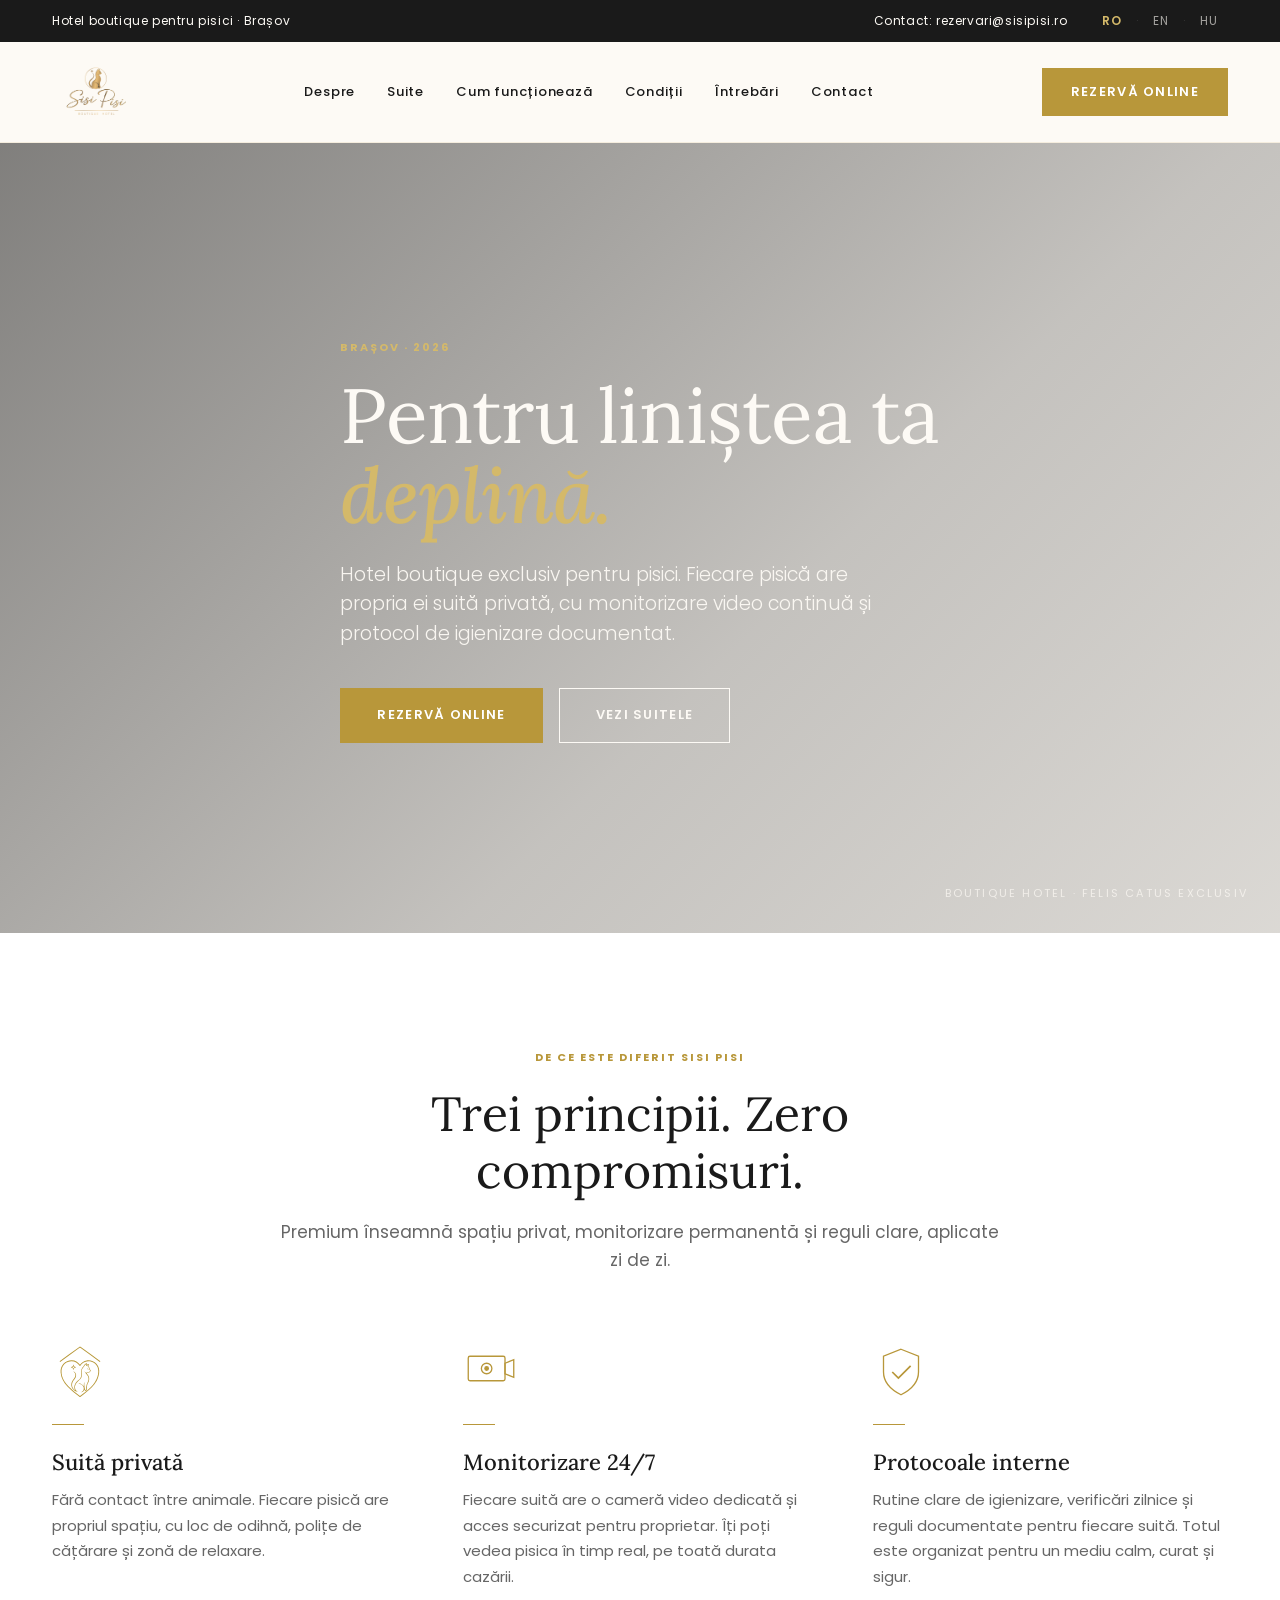
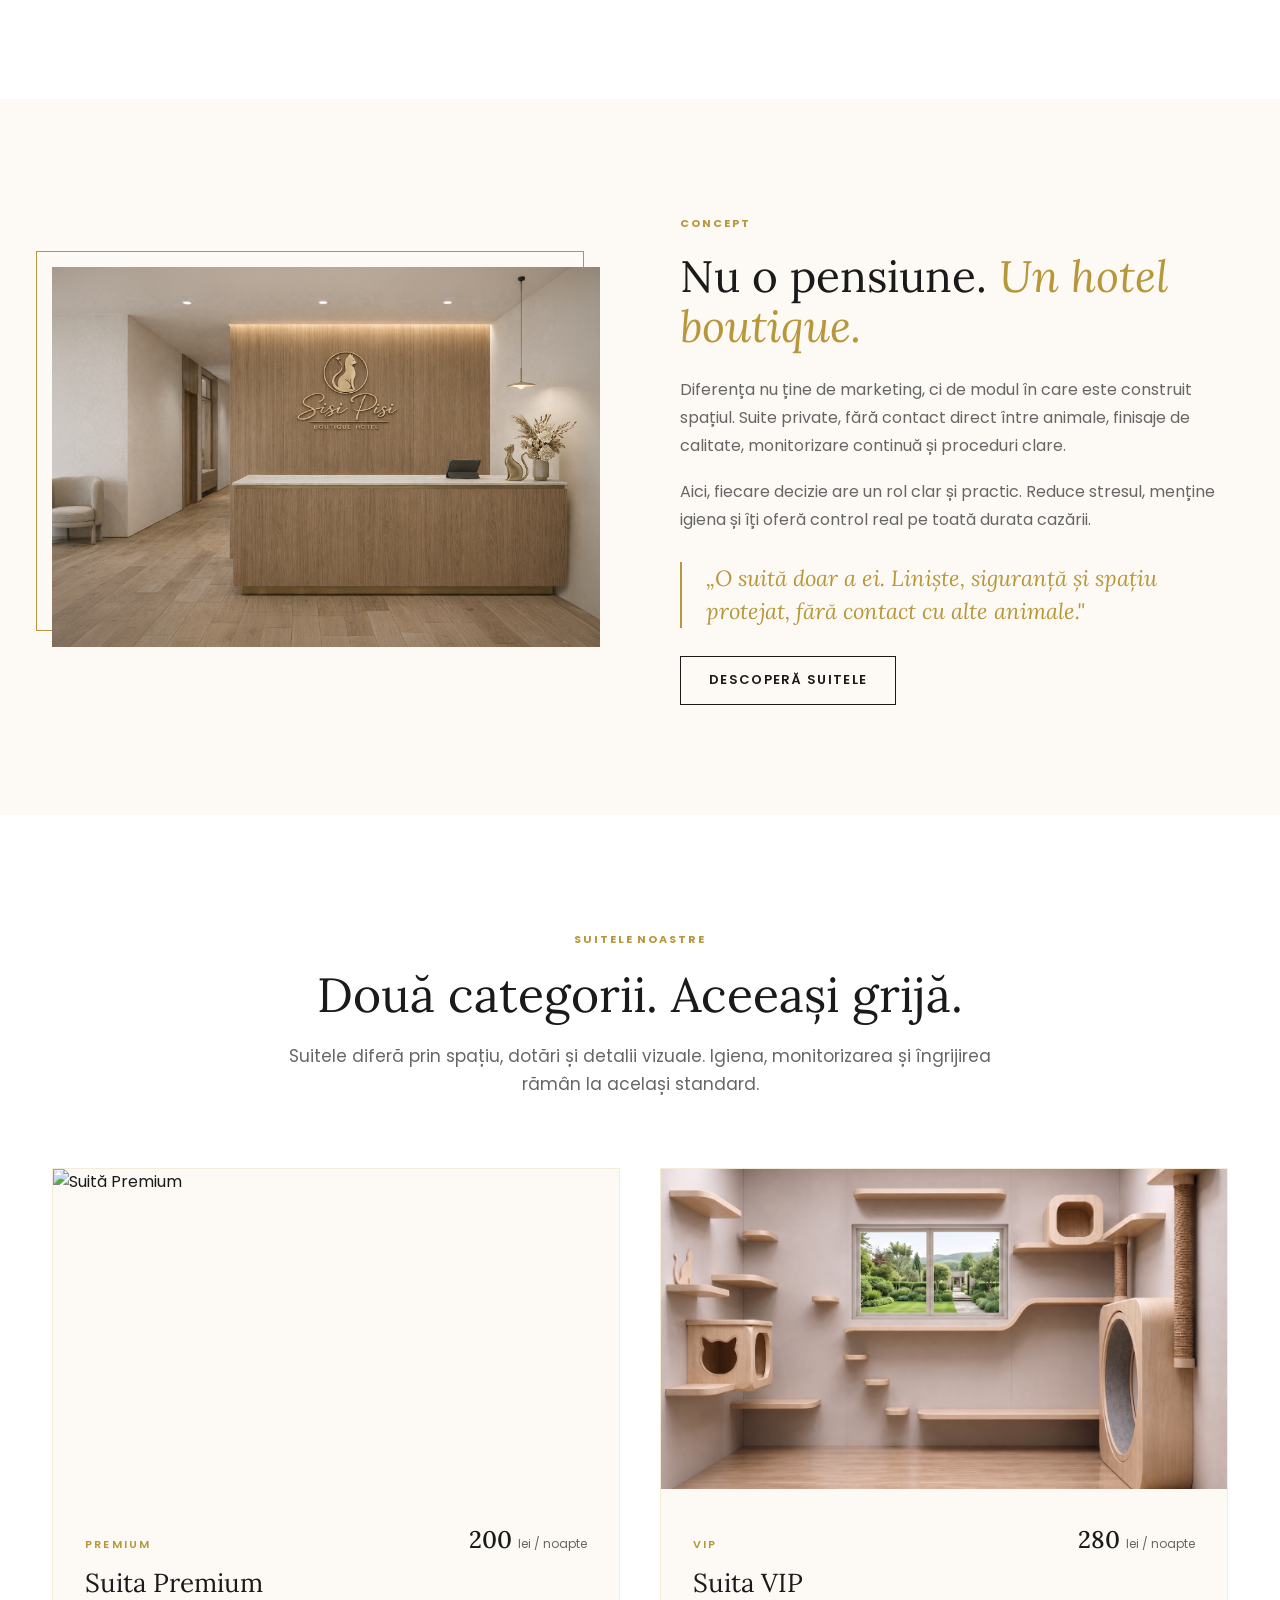
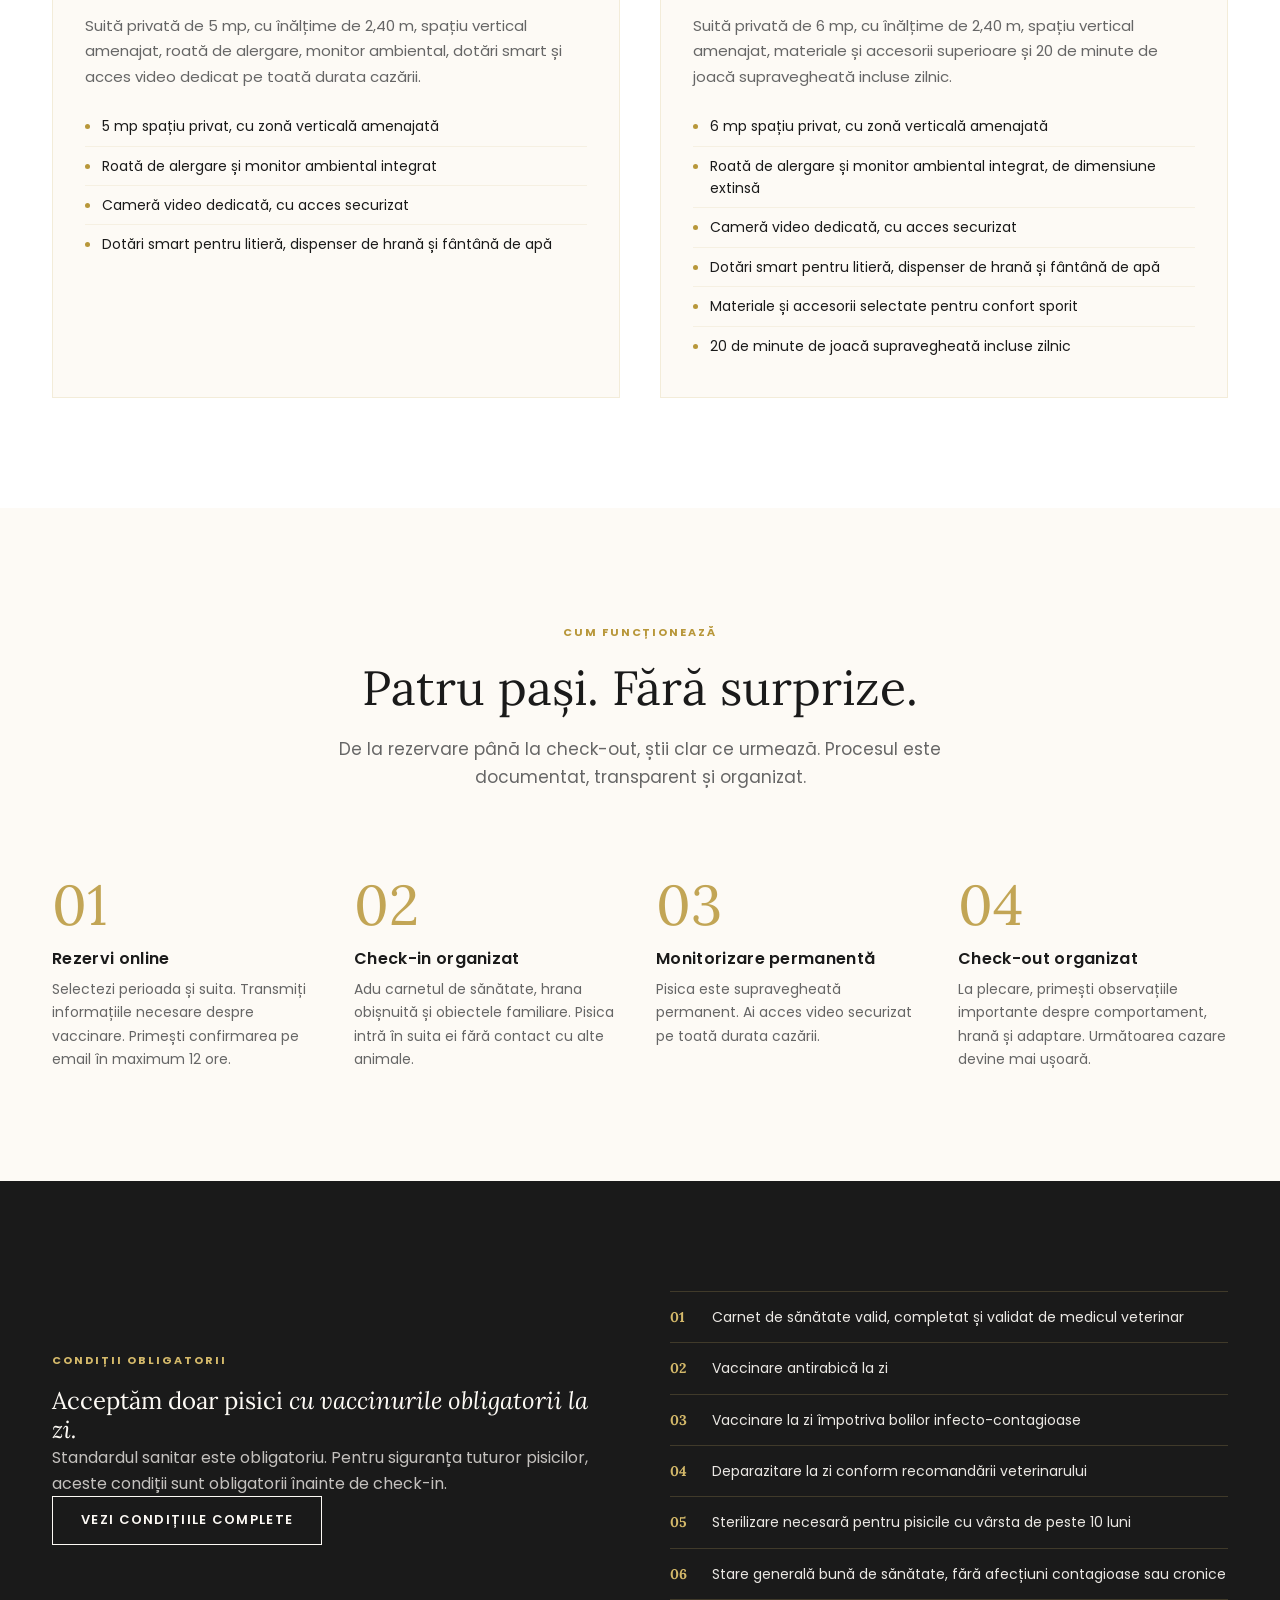
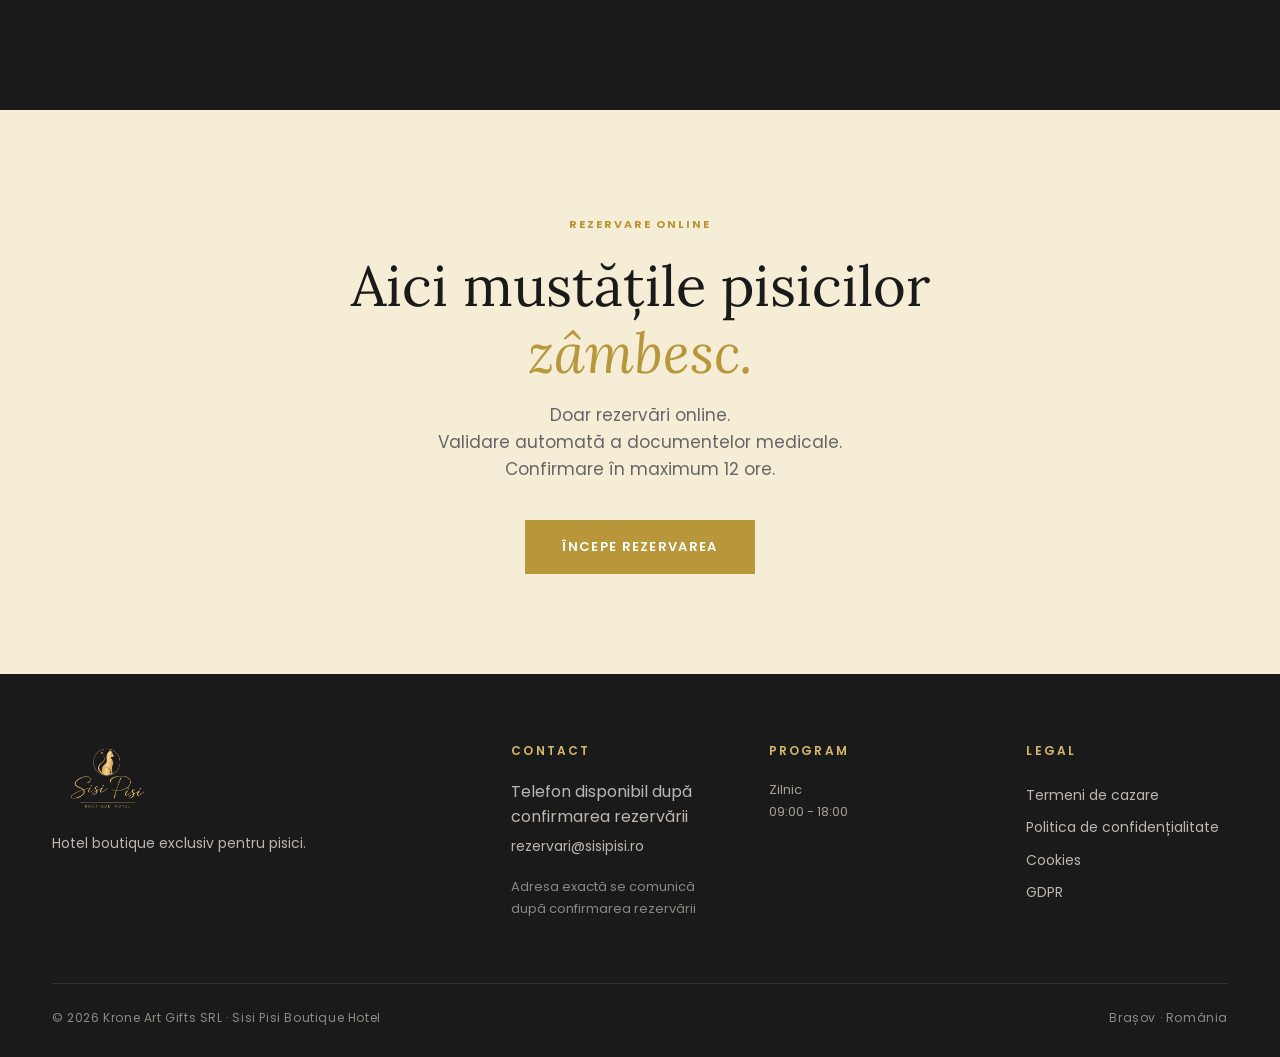
==== index.html @ 631bbe09 "Update 05.05.2026 08:25" ====
<!DOCTYPE html>
<html lang="ro">
<head>
<meta charset="UTF-8">
<meta name="viewport" content="width=device-width, initial-scale=1.0">
<title>Sisi Pisi Boutique Hotel · Brașov</title>
<meta name="description" content="Hotel boutique exclusiv pentru pisici în Brașov. Suite private Premium și VIP, dotări smart, acces video 24/24 și protocol de îngrijire documentat.">
<link rel="preconnect" href="https://fonts.googleapis.com">
<link rel="preconnect" href="https://fonts.gstatic.com" crossorigin>
<link href="https://fonts.googleapis.com/css2?family=Lora:ital,wght@0,400;0,500;0,600;1,400&family=Poppins:wght@300;400;500;600;700&display=swap" rel="stylesheet">
<link rel="stylesheet" href="assets/styles.css">
</head>
<body>

<div class="topbar">
  <div class="container">
    <div data-i18n="topbar.tagline">Hotel boutique pentru pisici · Brașov</div>
    <div class="topbar-right">
      <a href="mailto:rezervari@sisipisi.ro" data-i18n="topbar.phone">Contact: rezervari@sisipisi.ro</a>
      <div class="lang-switcher">
        <button data-lang="ro" class="active">RO</button>
        <span class="lang-divider">·</span>
        <button data-lang="en">EN</button>
        <span class="lang-divider">·</span>
        <button data-lang="hu">HU</button>
      </div>
    </div>
  </div>
</div>

<header class="site-header">
  <div class="container">
    <a href="index.html" class="logo"><img src="assets/images/Logo%20transparent.png" alt="Sisi Pisi" class="logo-desktop"><img src="assets/images/logo-rotund.svg" alt="Sisi Pisi" class="logo-mobile"></a>
    <nav class="primary">
      <a href="despre.html" data-i18n="nav.about">Despre</a>
      <a href="suite.html" data-i18n="nav.suites">Suite</a>
      <a href="cum-functioneaza.html" data-i18n="nav.how">Cum funcționează</a>
      <a href="conditii.html" data-i18n="nav.requirements">Condiții</a>
      <a href="faq.html" data-i18n="nav.faq">Întrebări</a>
      <a href="contact.html" data-i18n="nav.contact">Contact</a>
    </nav>
    <a href="rezervare.html" class="btn-primary" data-i18n="nav.book">Rezervă online</a>
    <button class="menu-toggle" aria-label="Menu" aria-expanded="false" type="button"><svg viewBox="0 0 24 24" fill="none" stroke="currentColor" stroke-width="1.5"><line x1="4" y1="7" x2="20" y2="7"/><line x1="4" y1="12" x2="20" y2="12"/><line x1="4" y1="17" x2="20" y2="17"/></svg></button>
  </div>
</header>

<section class="hero" style="background-image: url('assets/images/Intrare.png');">
  <div class="container">
    <div class="hero-content reveal">
      <div class="eyebrow eyebrow-light" data-i18n="hero.eyebrow">Brașov · 2026</div>
      <h1>
        <span data-i18n="hero.title.line1">Pentru liniștea ta</span><br>
        <em data-i18n="hero.title.line2">deplină.</em>
      </h1>
      <p class="lead" data-i18n="hero.lead">Hotel boutique exclusiv pentru pisici. Fiecare pisică are propria ei suită privată, cu monitorizare video continuă și protocol de igienizare documentat.</p>
      <div class="hero-actions">
        <a href="rezervare.html" class="btn-primary btn-large" data-i18n="hero.cta.book">Rezervă online</a>
        <a href="suite.html" class="btn-outline btn-large" data-i18n="hero.cta.tour">Vezi suitele</a>
      </div>
    </div>
  </div>
  <div class="hero-meta" data-i18n="hero.meta">Boutique Hotel · Felis catus exclusiv</div>
</section>

<section class="bg-white">
  <div class="container">
    <div class="section-head reveal">
      <div class="eyebrow" data-i18n="pillars.eyebrow">DE CE ESTE DIFERIT SISI PISI</div>
      <h2 data-i18n="pillars.title">Trei principii. Zero compromisuri.</h2>
      <p data-i18n="pillars.lead">Premium înseamnă spațiu privat, monitorizare permanentă și reguli clare, aplicate zi de zi.</p>
    </div>
    <div class="pillars-grid">
      <div class="pillar reveal">
        <div class="pillar-icon"><img src="assets/images/icon-suita.svg" alt="" width="56" height="56"></div>
        <div class="pillar-divider"></div>
        <h3 data-i18n="pillar.1.title">Suită privată</h3>
        <p data-i18n="pillar.1.text">Fără contact între animale. Fiecare pisică are propriul spațiu, cu loc de odihnă, polițe de cățărare și zonă de relaxare.</p>
      </div>
      <div class="pillar reveal">
        <div class="pillar-icon"><svg viewBox="0 0 64 64" fill="none" stroke="currentColor" stroke-width="1.5"><rect x="6" y="14" width="42" height="28" rx="2"/><circle cx="27" cy="28" r="6"/><circle cx="27" cy="28" r="2" fill="currentColor"/><path d="M48 22 L58 18 L58 38 L48 34 Z"/></svg></div>
        <div class="pillar-divider"></div>
        <h3 data-i18n="pillar.2.title">Monitorizare 24/7</h3>
        <p data-i18n="pillar.2.text">Fiecare suită are o cameră video dedicată și acces securizat pentru proprietar. Îți poți vedea pisica în timp real, pe toată durata cazării.</p>
      </div>
      <div class="pillar reveal">
        <div class="pillar-icon"><svg viewBox="0 0 64 64" fill="none" stroke="currentColor" stroke-width="1.5"><path d="M32 6 L52 14 L52 32 C52 44 44 52 32 58 C20 52 12 44 12 32 L12 14 Z"/><path d="M22 32 L29 39 L43 25" stroke-width="2"/></svg></div>
        <div class="pillar-divider"></div>
        <h3 data-i18n="pillar.3.title">Protocoale interne</h3>
        <p data-i18n="pillar.3.text">Rutine clare de igienizare, verificări zilnice și reguli documentate pentru fiecare suită. Totul este organizat pentru un mediu calm, curat și sigur.</p>
      </div>
    </div>
  </div>
</section>

<section class="bg-cream">
  <div class="container">
    <div class="split">
      <div class="split-image reveal"><img src="assets/images/Recep%C8%9Bie.png" alt="Recepție Sisi Pisi"></div>
      <div class="split-content reveal">
        <div class="eyebrow" data-i18n="position.eyebrow">CONCEPT</div>
        <h2><span data-i18n="position.title.1">Nu o pensiune.</span> <em data-i18n="position.title.2">Un hotel boutique.</em></h2>
        <p data-i18n="position.p1">Diferența nu ține de marketing, ci de modul în care este construit spațiul. Suite private, fără contact direct între animale, finisaje de calitate, monitorizare continuă și proceduri clare.</p>
        <p data-i18n="position.p2">Aici, fiecare decizie are un rol clar și practic. Reduce stresul, menține igiena și îți oferă control real pe toată durata cazării.</p>
        <div class="quote" data-i18n="position.quote">„O suită doar a ei. Liniște, siguranță și spațiu protejat, fără contact cu alte animale."</div>
        <a href="suite.html" class="btn-secondary" data-i18n="position.cta">Descoperă suitele</a>
      </div>
    </div>
  </div>
</section>

<section class="bg-white">
  <div class="container">
    <div class="section-head reveal">
      <div class="eyebrow" data-i18n="suites.eyebrow">SUITELE NOASTRE</div>
      <h2 data-i18n="suites.title">Două categorii. Aceeași grijă.</h2>
      <p data-i18n="suites.lead">Suitele diferă prin spațiu, dotări și detalii vizuale. Igiena, monitorizarea și îngrijirea rămân la același standard.</p>
    </div>
    <div class="suites-grid">
      <article class="suite-card reveal">
        <img src="assets/images/Premium.png" alt="Suită Premium">
        <div class="body">
          <div class="label-row">
            <span class="tier" data-i18n="suite.premium.tier">Premium</span>
            <span class="price">200 <small data-i18n="suite.priceUnit">lei / noapte</small></span>
          </div>
          <h3 data-i18n="suite.premium.title">Suita Premium</h3>
          <p data-i18n="suite.premium.desc">Suită privată de 5 mp, cu înălțime de 2,40 m, spațiu vertical amenajat, roată de alergare, monitor ambiental, dotări smart și acces video dedicat pe toată durata cazării.</p>
          <ul class="suite-features">
            <li data-i18n="suite.premium.f1">5 mp spațiu privat, cu zonă verticală amenajată</li>
            <li data-i18n="suite.premium.f2">Roată de alergare și monitor ambiental integrat</li>
            <li data-i18n="suite.premium.f3">Cameră video dedicată, cu acces securizat</li>
            <li data-i18n="suite.premium.f4">Dotări smart pentru litieră, dispenser de hrană și fântână de apă</li>
          </ul>
        </div>
      </article>
      <article class="suite-card reveal">
        <img src="assets/images/VIP.png" alt="Suită VIP">
        <div class="body">
          <div class="label-row">
            <span class="tier" data-i18n="suite.vip.tier">VIP</span>
            <span class="price">280 <small data-i18n="suite.priceUnit">lei / noapte</small></span>
          </div>
          <h3 data-i18n="suite.vip.title">Suita VIP</h3>
          <p data-i18n="suite.vip.desc">Suită privată de 6 mp, cu înălțime de 2,40 m, spațiu vertical amenajat, materiale și accesorii superioare și 20 de minute de joacă supravegheată incluse zilnic.</p>
          <ul class="suite-features">
            <li data-i18n="suite.vip.f1">6 mp spațiu privat, cu zonă verticală amenajată</li>
            <li data-i18n="suite.vip.f2">Roată de alergare și monitor ambiental integrat, de dimensiune extinsă</li>
            <li data-i18n="suite.vip.f3">Cameră video dedicată, cu acces securizat</li>
            <li data-i18n="suite.vip.f4">Dotări smart pentru litieră, dispenser de hrană și fântână de apă</li>
            <li data-i18n="suite.vip.f5">Materiale și accesorii selectate pentru confort sporit</li>
            <li data-i18n="suite.vip.f6">20 de minute de joacă supravegheată incluse zilnic</li>
          </ul>
        </div>
      </article>
    </div>
  </div>
</section>

<section class="bg-cream">
  <div class="container">
    <div class="section-head reveal">
      <div class="eyebrow" data-i18n="how.eyebrow">Cum funcționează</div>
      <h2 data-i18n="how.title">Patru pași. Fără surprize.</h2>
      <p data-i18n="how.lead">De la rezervare până la check-out, știi clar ce urmează. Procesul este documentat, transparent și organizat.</p>
    </div>
    <div class="steps">
      <div class="step reveal"><div class="num">01</div><h4 data-i18n="step.1.title">Rezervi online</h4><p data-i18n="step.1.text">Selectezi perioada și suita. Transmiți informațiile necesare despre vaccinare. Primești confirmarea pe email în maximum 12 ore.</p></div>
      <div class="step reveal"><div class="num">02</div><h4 data-i18n="step.2.title">Check-in organizat</h4><p data-i18n="step.2.text">Adu carnetul de sănătate, hrana obișnuită și obiectele familiare. Pisica intră în suita ei fără contact cu alte animale.</p></div>
      <div class="step reveal"><div class="num">03</div><h4 data-i18n="step.3.title">Monitorizare permanentă</h4><p data-i18n="step.3.text">Pisica este supravegheată permanent. Ai acces video securizat pe toată durata cazării.</p></div>
      <div class="step reveal"><div class="num">04</div><h4 data-i18n="step.4.title">Check-out organizat</h4><p data-i18n="step.4.text">La plecare, primești observațiile importante despre comportament, hrană și adaptare. Următoarea cazare devine mai ușoară.</p></div>
    </div>
  </div>
</section>

<section class="bg-charcoal">
  <div class="container">
    <div class="req-banner-grid">
      <div class="reveal">
        <div class="eyebrow eyebrow-light" data-i18n="req.eyebrow">Condiții obligatorii</div>
        <h2 style="color: var(--cream);"><span data-i18n="req.title.1">Acceptăm doar pisici</span> <em data-i18n="req.title.2">cu vaccinurile obligatorii la zi.</em></h2>
        <p style="color: rgba(253, 250, 245, 0.75);" data-i18n="req.p1">Standardul sanitar este obligatoriu. Pentru siguranța tuturor pisicilor, aceste condiții sunt obligatorii înainte de check-in.</p>
        <a href="conditii.html" class="btn-outline" data-i18n="req.cta">VEZI CONDIȚIILE COMPLETE</a>
      </div>
      <ul class="req-list reveal">
        <li><span class="check">01</span><span data-i18n="req.list.1">Carnet de sănătate valid, completat și validat de medicul veterinar</span></li>
        <li><span class="check">02</span><span data-i18n="req.list.2">Vaccinare antirabică la zi</span></li>
        <li><span class="check">03</span><span data-i18n="req.list.3">Vaccinare la zi împotriva bolilor infecto-contagioase</span></li>
        <li><span class="check">04</span><span data-i18n="req.list.4">Deparazitare la zi conform recomandării veterinarului</span></li>
        <li><span class="check">05</span><span data-i18n="req.list.5">Sterilizare necesară pentru pisicile cu vârsta de peste 10 luni</span></li>
        <li><span class="check">06</span><span data-i18n="req.list.6">Stare generală bună de sănătate, fără afecțiuni contagioase sau cronice</span></li>
      </ul>
    </div>
  </div>
</section>

<section class="bg-gold-pale cta-final">
  <div class="container reveal">
    <div class="eyebrow" data-i18n="cta.eyebrow">Rezervare online</div>
    <h2><span data-i18n="cta.title.1">Aici mustățile pisicilor</span><br> <em data-i18n="cta.title.2">zâmbesc.</em></h2>
    <p data-i18n="cta.lead">Doar rezervări online.<br>Validare automată a documentelor medicale.<br>Confirmare în maximum 12 ore.</p>
    <a href="rezervare.html" class="btn-primary btn-large" data-i18n="cta.button">Începe rezervarea</a>
  </div>
</section>

<footer class="site-footer">
  <div class="container">
    <div class="footer-grid">
      <div class="footer-brand">
        <img src="assets/images/Logo%20transparent.png" alt="Sisi Pisi" class="logo-desktop"><img src="assets/images/logo-rotund.svg" alt="Sisi Pisi" class="logo-mobile">
        <p data-i18n="footer.tagline">Hotel boutique exclusiv pentru pisici.</p>
      </div>
      <div>
        <h4 data-i18n="footer.contact">Contact</h4>
        <span data-i18n="footer.phone.pending">Telefon disponibil după confirmarea rezervării</span>
        <a href="mailto:rezervari@sisipisi.ro">rezervari@sisipisi.ro</a>
        <p style="margin-top:14px; font-size:13px; opacity:0.7;" data-i18n="footer.address">Adresa exactă se comunică după confirmarea rezervării</p>
      </div>
      <div>
        <h4 data-i18n="footer.hours">Program</h4>
        <p style="font-size:13px; opacity:0.85;" data-i18n="footer.hours.weekdays">Zilnic<br>09:00 - 18:00</p>
      </div>
      <div>
        <h4 data-i18n="footer.legal">Legal</h4>
        <a href="termeni-cazare.html" data-i18n="footer.terms">Termeni de cazare</a>
        <a href="confidentialitate.html" data-i18n="footer.privacy">Politica de confidențialitate</a>
        <a href="cookies.html" data-i18n="footer.cookies">Cookies</a>
        <a href="confidentialitate.html#gdpr" data-i18n="footer.gdpr">GDPR</a>
      </div>
    </div>
    <div class="footer-bottom">
      <div data-i18n="footer.copyright">© 2026 Krone Art Gifts SRL · Sisi Pisi Boutique Hotel</div>
      <div data-i18n="footer.location">Brașov · România</div>
    </div>
  </div>
</footer>

<script src="assets/i18n.js"></script>
<script src="assets/i18n_extra.js"></script>
<script src="assets/main.js"></script>
</body>
</html>
                                                                                                           
---- assets/styles.css ----
/* =========================================================
   SISI PISI BOUTIQUE HOTEL - DESIGN SYSTEM
   Brand: Krone Art Gifts SRL
   Conform Manual de Identitate de Brand v1.0
   ========================================================= */

:root {
  --gold: #B8973A;
  --gold-pale: #F5EDD6;
  --gold-medium: #D4B96A;
  --charcoal: #1A1A1A;
  --cream: #FDFAF5;
  --white: #FFFFFF;
  --gray: #666666;
  --sage: #8A9E8C;
  --error: #B5562B;
  --success: #6B8E5C;
}

*, *::before, *::after { box-sizing: border-box; margin: 0; padding: 0; }
html { scroll-behavior: smooth; }

body {
  font-family: 'Poppins', sans-serif;
  font-weight: 400;
  font-size: 16px;
  line-height: 1.6;
  color: var(--charcoal);
  background: var(--cream);
  -webkit-font-smoothing: antialiased;
}

img { max-width: 100%; display: block; }
a { color: inherit; text-decoration: none; }

h1, h2, h3, h4 { font-family: 'Lora', serif; font-weight: 400; line-height: 1.2; }

.container { max-width: 1240px; margin: 0 auto; padding: 0 32px; }
.container-narrow { max-width: 880px; margin: 0 auto; padding: 0 32px; }

/* ===== Typography utilities ===== */
.eyebrow {
  font-family: 'Poppins', sans-serif;
  font-weight: 700;
  font-size: 11px;
  letter-spacing: 0.18em;
  text-transform: uppercase;
  color: var(--gold);
  margin-bottom: 18px;
  display: inline-block;
}
.eyebrow-light { color: var(--gold-medium); }

.quote {
  font-family: 'Lora', serif;
  font-style: italic;
  font-size: 22px;
  color: var(--gold);
  border-left: 2px solid var(--gold);
  padding-left: 24px;
  margin: 28px 0;
  line-height: 1.5;
}

/* ===== Buttons ===== */
.btn-primary {
  display: inline-block;
  background: var(--gold);
  color: var(--white);
  padding: 13px 28px;
  font-family: 'Poppins';
  font-size: 13px;
  font-weight: 600;
  letter-spacing: 0.1em;
  text-transform: uppercase;
  text-decoration: none;
  border: 1px solid var(--gold);
  cursor: pointer;
  transition: all 0.25s;
  font-family: 'Poppins', sans-serif;
}
.btn-primary:hover { background: var(--charcoal); border-color: var(--charcoal); color: var(--white); }
.btn-primary:disabled { background: var(--gray); border-color: var(--gray); cursor: not-allowed; opacity: 0.6; }

.btn-secondary {
  display: inline-block;
  background: transparent;
  color: var(--charcoal);
  padding: 13px 28px;
  font-family: 'Poppins', sans-serif;
  font-size: 13px;
  font-weight: 600;
  letter-spacing: 0.1em;
  text-transform: uppercase;
  text-decoration: none;
  border: 1px solid var(--charcoal);
  cursor: pointer;
  transition: all 0.25s;
}
.btn-secondary:hover { background: var(--charcoal); color: var(--cream); }

.btn-outline {
  display: inline-block;
  background: transparent;
  color: var(--cream);
  padding: 13px 28px;
  font-family: 'Poppins', sans-serif;
  font-size: 13px;
  font-weight: 600;
  letter-spacing: 0.1em;
  text-transform: uppercase;
  text-decoration: none;
  border: 1px solid var(--cream);
  cursor: pointer;
  transition: all 0.25s;
}
.btn-outline:hover { background: var(--cream); color: var(--charcoal); }

.btn-large { padding: 16px 36px; }

/* ===== Top bar ===== */
.topbar {
  background: var(--charcoal);
  color: var(--cream);
  font-size: 12px;
  letter-spacing: 0.05em;
  padding: 8px 0;
}
.topbar .container {
  display: flex;
  justify-content: space-between;
  align-items: center;
  gap: 24px;
  flex-wrap: wrap;
}
.topbar a { color: var(--cream); text-decoration: none; }
.topbar a:hover { color: var(--gold-medium); }
.topbar-right { display: flex; gap: 24px; align-items: center; }

.lang-switcher { display: flex; gap: 4px; align-items: center; }
.lang-switcher button {
  background: none;
  border: none;
  cursor: pointer;
  padding: 4px 10px;
  color: var(--cream);
  font-family: 'Poppins', sans-serif;
  font-size: 12px;
  letter-spacing: 0.1em;
  opacity: 0.6;
  transition: opacity 0.2s;
}
.lang-switcher button:hover { opacity: 1; }
.lang-switcher button.active { opacity: 1; color: var(--gold-medium); font-weight: 600; }
.lang-divider { color: var(--gray); opacity: 0.4; }

/* ===== Header ===== */
.site-header {
  padding: 22px 0;
  position: sticky;
  top: 0;
  z-index: 100;
  border-bottom: 1px solid rgba(184, 151, 58, 0.12);
  backdrop-filter: blur(8px);
  background: rgba(253, 250, 245, 0.95);
}
.site-header .container {
  display: flex;
  align-items: center;
  justify-content: space-between;
  gap: 32px;
}
.site-header .logo img { height: 56px; width: auto; display: block; }
.site-header .logo img.logo-mobile { display: none; }

nav.primary { display: flex; gap: 32px; align-items: center; }
nav.primary a {
  font-family: 'Poppins', sans-serif;
  font-size: 13px;
  letter-spacing: 0.06em;
  color: var(--charcoal);
  text-decoration: none;
  font-weight: 500;
  position: relative;
  padding: 6px 0;
  transition: color 0.2s;
}
nav.primary a:hover { color: var(--gold); }
nav.primary a::after {
  content: '';
  position: absolute;
  bottom: 0;
  left: 0;
  width: 0;
  height: 1px;
  background: var(--gold);
  transition: width 0.3s;
}
nav.primary a:hover::after,
nav.primary a.active::after { width: 100%; }
nav.primary a.active { color: var(--gold); }

.menu-toggle { display: none; background: none; border: none; cursor: pointer; padding: 8px; }
.menu-toggle svg { width: 28px; height: 28px; }

/* ===== Hero ===== */
.hero {
  position: relative;
  min-height: 86vh;
  display: flex;
  align-items: center;
  background-size: cover;
  background-position: center;
  overflow: hidden;
}
.hero::before {
  content: '';
  position: absolute;
  inset: 0;
  background: linear-gradient(135deg, rgba(26,26,26,0.55) 0%, rgba(26,26,26,0.25) 60%, rgba(26,26,26,0.15) 100%);
}
.hero .container { position: relative; z-index: 2; padding-top: 80px; padding-bottom: 80px; }

.hero-content { max-width: 720px; color: var(--cream); }
.hero h1 {
  font-size: clamp(42px, 6vw, 78px);
  font-weight: 400;
  letter-spacing: -0.01em;
  margin-bottom: 24px;
  color: var(--cream);
  line-height: 1.05;
}
.hero h1 em { color: var(--gold-medium); font-style: italic; font-weight: 500; }
.hero .lead {
  font-size: 19px;
  font-weight: 300;
  margin-bottom: 40px;
  max-width: 560px;
  line-height: 1.55;
  opacity: 0.95;
}
.hero-actions { display: flex; gap: 16px; flex-wrap: wrap; }
.hero-meta {
  position: absolute;
  bottom: 30px;
  right: 32px;
  z-index: 2;
  font-family: 'Poppins', sans-serif;
  font-size: 11px;
  letter-spacing: 0.2em;
  color: var(--cream);
  text-transform: uppercase;
  opacity: 0.7;
}

/* Page hero (smaller, used on internal pages) */
.page-hero {
  position: relative;
  padding: 110px 0 90px;
  background: var(--cream);
  border-bottom: 1px solid rgba(184, 151, 58, 0.1);
}
.page-hero h1 {
  font-size: clamp(40px, 5vw, 64px);
  margin-bottom: 18px;
  color: var(--charcoal);
}
.page-hero h1 em { color: var(--gold); font-style: italic; }
.page-hero .lead {
  font-size: 18px;
  color: var(--gray);
  max-width: 640px;
  line-height: 1.65;
}
.page-hero.has-bg {
  background-size: cover;
  background-position: center;
  color: var(--cream);
  padding: 140px 0 110px;
}
.page-hero.has-bg::before {
  content: '';
  position: absolute;
  inset: 0;
  background: linear-gradient(135deg, rgba(26,26,26,0.7) 0%, rgba(26,26,26,0.4) 100%);
}
.page-hero.has-bg .container { position: relative; z-index: 2; }
.page-hero.has-bg h1 { color: var(--cream); }
.page-hero.has-bg h1 em { color: var(--gold-medium); }
.page-hero.has-bg .lead { color: rgba(253, 250, 245, 0.9); }

/* ===== Sections ===== */
section { padding: 110px 0; }
section.tight { padding: 70px 0; }

.section-head { max-width: 720px; margin: 0 auto 70px; text-align: center; }
.section-head.left { margin-left: 0; text-align: left; }
.section-head h2 {
  font-size: clamp(32px, 4vw, 48px);
  margin-bottom: 18px;
  color: var(--charcoal);
}
.section-head h2 em { color: var(--gold); font-style: italic; }
.section-head p { color: var(--gray); font-size: 17px; line-height: 1.65; }

/* ===== Backgrounds ===== */
.bg-white { background: var(--white); }
.bg-cream { background: var(--cream); }
.bg-charcoal { background: var(--charcoal); color: var(--cream); }
.bg-gold-pale { background: var(--gold-pale); }

/* ===== Pillars / cards ===== */
.pillars-grid { display: grid; grid-template-columns: repeat(6, 1fr); gap: 56px; }
.pillars-grid article,
.pillars-grid .pillar { grid-column: span 2; }
.pillars-grid article:nth-child(4) { grid-column: 2 / 4; }
.pillars-grid article:nth-child(5) { grid-column: 4 / 6; }
.pillar { text-align: left; }
.pillar-icon { width: 56px; height: 56px; margin-bottom: 24px; color: var(--gold); }
.pillar-icon svg { width: 100%; height: 100%; }
.pillar h3 { font-size: 22px; margin-bottom: 12px; color: var(--charcoal); font-weight: 500; }
.pillar p { color: var(--gray); font-size: 15px; line-height: 1.7; }
.pillar-divider { width: 32px; height: 1px; background: var(--gold); margin-bottom: 24px; }

/* ===== Split (image + text) ===== */
.split {
  display: grid;
  grid-template-columns: 1fr 1fr;
  gap: 80px;
  align-items: center;
}
.split.reverse { direction: rtl; }
.split.reverse > * { direction: ltr; }
.split-image { position: relative; }
.split-image img { width: 100%; height: auto; display: block; }
.split-image::after {
  content: '';
  position: absolute;
  top: -16px;
  left: -16px;
  right: 16px;
  bottom: 16px;
  border: 1px solid var(--gold);
  z-index: -1;
}
.split-content h2 {
  font-size: clamp(30px, 3.5vw, 44px);
  margin-bottom: 24px;
  line-height: 1.15;
}
.split-content h2 em { color: var(--gold); font-style: italic; }
.split-content p {
  color: var(--gray);
  margin-bottom: 18px;
  font-size: 16px;
  line-height: 1.75;
}

/* ===== Suite cards ===== */
.suites-grid {
  display: grid;
  grid-template-columns: 1fr 1fr;
  gap: 40px;
  margin-top: 30px;
}
.suite-card {
  background: var(--cream);
  overflow: hidden;
  border: 1px solid rgba(184, 151, 58, 0.15);
  transition: transform 0.4s, box-shadow 0.4s;
  position: relative;
}
.suite-card:hover {
  transform: translateY(-4px);
  box-shadow: 0 30px 60px -20px rgba(26,26,26,0.18);
}
.suite-card img { width: 100%; height: 320px; object-fit: cover; display: block; }
.suite-card .body { padding: 32px; }
.suite-card .label-row {
  display: flex;
  justify-content: space-between;
  align-items: baseline;
  margin-bottom: 8px;
}
.suite-card .tier {
  font-family: 'Poppins', sans-serif;
  font-size: 11px;
  letter-spacing: 0.2em;
  color: var(--gold);
  text-transform: uppercase;
  font-weight: 600;
}
.suite-card .price {
  font-family: 'Lora';
  font-size: 24px;
  color: var(--charcoal);
  font-weight: 500;
}
.suite-card .price small {
  font-family: 'Poppins', sans-serif;
  font-size: 12px;
  color: var(--gray);
  font-weight: 400;
}
.suite-card h3 { font-size: 26px; margin-bottom: 14px; }
.suite-card p { color: var(--gray); font-size: 15px; margin-bottom: 18px; line-height: 1.7; }
.suite-features { list-style: none; }
.suite-features li {
  font-size: 14px;
  color: var(--charcoal);
  padding: 8px 0;
  border-bottom: 1px solid rgba(184, 151, 58, 0.1);
  display: flex;
  gap: 12px;
}
.suite-features li:last-child { border-bottom: none; }
.suite-features li::before {
  content: '';
  width: 5px;
  height: 5px;
  background: var(--gold);
  border-radius: 50%;
  margin-top: 9px;
  flex-shrink: 0;
}

/* ===== Steps ===== */
.steps { display: grid; grid-template-columns: repeat(4, 1fr); gap: 32px; }
.step { text-align: left; position: relative; padding-top: 16px; }
.step .num {
  font-family: 'Lora';
  font-size: 56px;
  color: var(--gold);
  font-weight: 400;
  line-height: 1;
  opacity: 0.85;
  margin-bottom: 16px;
}
.step h4 {
  font-family: 'Poppins', sans-serif;
  font-size: 16px;
  font-weight: 600;
  margin-bottom: 10px;
  color: var(--charcoal);
  letter-spacing: 0.02em;
}
.step p { color: var(--gray); font-size: 14px; line-height: 1.65; }

/* ===== Requirements list ===== */
.req-banner-grid { display: grid; grid-template-columns: 1fr 1fr; gap: 60px; align-items: center; }
.req-banner h2 { font-size: clamp(30px, 3.5vw, 42px); color: var(--cream); margin-bottom: 18px; line-height: 1.2; }
.req-banner h2 em { color: var(--gold-medium); font-style: italic; }
.req-banner p { color: rgba(253, 250, 245, 0.75); font-size: 15px; line-height: 1.75; margin-bottom: 22px; }

.req-list { list-style: none; }
.req-list li {
  padding: 14px 0;
  border-top: 1px solid rgba(212, 185, 106, 0.2);
  font-size: 14px;
  display: grid;
  grid-template-columns: 28px 1fr;
  gap: 14px;
  align-items: start;
  color: rgba(253, 250, 245, 0.92);
}
.req-list li:last-child { border-bottom: 1px solid rgba(212, 185, 106, 0.2); }
.req-list .check { color: var(--gold-medium); font-weight: 700; font-size: 14px; font-family: 'Lora'; }

.req-list.on-light li { color: var(--charcoal); border-top-color: rgba(184, 151, 58, 0.2); }
.req-list.on-light li:last-child { border-bottom-color: rgba(184, 151, 58, 0.2); }
.req-list.on-light .check { color: var(--gold); }

/* ===== CTA Final ===== */
.cta-final { text-align: center; padding: 100px 0; }
.cta-final h2 {
  font-size: clamp(34px, 4.5vw, 56px);
  margin-bottom: 16px;
  color: var(--charcoal);
}
.cta-final h2 em { color: var(--gold); font-style: italic; }
.cta-final p {
  color: var(--gray);
  font-size: 17px;
  margin-bottom: 36px;
  max-width: 540px;
  margin-left: auto;
  margin-right: auto;
}

/* ===== Footer ===== */
.site-footer {
  background: var(--charcoal);
  color: rgba(253, 250, 245, 0.7);
  padding: 70px 0 30px;
}
.footer-grid {
  display: grid;
  grid-template-columns: 2fr 1fr 1fr 1fr;
  gap: 56px;
  margin-bottom: 50px;
}
.footer-grid h4 {
  font-family: 'Poppins', sans-serif;
  font-size: 12px;
  font-weight: 600;
  letter-spacing: 0.18em;
  text-transform: uppercase;
  color: var(--gold-medium);
  margin-bottom: 20px;
}
.footer-grid a {
  color: rgba(253, 250, 245, 0.7);
  text-decoration: none;
  display: block;
  padding: 5px 0;
  font-size: 14px;
  transition: color 0.2s;
}
.footer-grid a:hover { color: var(--gold-medium); }
.footer-grid p { font-size: 14px; line-height: 1.7; margin-bottom: 12px; }
.footer-brand img { height: 70px; margin-bottom: 18px; filter: brightness(1.1); }
.footer-brand img.logo-mobile { display: none; }
.footer-bottom {
  border-top: 1px solid rgba(212, 185, 106, 0.15);
  padding-top: 24px;
  display: flex;
  justify-content: space-between;
  flex-wrap: wrap;
  gap: 16px;
  font-size: 12px;
  color: rgba(253, 250, 245, 0.5);
  letter-spacing: 0.05em;
}

/* ===== Forms (booking wizard) ===== */
.wizard {
  max-width: 880px;
  margin: 0 auto;
  background: var(--white);
  border: 1px solid rgba(184, 151, 58, 0.15);
  padding: 52px;
}

.wizard-progress {
  display: grid;
  grid-template-columns: repeat(6, 1fr);
  gap: 4px;
  margin-bottom: 50px;
  position: relative;
}
.wizard-progress .step-dot {
  display: flex;
  flex-direction: column;
  align-items: center;
  text-align: center;
  position: relative;
}
.wizard-progress .dot {
  width: 32px;
  height: 32px;
  border-radius: 50%;
  background: var(--cream);
  border: 1px solid rgba(184, 151, 58, 0.3);
  display: flex;
  align-items: center;
  justify-content: center;
  font-family: 'Lora';
  font-size: 14px;
  color: var(--gray);
  transition: all 0.3s;
  z-index: 2;
  position: relative;
}
.wizard-progress .step-dot .label {
  font-size: 10px;
  letter-spacing: 0.1em;
  text-transform: uppercase;
  color: var(--gray);
  margin-top: 8px;
  font-weight: 500;
}
.wizard-progress .step-dot.active .dot {
  background: var(--gold);
  border-color: var(--gold);
  color: var(--white);
}
.wizard-progress .step-dot.active .label { color: var(--gold); font-weight: 600; }
.wizard-progress .step-dot.complete .dot {
  background: var(--charcoal);
  border-color: var(--charcoal);
  color: var(--cream);
}
.wizard-progress .step-dot.complete .label { color: var(--charcoal); }
.wizard-progress::before {
  content: '';
  position: absolute;
  top: 16px;
  left: 8%;
  right: 8%;
  height: 1px;
  background: rgba(184, 151, 58, 0.2);
  z-index: 1;
}

.wizard-step { display: none; }
.wizard-step.active { display: block; }
.wizard-step h2 {
  font-size: clamp(26px, 3vw, 36px);
  margin-bottom: 12px;
}
.wizard-step .step-intro { color: var(--gray); margin-bottom: 32px; font-size: 15px; }

.form-grid { display: grid; grid-template-columns: 1fr 1fr; gap: 20px; }
.form-grid.full { grid-template-columns: 1fr; }

.form-field { margin-bottom: 22px; }
.form-field label {
  display: block;
  font-family: 'Poppins', sans-serif;
  font-size: 12px;
  letter-spacing: 0.08em;
  text-transform: uppercase;
  font-weight: 600;
  color: var(--charcoal);
  margin-bottom: 8px;
}
.form-field label .required { color: var(--error); }
.form-field input,
.form-field select,
.form-field textarea {
  width: 100%;
  padding: 12px 14px;
  font-family: 'Poppins', sans-serif;
  font-size: 14px;
  background: var(--cream);
  border: 1px solid rgba(184, 151, 58, 0.25);
  color: var(--charcoal);
  transition: border-color 0.2s, background 0.2s;
}
.form-field input:focus,
.form-field select:focus,
.form-field textarea:focus {
  outline: none;
  border-color: var(--gold);
  background: var(--white);
}
.form-field input.error,
.form-field select.error,
.form-field textarea.error { border-color: var(--error); }
.form-field .error-msg { color: var(--error); font-size: 12px; margin-top: 6px; display: none; }
.form-field .error-msg.show { display: block; }
.form-field .help { color: var(--gray); font-size: 12px; margin-top: 6px; }

.checkbox-row {
  display: flex;
  gap: 12px;
  align-items: flex-start;
  padding: 14px 0;
  border-bottom: 1px solid rgba(184, 151, 58, 0.1);
}
.checkbox-row:last-child { border-bottom: none; }
.checkbox-row input[type="checkbox"] {
  width: 18px;
  height: 18px;
  margin-top: 3px;
  flex-shrink: 0;
  accent-color: var(--gold);
  cursor: pointer;
}
.checkbox-row label {
  font-family: 'Poppins', sans-serif;
  font-size: 14px;
  cursor: pointer;
  flex: 1;
  letter-spacing: 0;
  text-transform: none;
  font-weight: 400;
  color: var(--charcoal);
  line-height: 1.5;
}

.suite-option {
  border: 1px solid rgba(184, 151, 58, 0.25);
  padding: 24px;
  cursor: pointer;
  transition: all 0.2s;
  margin-bottom: 14px;
  display: grid;
  grid-template-columns: 24px 1fr auto;
  gap: 20px;
  align-items: center;
}
.suite-option:hover { border-color: var(--gold); }
.suite-option input[type="radio"] {
  width: 20px;
  height: 20px;
  accent-color: var(--gold);
  cursor: pointer;
}
.suite-option.selected { border-color: var(--gold); background: var(--gold-pale); }
.suite-option .suite-name {
  font-family: 'Lora';
  font-size: 18px;
  margin-bottom: 4px;
  color: var(--charcoal);
}
.suite-option .suite-meta { font-size: 13px; color: var(--gray); }
.suite-option .suite-price {
  font-family: 'Lora';
  font-size: 22px;
  color: var(--gold);
  font-weight: 500;
  text-align: right;
}
.suite-option .suite-price small { font-family: 'Poppins', sans-serif; font-size: 11px; color: var(--gray); display: block; }

.alert {
  padding: 16px 20px;
  border-left: 3px solid var(--gold);
  background: var(--gold-pale);
  color: var(--charcoal);
  margin-bottom: 24px;
  font-size: 14px;
  line-height: 1.6;
}
.alert.error { border-color: var(--error); background: rgba(181, 86, 43, 0.08); }
.alert.success { border-color: var(--success); background: rgba(107, 142, 92, 0.1); }
.alert strong { font-weight: 600; }

.summary-block {
  background: var(--cream);
  padding: 24px;
  border-left: 3px solid var(--gold);
  margin-bottom: 24px;
}
.summary-block h4 {
  font-family: 'Poppins', sans-serif;
  font-size: 11px;
  letter-spacing: 0.18em;
  text-transform: uppercase;
  color: var(--gold);
  margin-bottom: 14px;
}
.summary-block dl { display: grid; grid-template-columns: 1fr 1fr; gap: 12px 24px; }
.summary-block dt { font-size: 13px; color: var(--gray); }
.summary-block dd { font-size: 14px; color: var(--charcoal); font-weight: 500; }

.summary-total {
  display: flex;
  justify-content: space-between;
  align-items: baseline;
  padding-top: 18px;
  border-top: 1px solid rgba(184, 151, 58, 0.2);
  margin-top: 14px;
}
.summary-total .label {
  font-size: 12px;
  letter-spacing: 0.18em;
  text-transform: uppercase;
  color: var(--gold);
  font-weight: 600;
}
.summary-total .value { font-family: 'Lora'; font-size: 32px; color: var(--charcoal); }

.wizard-actions {
  display: flex;
  justify-content: space-between;
  margin-top: 40px;
  gap: 16px;
}
.wizard-actions .btn-secondary { min-width: 130px; }
.wizard-actions .btn-primary { min-width: 180px; }
.wizard-actions.right { justify-content: flex-end; }

/* ===== FAQ ===== */
.faq-list { max-width: 880px; margin: 0 auto; }
.faq-item {
  border-top: 1px solid rgba(184, 151, 58, 0.15);
  padding: 24px 0;
}
.faq-item:last-child { border-bottom: 1px solid rgba(184, 151, 58, 0.15); }
.faq-question {
  display: flex;
  justify-content: space-between;
  align-items: center;
  cursor: pointer;
  font-family: 'Lora', serif;
  font-size: 19px;
  color: var(--charcoal);
  gap: 20px;
}
.faq-question .toggle {
  width: 28px;
  height: 28px;
  border: 1px solid var(--gold);
  border-radius: 50%;
  display: flex;
  align-items: center;
  justify-content: center;
  flex-shrink: 0;
  transition: all 0.3s;
  color: var(--gold);
  font-size: 16px;
}
.faq-item.open .faq-question .toggle {
  background: var(--gold);
  color: var(--white);
  transform: rotate(45deg);
}
.faq-answer {
  max-height: 0;
  overflow: hidden;
  transition: max-height 0.4s, padding 0.4s;
}
.faq-item.open .faq-answer {
  max-height: 500px;
  padding-top: 18px;
}
.faq-answer p { color: var(--gray); font-size: 15px; line-height: 1.75; }

/* ===== Contact ===== */
.contact-grid { display: grid; grid-template-columns: 1fr 1fr; gap: 64px; }
.contact-card {
  background: var(--white);
  padding: 32px;
  border: 1px solid rgba(184, 151, 58, 0.15);
  margin-bottom: 24px;
}
.contact-card h3 {
  font-family: 'Poppins', sans-serif;
  font-size: 11px;
  letter-spacing: 0.18em;
  text-transform: uppercase;
  color: var(--gold);
  margin-bottom: 14px;
  font-weight: 600;
}
.contact-card p { font-size: 15px; line-height: 1.7; color: var(--charcoal); }
.contact-card a { color: var(--charcoal); text-decoration: none; }
.contact-card a:hover { color: var(--gold); }

.map-placeholder {
  background: var(--cream);
  border: 1px solid rgba(184, 151, 58, 0.15);
  height: 400px;
  display: flex;
  align-items: center;
  justify-content: center;
  color: var(--gray);
  font-size: 14px;
  letter-spacing: 0.05em;
  text-transform: uppercase;
}

/* ===== Reveal animation ===== */
.reveal {
  opacity: 0;
  transform: translateY(20px);
  transition: opacity 0.8s, transform 0.8s;
}
.reveal.visible { opacity: 1; transform: translateY(0); }

/* ===== Responsive ===== */
@media (max-width: 900px) {
  nav.primary {
    display: none;
    position: absolute;
    top: 100%;
    left: 0;
    right: 0;
    background: var(--cream);
    flex-direction: column;
    padding: 20px 32px;
    border-bottom: 1px solid rgba(184, 151, 58, 0.15);
    align-items: flex-start;
  }
  nav.primary.open { display: flex; }
  .menu-toggle { display: block; }

  .pillars-grid,
  .suites-grid,
  .steps,
  .split,
  .req-banner-grid,
  .footer-grid,
  .contact-grid,
  .form-grid { grid-template-columns: 1fr; gap: 40px; }
  .pillars-grid article,
  .pillars-grid .pillar,
  .pillars-grid article:nth-child(4),
  .pillars-grid article:nth-child(5) { grid-column: 1 / -1; }
  .footer-grid { gap: 36px; }
  section { padding: 70px 0; }
  .hero { min-height: 75vh; }
  .container,
  .container-narrow { padding: 0 22px; }
  .topbar .container { font-size: 11px; }
  .wizard { padding: 28px; }
  .wizard-progress .step-dot .label { display: none; }
  .summary-block dl { grid-template-columns: 1fr; gap: 8px; }
}

@media (max-width: 560px) {
  .hero .lead { font-size: 16px; }
  .suite-card img { height: 240px; }
  .wizard-actions { flex-direction: column-reverse; }
  .wizard-actions .btn-primary,
  .wizard-actions .btn-secondary { width: 100%; }
  .footer-brand { text-align: center; }
  .footer-brand img.logo-desktop { height: 126px; display: block; margin: 0 auto 18px; }
  .site-header .container { gap: 0; position: relative; }
  .site-header .logo img.logo-desktop { display: none; }
  .site-header .logo img.logo-mobile { display: block; height: 44px; width: auto; }
  .site-header .btn-primary {
    position: absolute;
    left: 50%;
    transform: translateX(-50%);
    padding: 8px 14px;
    font-size: 10px;
    letter-spacing: 0.08em;
    white-space: nowrap;
  }
}


/* ===== v1.4 audit corrections ===== */
.form-divider { margin: 28px 0 18px; border-top: 1px solid rgba(184, 151, 58, 0.18); }
.form-divider span { display: inline-block; transform: translateY(-50%); background: var(--white); padding-right: 14px; font-size: 11px; letter-spacing: 0.18em; text-transform: uppercase; color: var(--gold); font-weight: 600; }
.option-grid { display: grid; grid-template-columns: 1fr 1fr; gap: 14px; }
.option-card { display: grid; grid-template-columns: 22px 1fr auto; gap: 12px; align-items: start; padding: 16px; border: 1px solid rgba(184, 151, 58, 0.22); background: var(--cream); cursor: pointer; }
.option-card:hover { border-color: var(--gold); background: var(--gold-pale); }
.option-card input { margin-top: 3px; accent-color: var(--gold); }
.option-card span { font-size: 14px; line-height: 1.5; }
.option-card strong { font-family: 'Lora', serif; color: var(--gold); white-space: nowrap; font-size: 16px; }
a:focus-visible, button:focus-visible, input:focus-visible, select:focus-visible, textarea:focus-visible { outline: 2px solid var(--gold); outline-offset: 3px; }
@media (max-width: 700px) { .option-grid { grid-template-columns: 1fr; } .option-card { grid-template-columns: 22px 1fr; } .option-card strong { grid-column: 2; } }
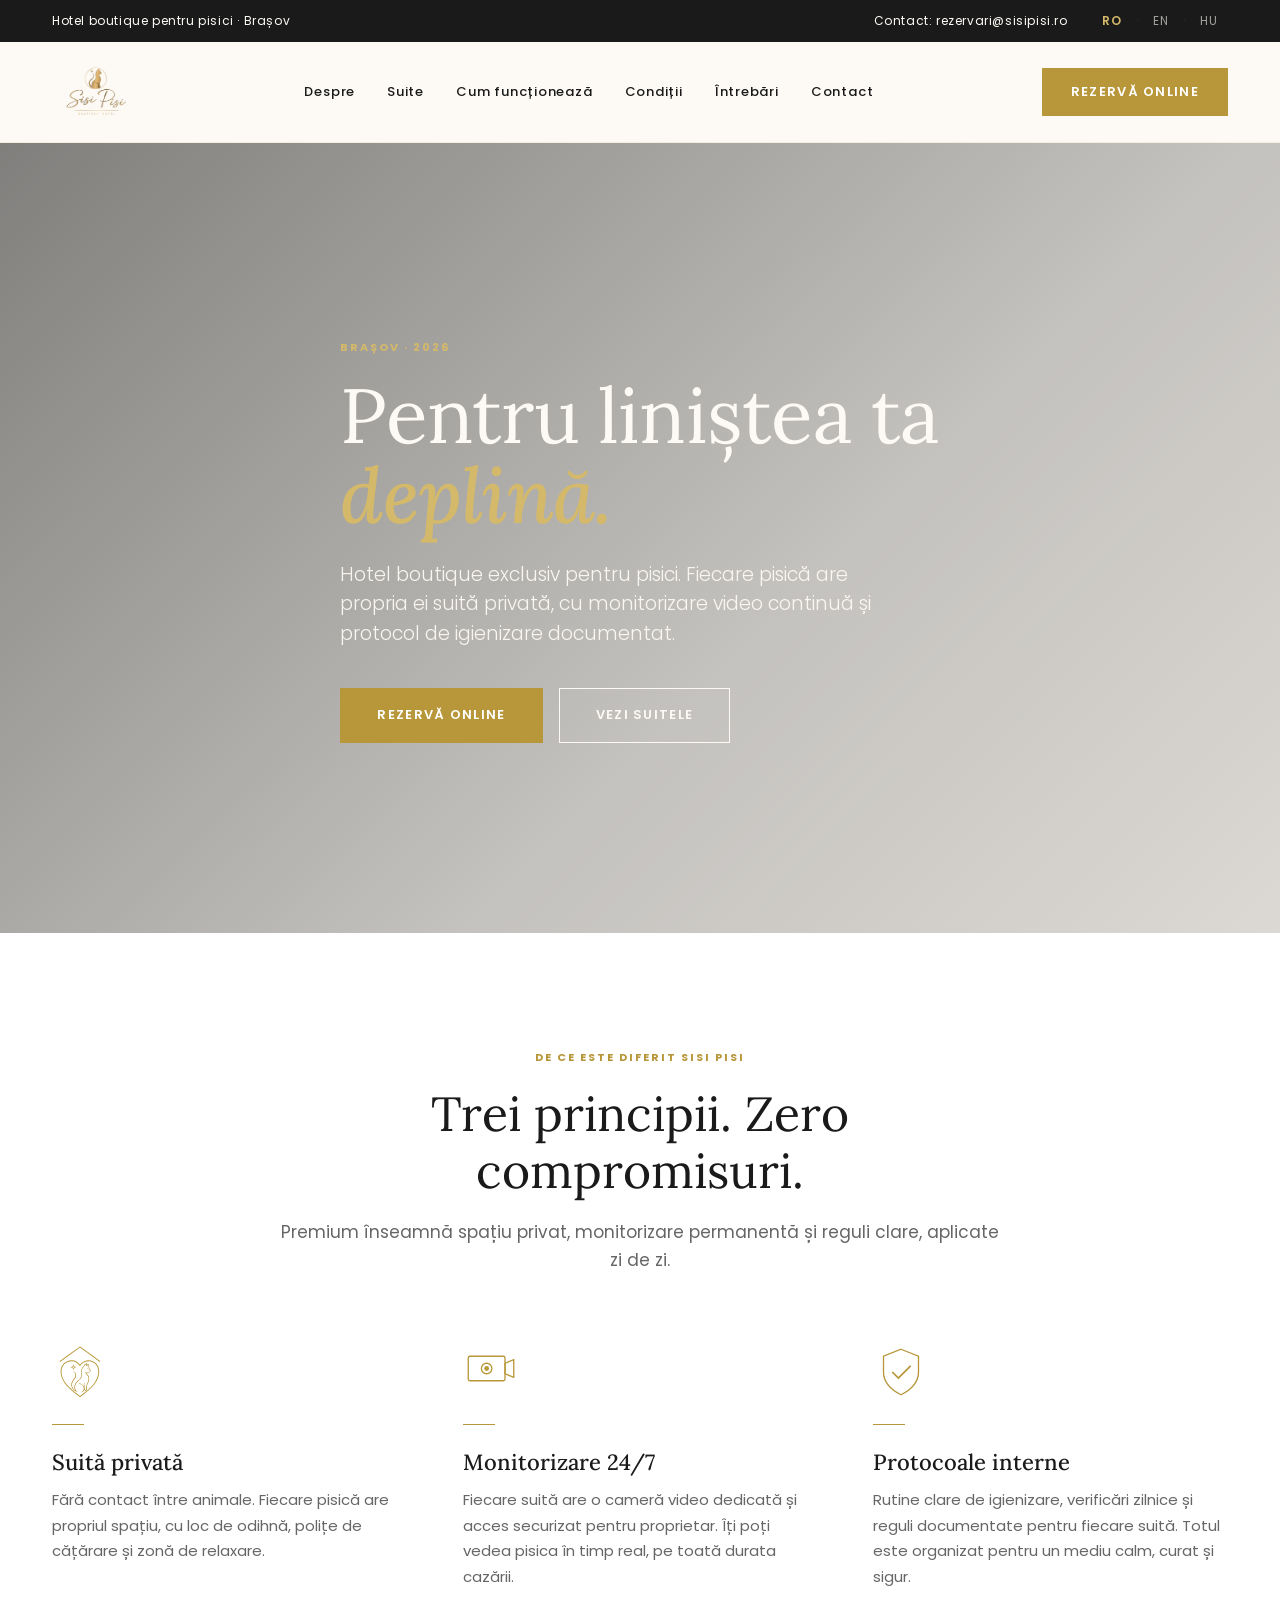
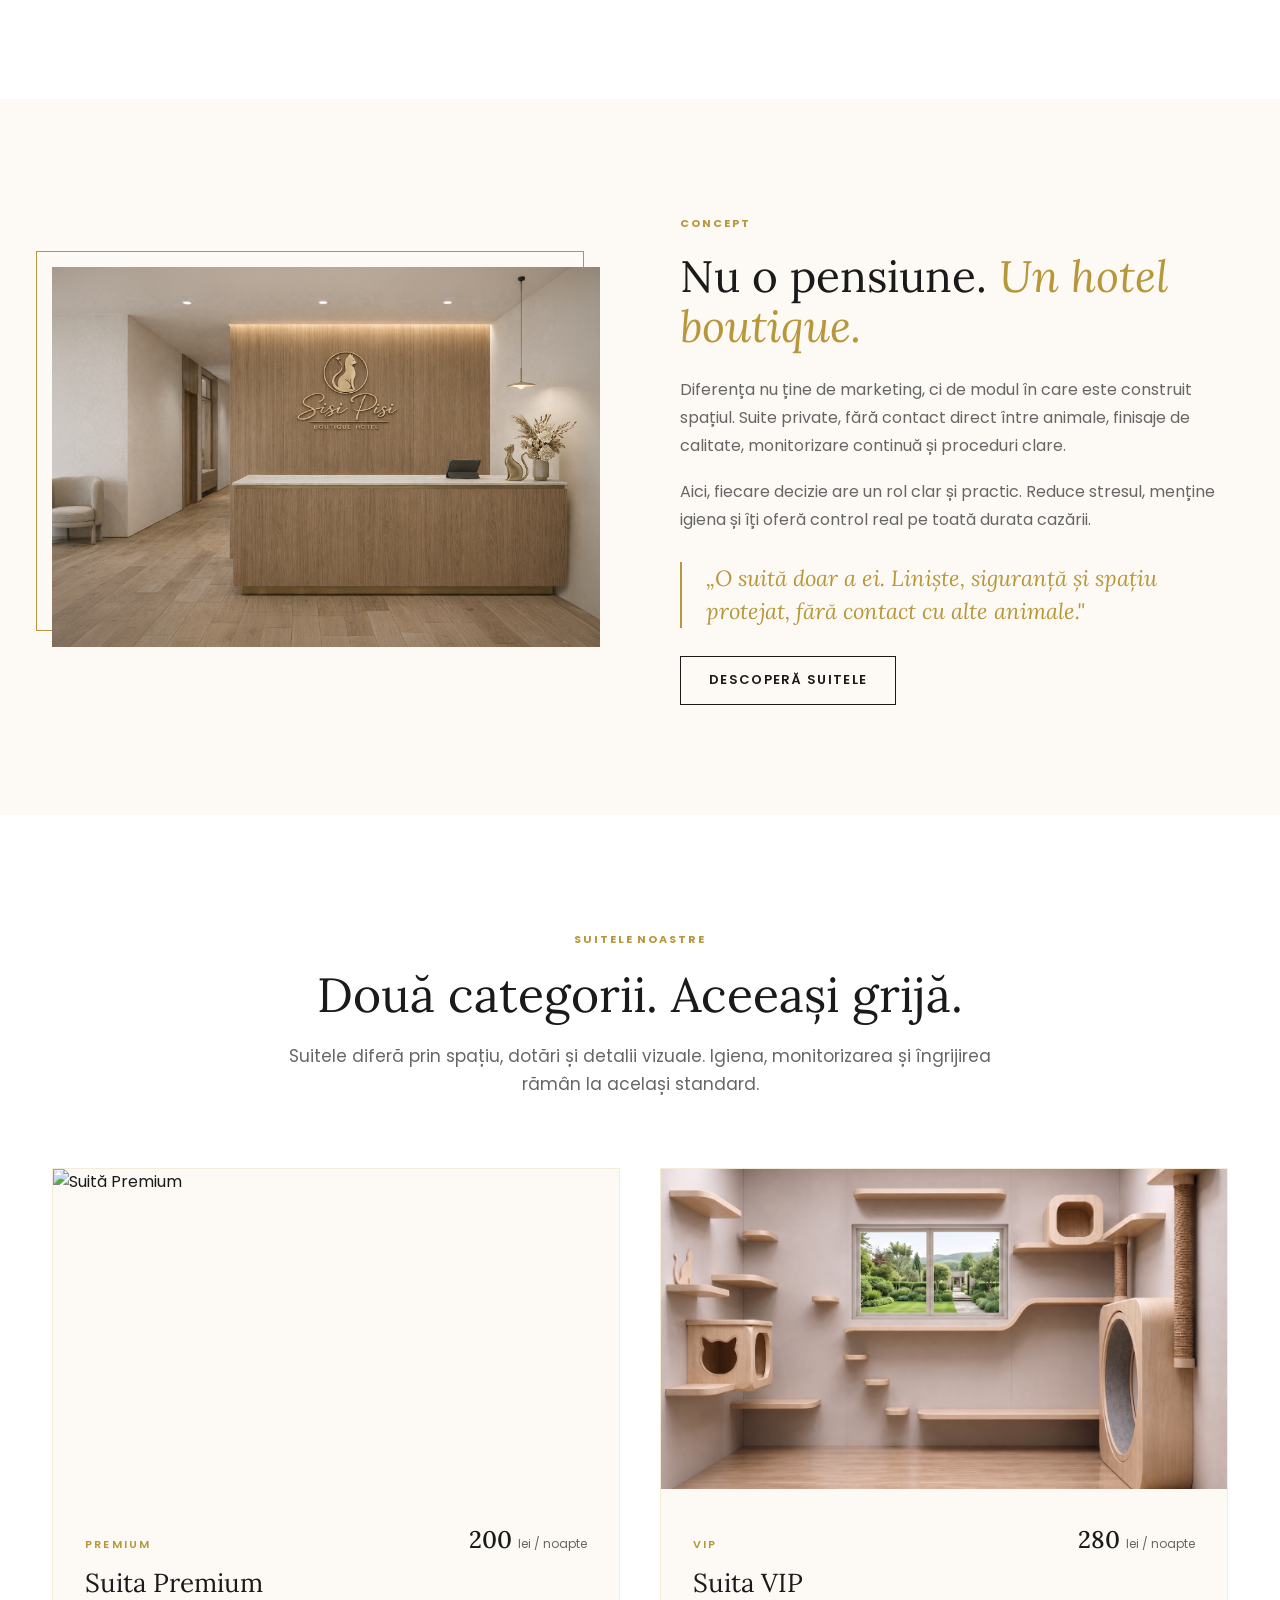
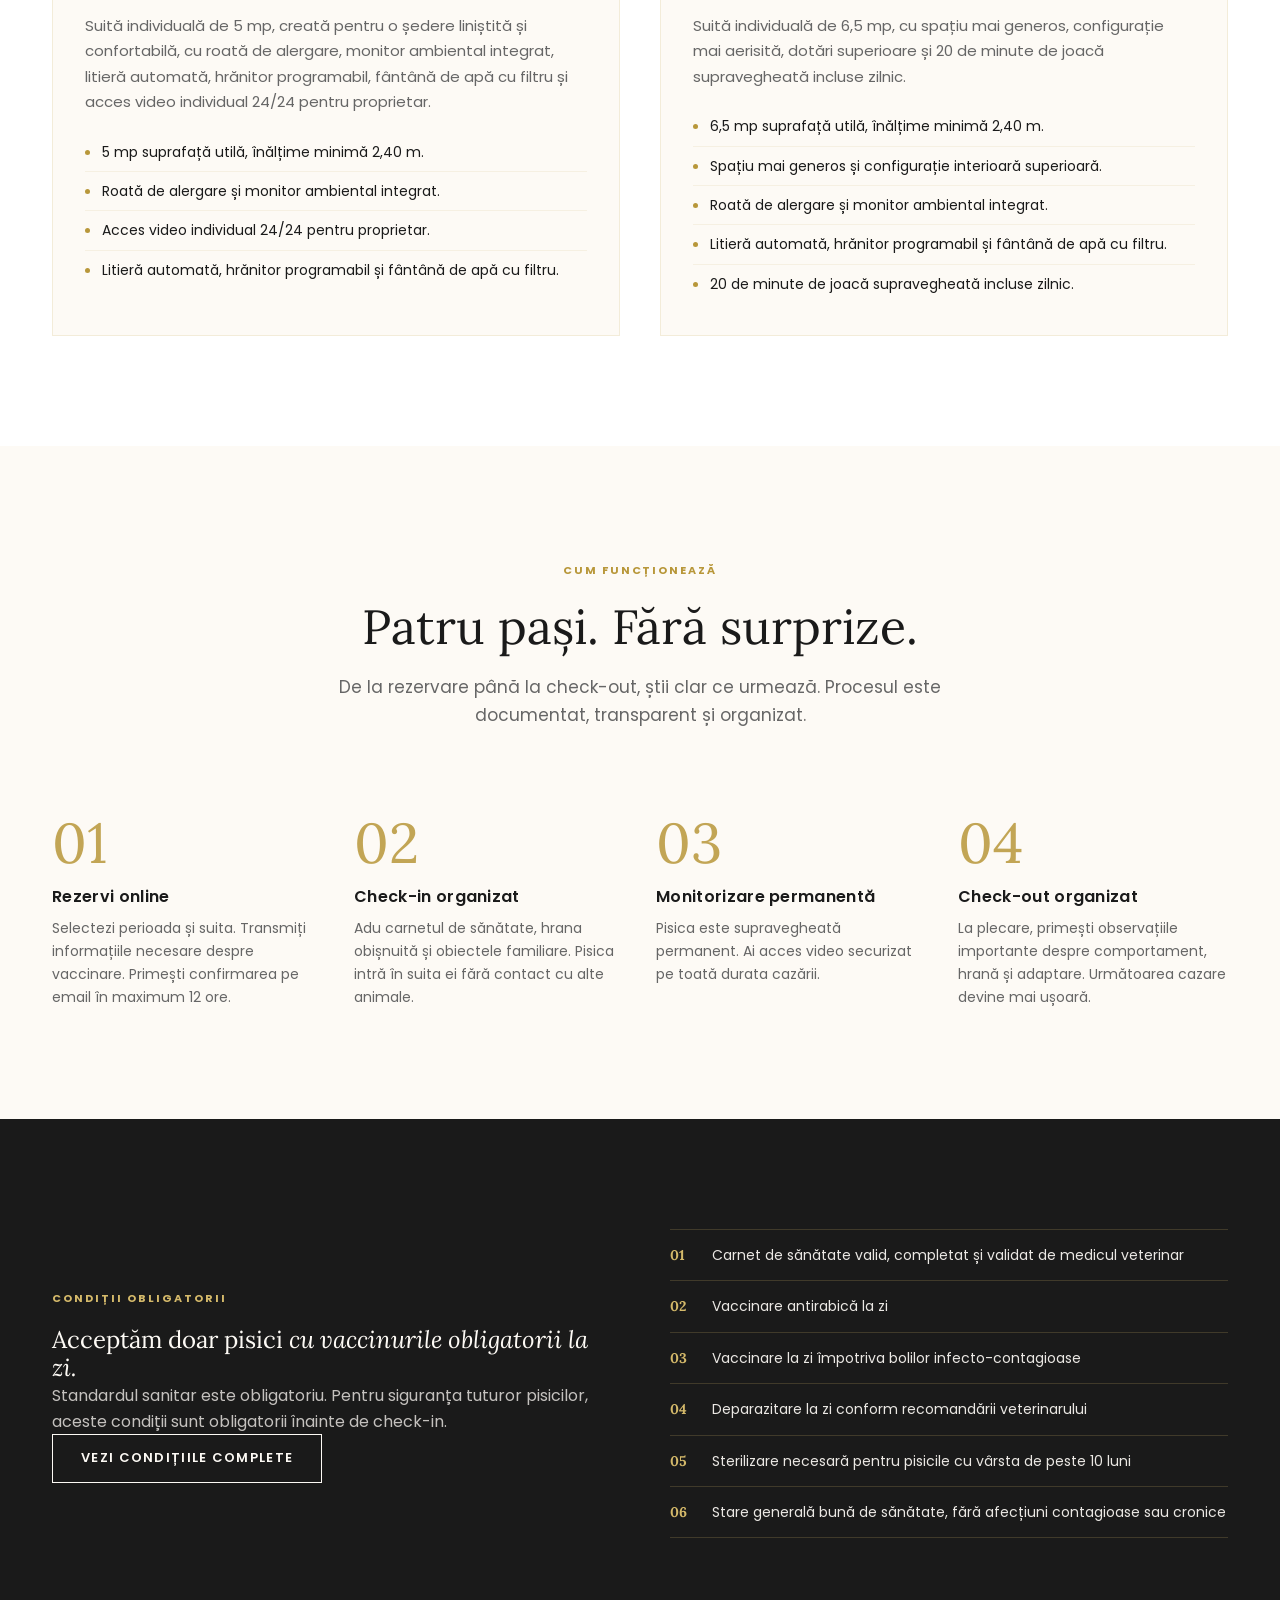
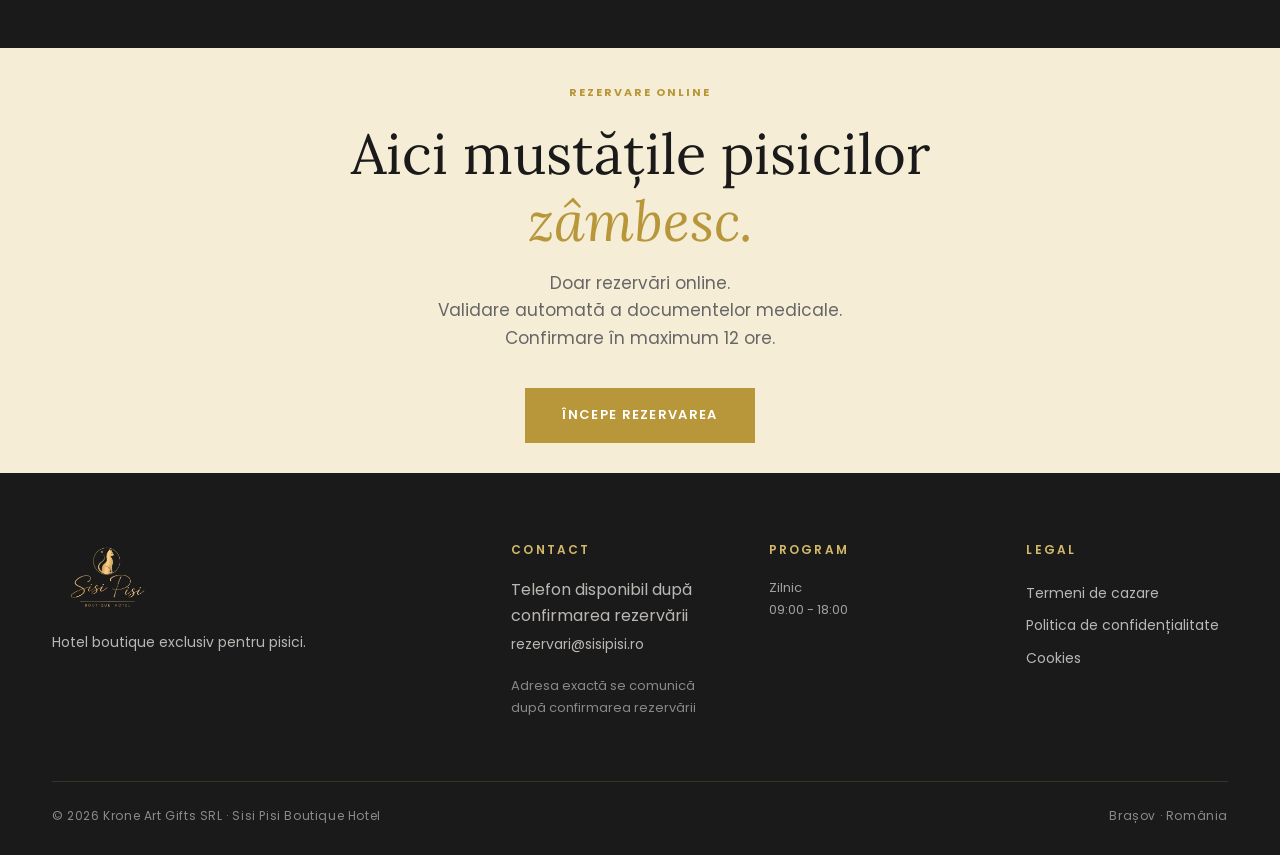
==== commit 1f5e281c: "Update 05.05.2026 18:03" ====
--- a/index.html
+++ b/index.html
@@ -59,7 +59,6 @@
       </div>
     </div>
   </div>
-  <div class="hero-meta" data-i18n="hero.meta">Boutique Hotel · Felis catus exclusiv</div>
 </section>
 
 <section class="bg-white">
@@ -124,12 +123,12 @@
             <span class="price">200 <small data-i18n="suite.priceUnit">lei / noapte</small></span>
           </div>
           <h3 data-i18n="suite.premium.title">Suita Premium</h3>
-          <p data-i18n="suite.premium.desc">Suită privată de 5 mp, cu înălțime de 2,40 m, spațiu vertical amenajat, roată de alergare, monitor ambiental, dotări smart și acces video dedicat pe toată durata cazării.</p>
+          <p data-i18n="suite.premium.desc">Suită individuală de 5 mp, creată pentru o ședere liniștită și confortabilă, cu roată de alergare, monitor ambiental integrat, litieră automată, hrănitor programabil, fântână de apă cu filtru și acces video individual 24/24 pentru proprietar.</p>
           <ul class="suite-features">
-            <li data-i18n="suite.premium.f1">5 mp spațiu privat, cu zonă verticală amenajată</li>
-            <li data-i18n="suite.premium.f2">Roată de alergare și monitor ambiental integrat</li>
-            <li data-i18n="suite.premium.f3">Cameră video dedicată, cu acces securizat</li>
-            <li data-i18n="suite.premium.f4">Dotări smart pentru litieră, dispenser de hrană și fântână de apă</li>
+            <li data-i18n="suite.premium.f1">5 mp suprafață utilă, înălțime minimă 2,40 m.</li>
+            <li data-i18n="suite.premium.f2">Roată de alergare și monitor ambiental integrat.</li>
+            <li data-i18n="suite.premium.f3">Acces video individual 24/24 pentru proprietar.</li>
+            <li data-i18n="suite.premium.f4">Litieră automată, hrănitor programabil și fântână de apă cu filtru.</li>
           </ul>
         </div>
       </article>
@@ -141,14 +140,14 @@
             <span class="price">280 <small data-i18n="suite.priceUnit">lei / noapte</small></span>
           </div>
           <h3 data-i18n="suite.vip.title">Suita VIP</h3>
-          <p data-i18n="suite.vip.desc">Suită privată de 6 mp, cu înălțime de 2,40 m, spațiu vertical amenajat, materiale și accesorii superioare și 20 de minute de joacă supravegheată incluse zilnic.</p>
+          <p data-i18n="suite.vip.desc">Suită individuală de 6,5 mp, cu spațiu mai generos, configurație mai aerisită, dotări superioare și 20 de minute de joacă supravegheată incluse zilnic.</p>
           <ul class="suite-features">
-            <li data-i18n="suite.vip.f1">6 mp spațiu privat, cu zonă verticală amenajată</li>
-            <li data-i18n="suite.vip.f2">Roată de alergare și monitor ambiental integrat, de dimensiune extinsă</li>
-            <li data-i18n="suite.vip.f3">Cameră video dedicată, cu acces securizat</li>
-            <li data-i18n="suite.vip.f4">Dotări smart pentru litieră, dispenser de hrană și fântână de apă</li>
-            <li data-i18n="suite.vip.f5">Materiale și accesorii selectate pentru confort sporit</li>
-            <li data-i18n="suite.vip.f6">20 de minute de joacă supravegheată incluse zilnic</li>
+            <li data-i18n="suite.vip.f1">6,5 mp suprafață utilă, înălțime minimă 2,40 m.</li>
+            <li data-i18n="suite.vip.f2">Spațiu mai generos și configurație interioară superioară.</li>
+            <li data-i18n="suite.vip.f3">Roată de alergare și monitor ambiental integrat.</li>
+            <li data-i18n="suite.vip.f4">Litieră automată, hrănitor programabil și fântână de apă cu filtru.</li>
+            <li data-i18n="suite.vip.f5">20 de minute de joacă supravegheată incluse zilnic.</li>
+          </ul>
           </ul>
         </div>
       </article>
@@ -224,7 +223,6 @@
         <a href="termeni-cazare.html" data-i18n="footer.terms">Termeni de cazare</a>
         <a href="confidentialitate.html" data-i18n="footer.privacy">Politica de confidențialitate</a>
         <a href="cookies.html" data-i18n="footer.cookies">Cookies</a>
-        <a href="confidentialitate.html#gdpr" data-i18n="footer.gdpr">GDPR</a>
       </div>
     </div>
     <div class="footer-bottom">
--- a/assets/styles.css
+++ b/assets/styles.css
@@ -471,7 +471,7 @@
 .req-list.on-light .check { color: var(--gold); }
 
 /* ===== CTA Final ===== */
-.cta-final { text-align: center; padding: 100px 0; }
+.cta-final { text-align: center; padding: 30px 0; }
 .cta-final h2 {
   font-size: clamp(34px, 4.5vw, 56px);
   margin-bottom: 16px;
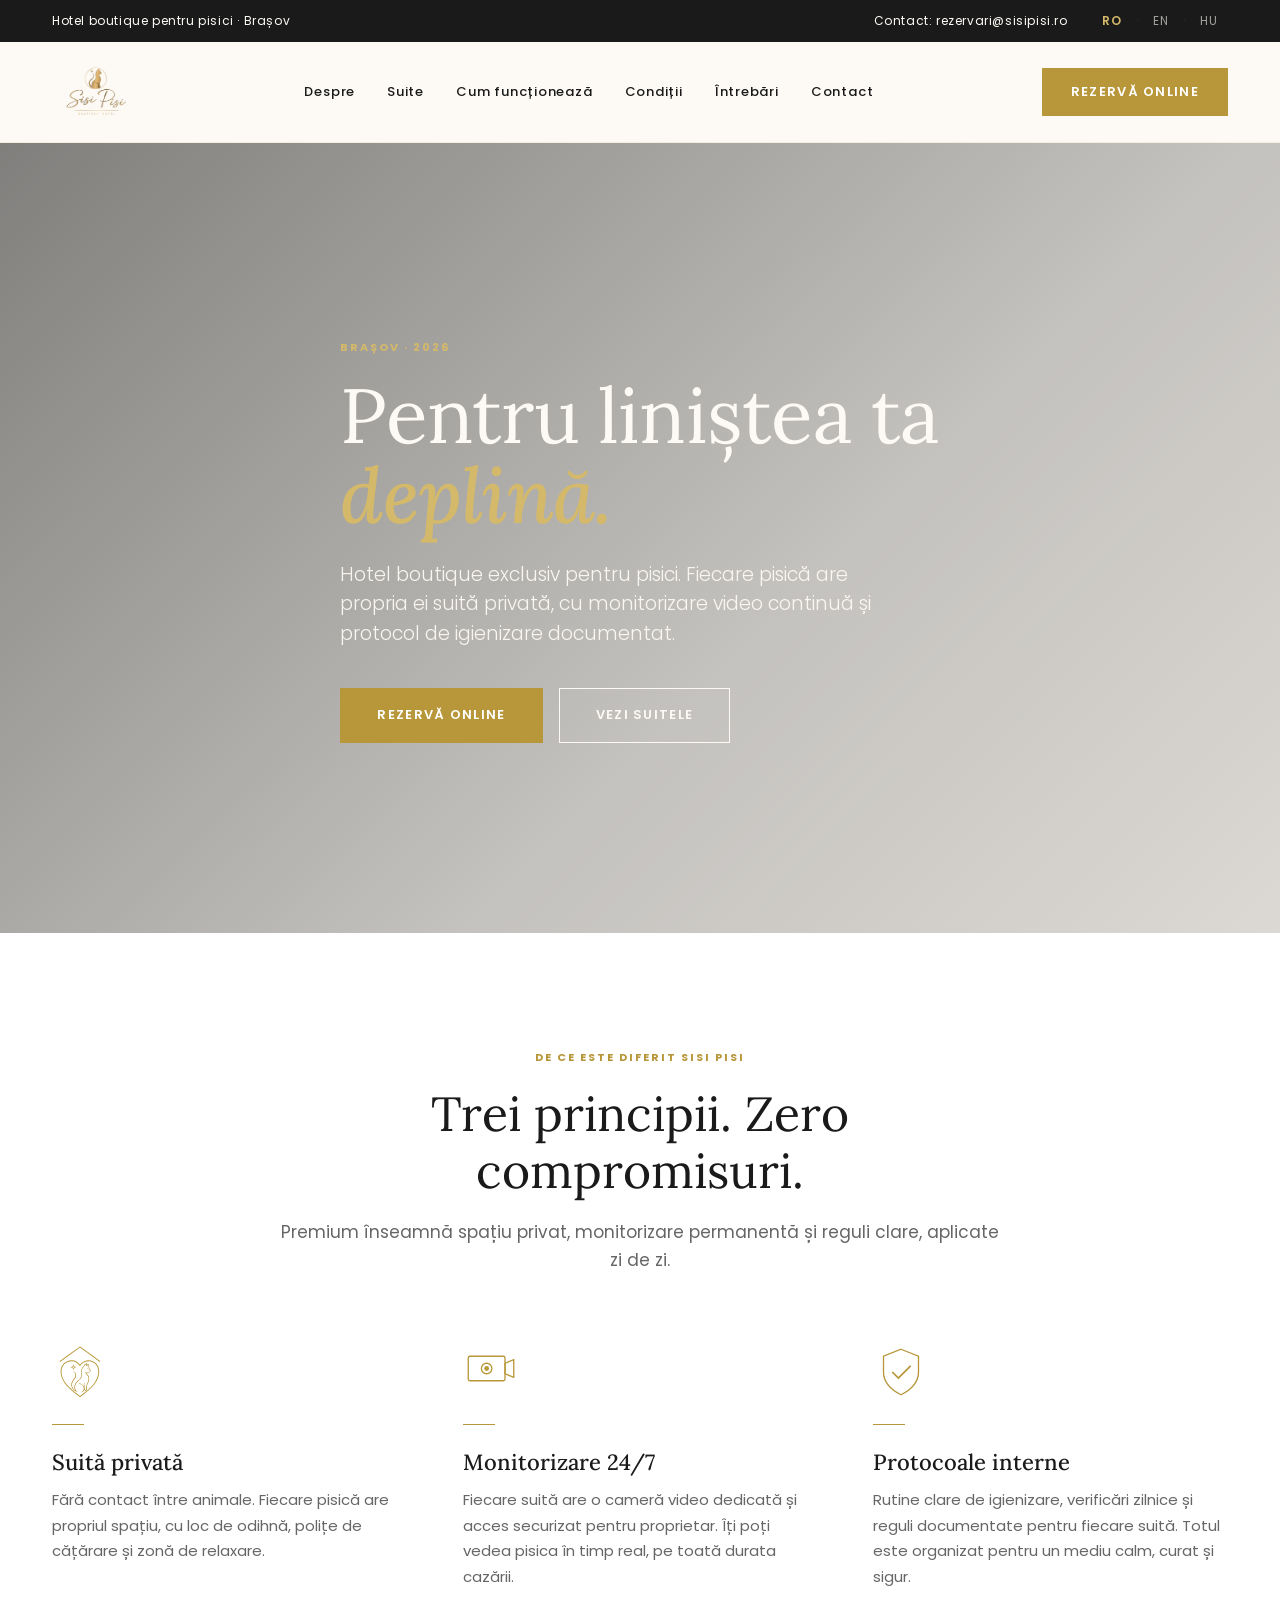
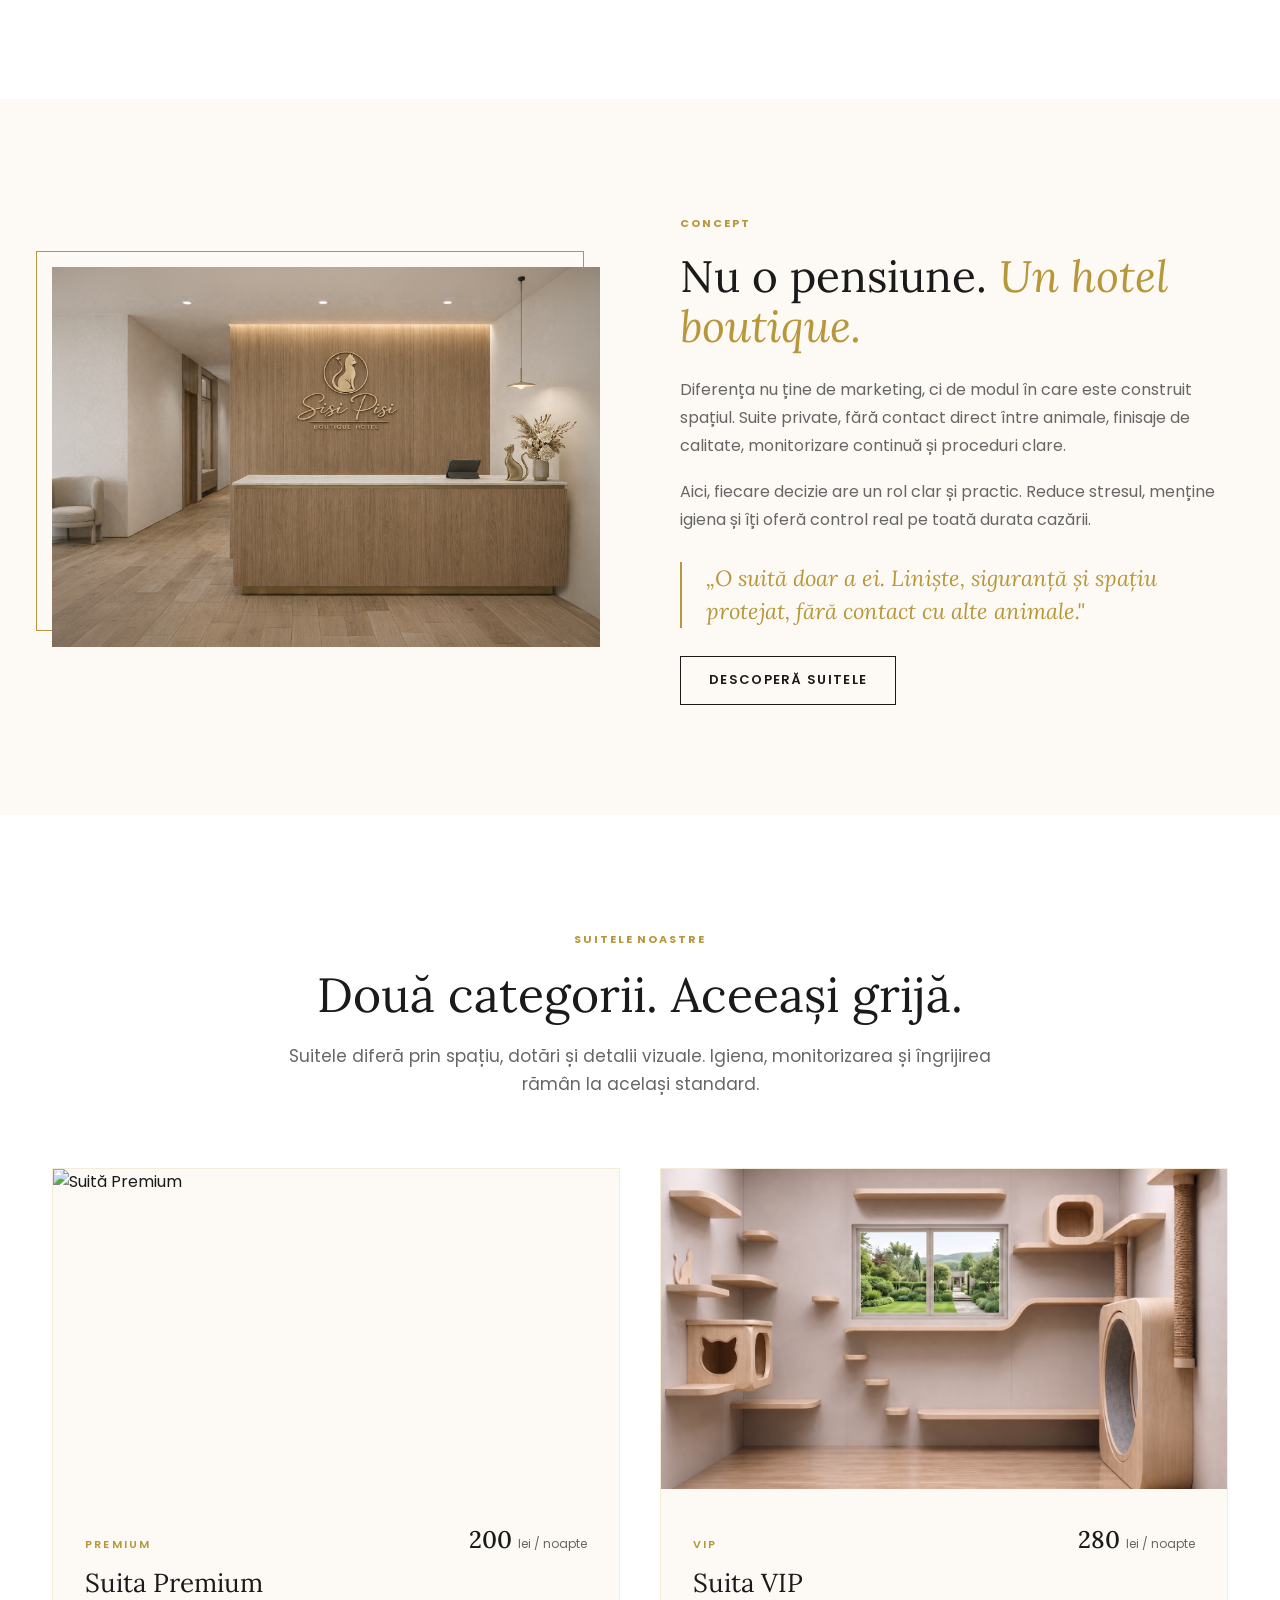
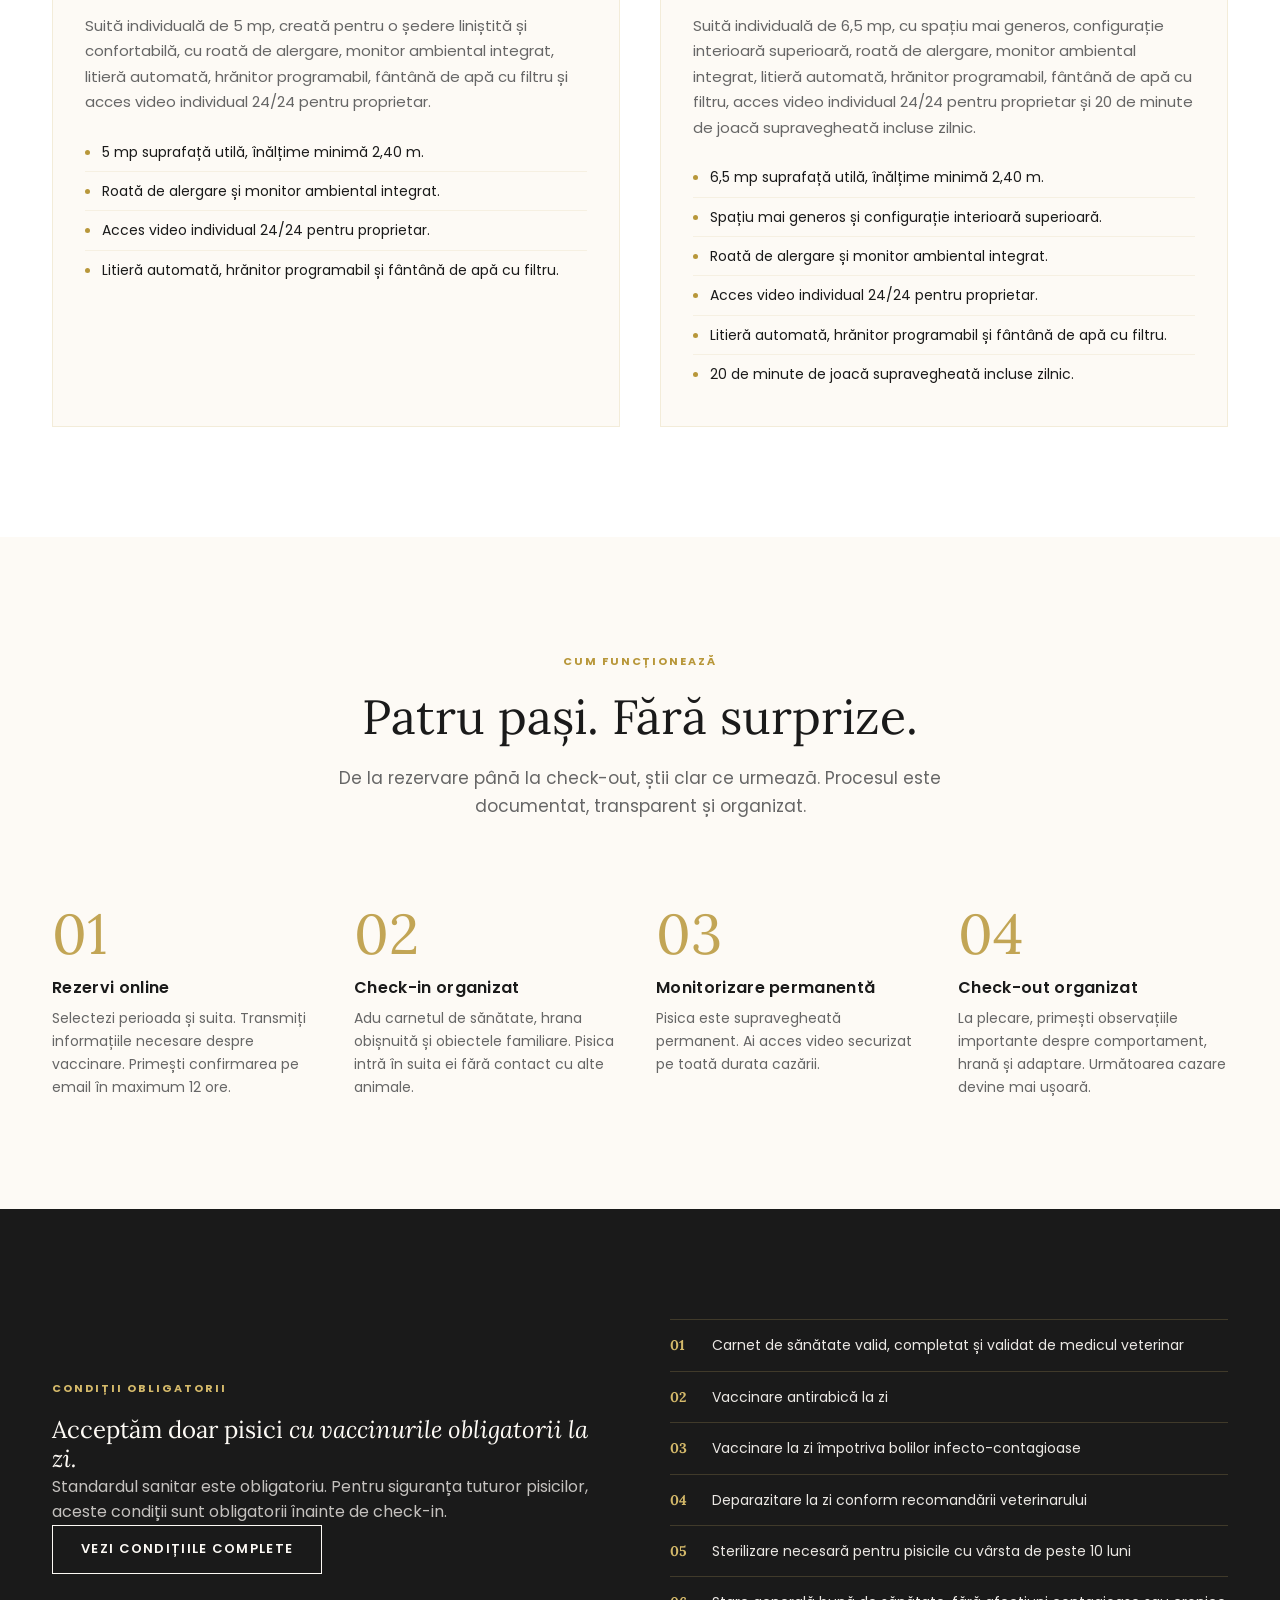
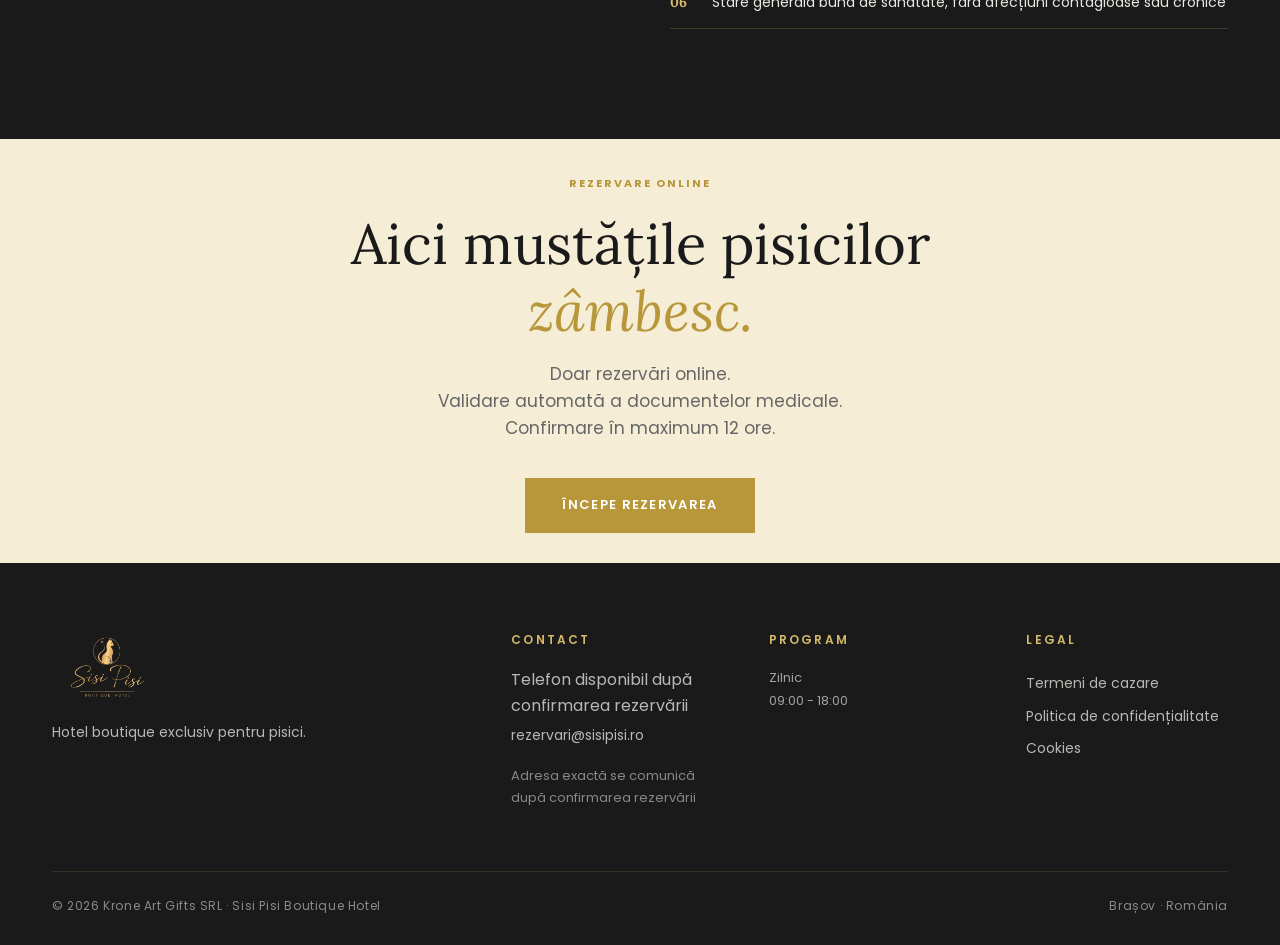
==== commit 811d8851: "Update 05.05.2026 18:16" ====
--- a/index.html
+++ b/index.html
@@ -140,13 +140,14 @@
             <span class="price">280 <small data-i18n="suite.priceUnit">lei / noapte</small></span>
           </div>
           <h3 data-i18n="suite.vip.title">Suita VIP</h3>
-          <p data-i18n="suite.vip.desc">Suită individuală de 6,5 mp, cu spațiu mai generos, configurație mai aerisită, dotări superioare și 20 de minute de joacă supravegheată incluse zilnic.</p>
+          <p data-i18n="suite.vip.desc">Suită individuală de 6,5 mp, cu spațiu mai generos, configurație interioară superioară, roată de alergare, monitor ambiental integrat, litieră automată, hrănitor programabil, fântână de apă cu filtru, acces video individual 24/24 pentru proprietar și 20 de minute de joacă supravegheată incluse zilnic.</p>
           <ul class="suite-features">
             <li data-i18n="suite.vip.f1">6,5 mp suprafață utilă, înălțime minimă 2,40 m.</li>
             <li data-i18n="suite.vip.f2">Spațiu mai generos și configurație interioară superioară.</li>
             <li data-i18n="suite.vip.f3">Roată de alergare și monitor ambiental integrat.</li>
-            <li data-i18n="suite.vip.f4">Litieră automată, hrănitor programabil și fântână de apă cu filtru.</li>
-            <li data-i18n="suite.vip.f5">20 de minute de joacă supravegheată incluse zilnic.</li>
+            <li data-i18n="suite.vip.f4">Acces video individual 24/24 pentru proprietar.</li>
+            <li data-i18n="suite.vip.f5">Litieră automată, hrănitor programabil și fântână de apă cu filtru.</li>
+            <li data-i18n="suite.vip.f6">20 de minute de joacă supravegheată incluse zilnic.</li>
           </ul>
           </ul>
         </div>
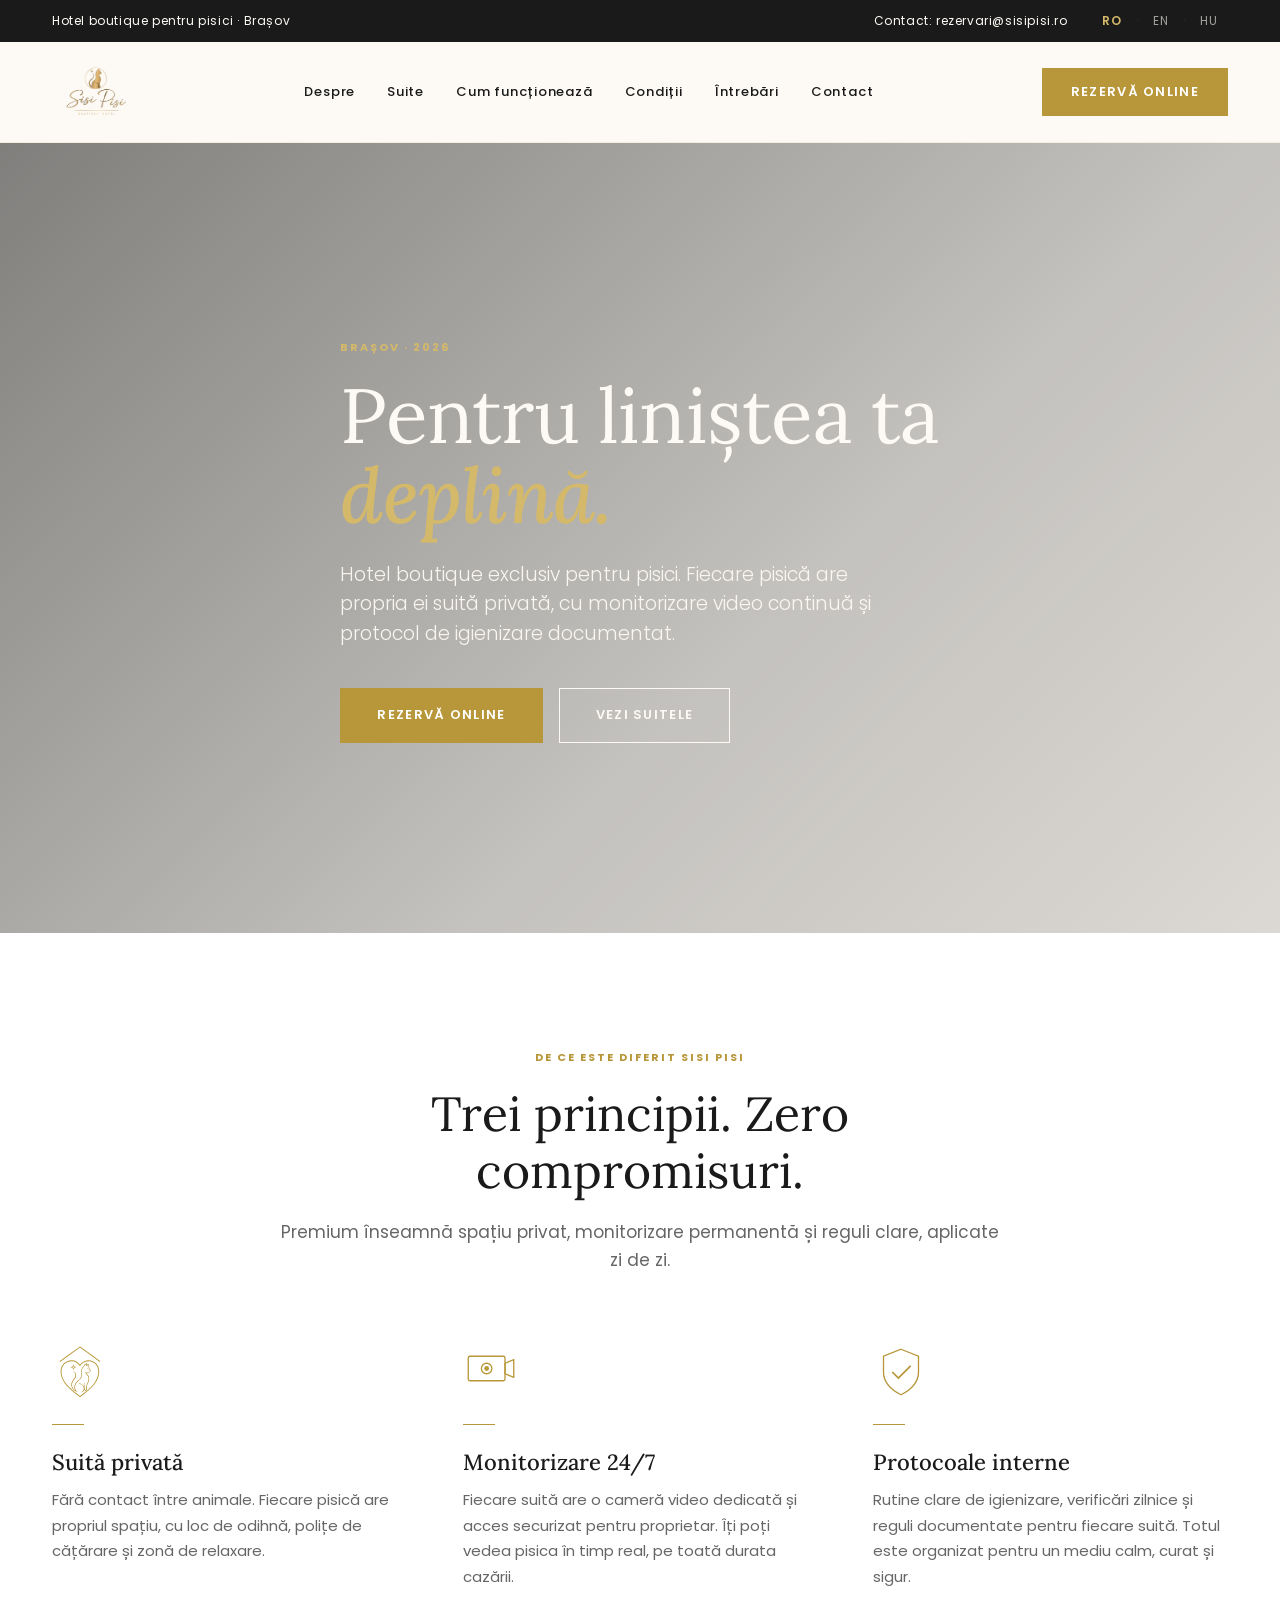
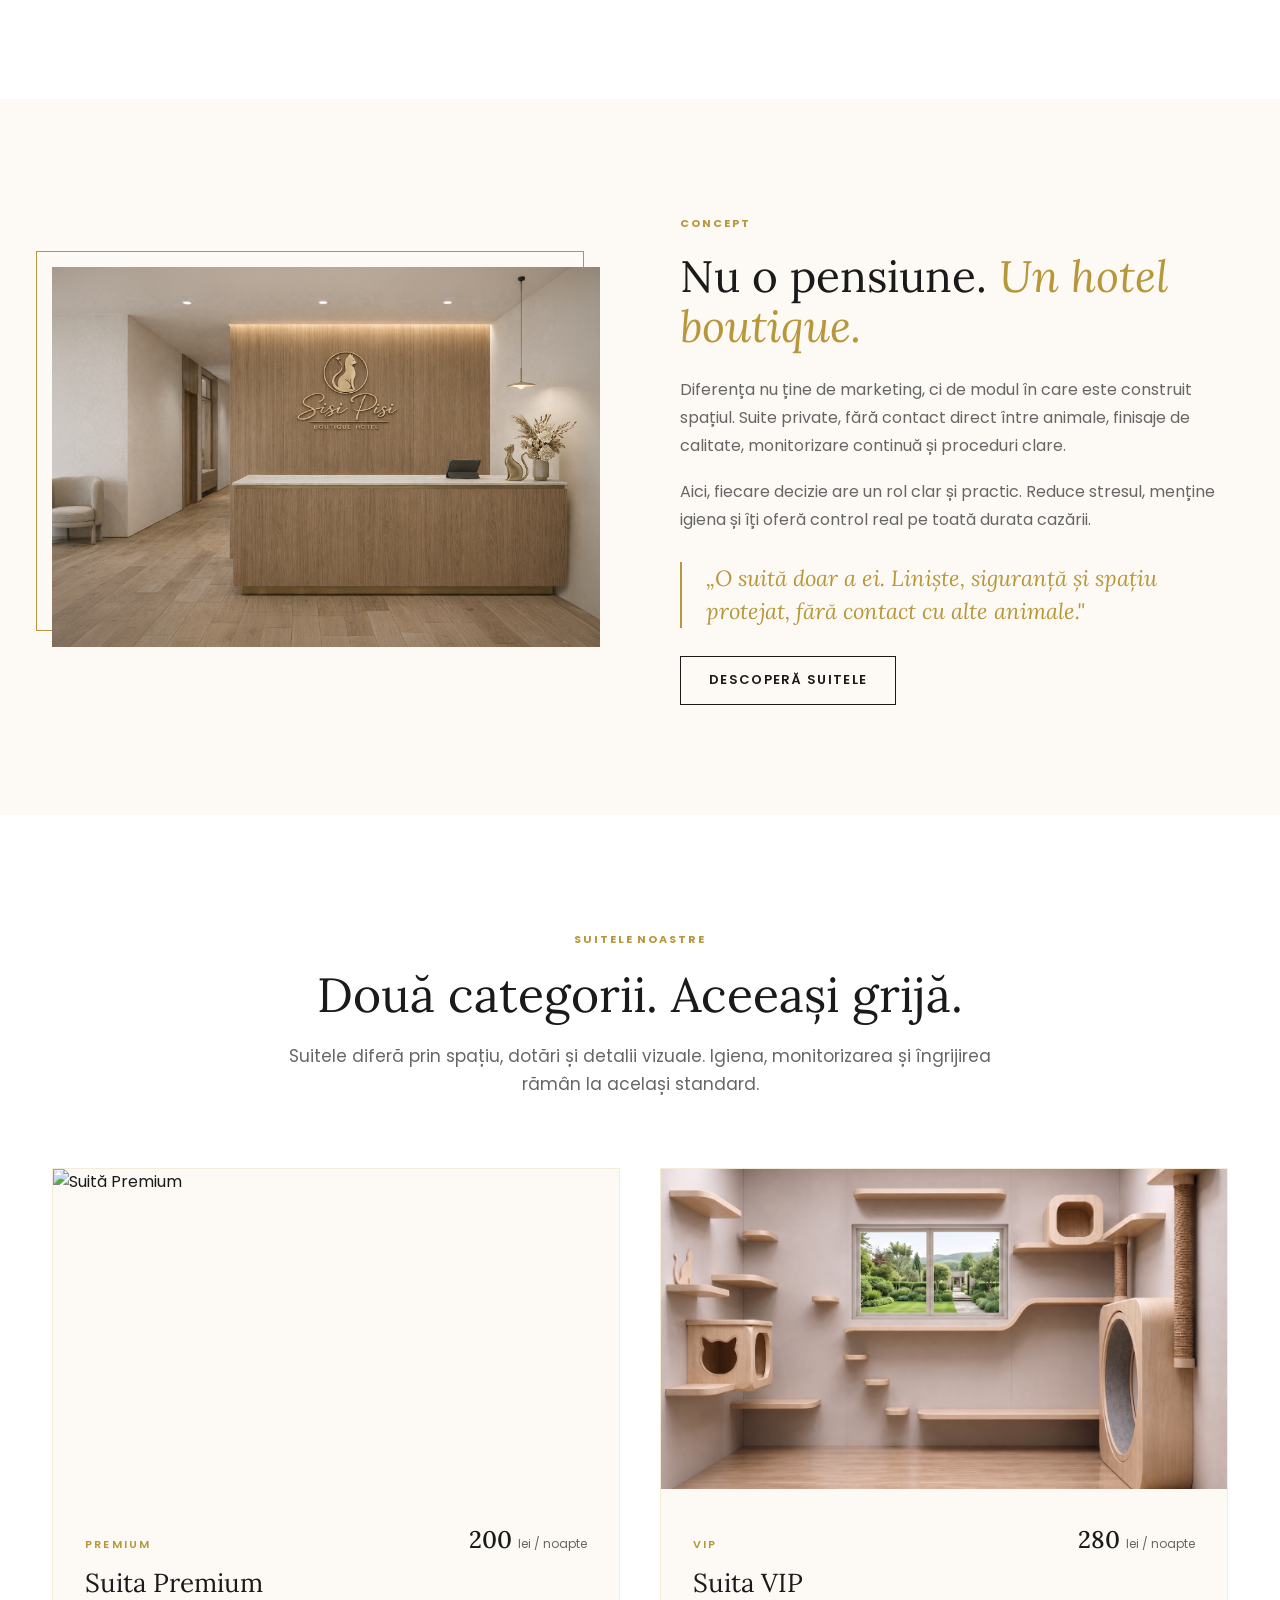
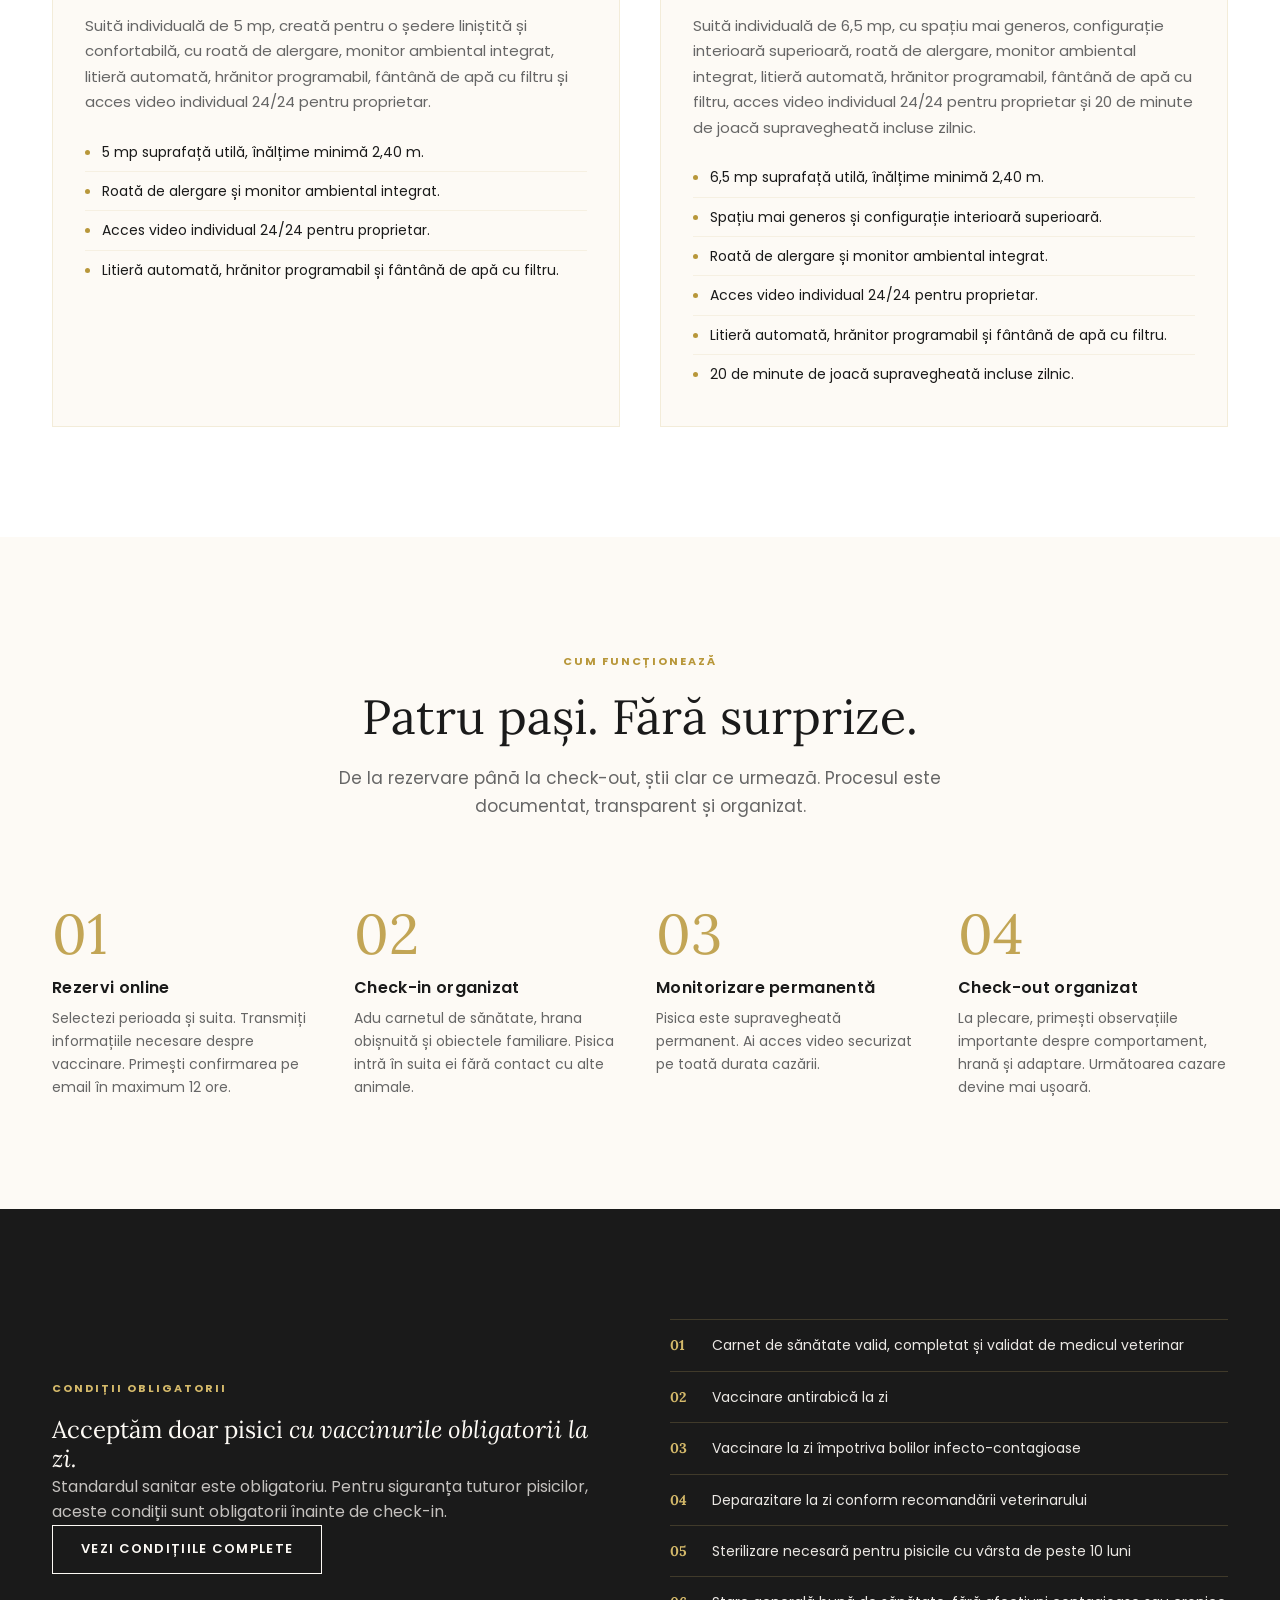
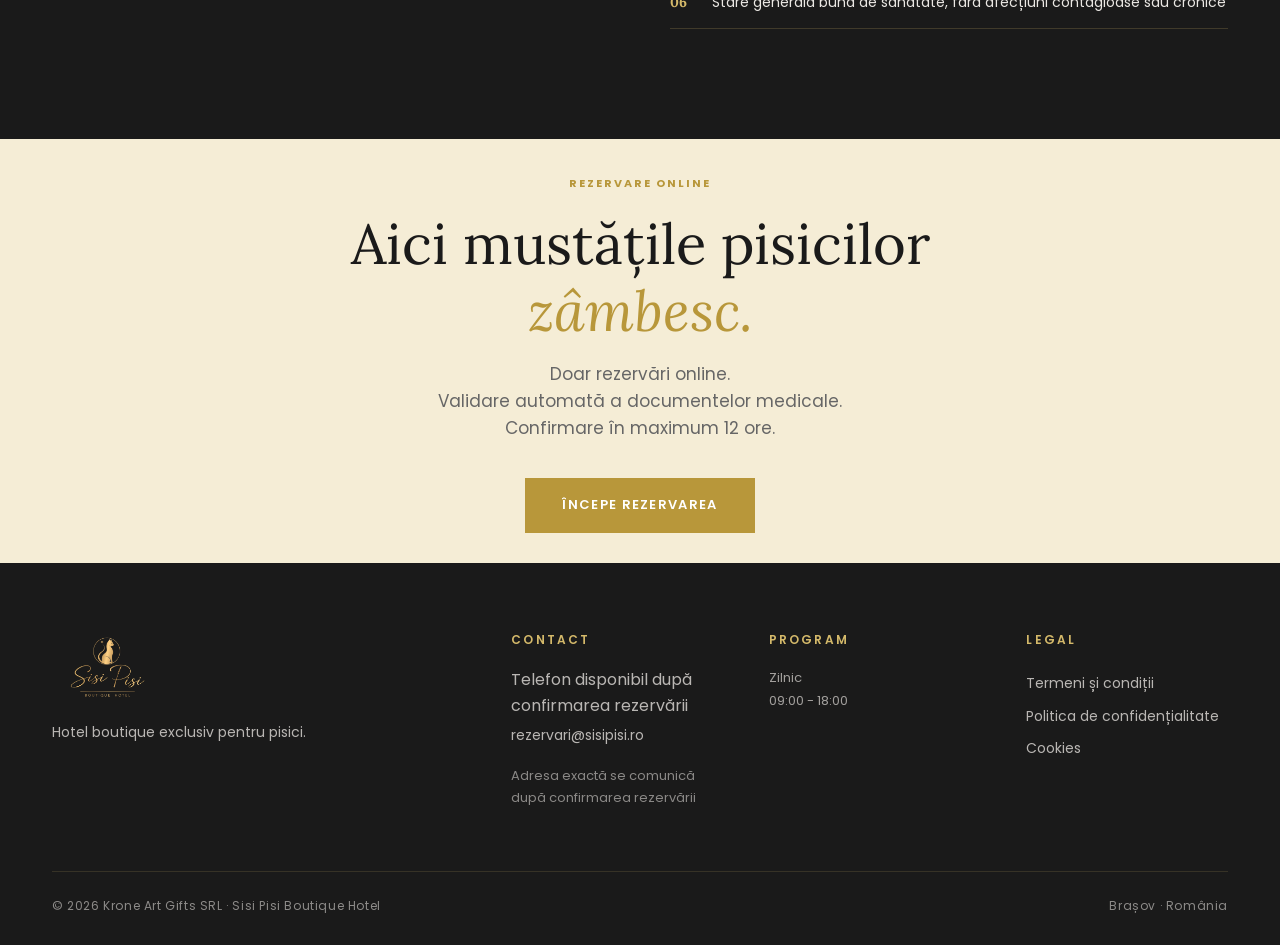
==== commit 2a66e3de: "fix: cache-bust i18n.js v1.5 in toate paginile HTML" ====
--- a/index.html
+++ b/index.html
@@ -221,7 +221,7 @@
       </div>
       <div>
         <h4 data-i18n="footer.legal">Legal</h4>
-        <a href="termeni-cazare.html" data-i18n="footer.terms">Termeni de cazare</a>
+        <a href="termeni-cazare.html" data-i18n="footer.terms">Termeni și condiții</a>
         <a href="confidentialitate.html" data-i18n="footer.privacy">Politica de confidențialitate</a>
         <a href="cookies.html" data-i18n="footer.cookies">Cookies</a>
       </div>
@@ -233,7 +233,7 @@
   </div>
 </footer>
 
-<script src="assets/i18n.js"></script>
+<script src="assets/i18n.js?v=1.5"></script>
 <script src="assets/i18n_extra.js"></script>
 <script src="assets/main.js"></script>
 </body>
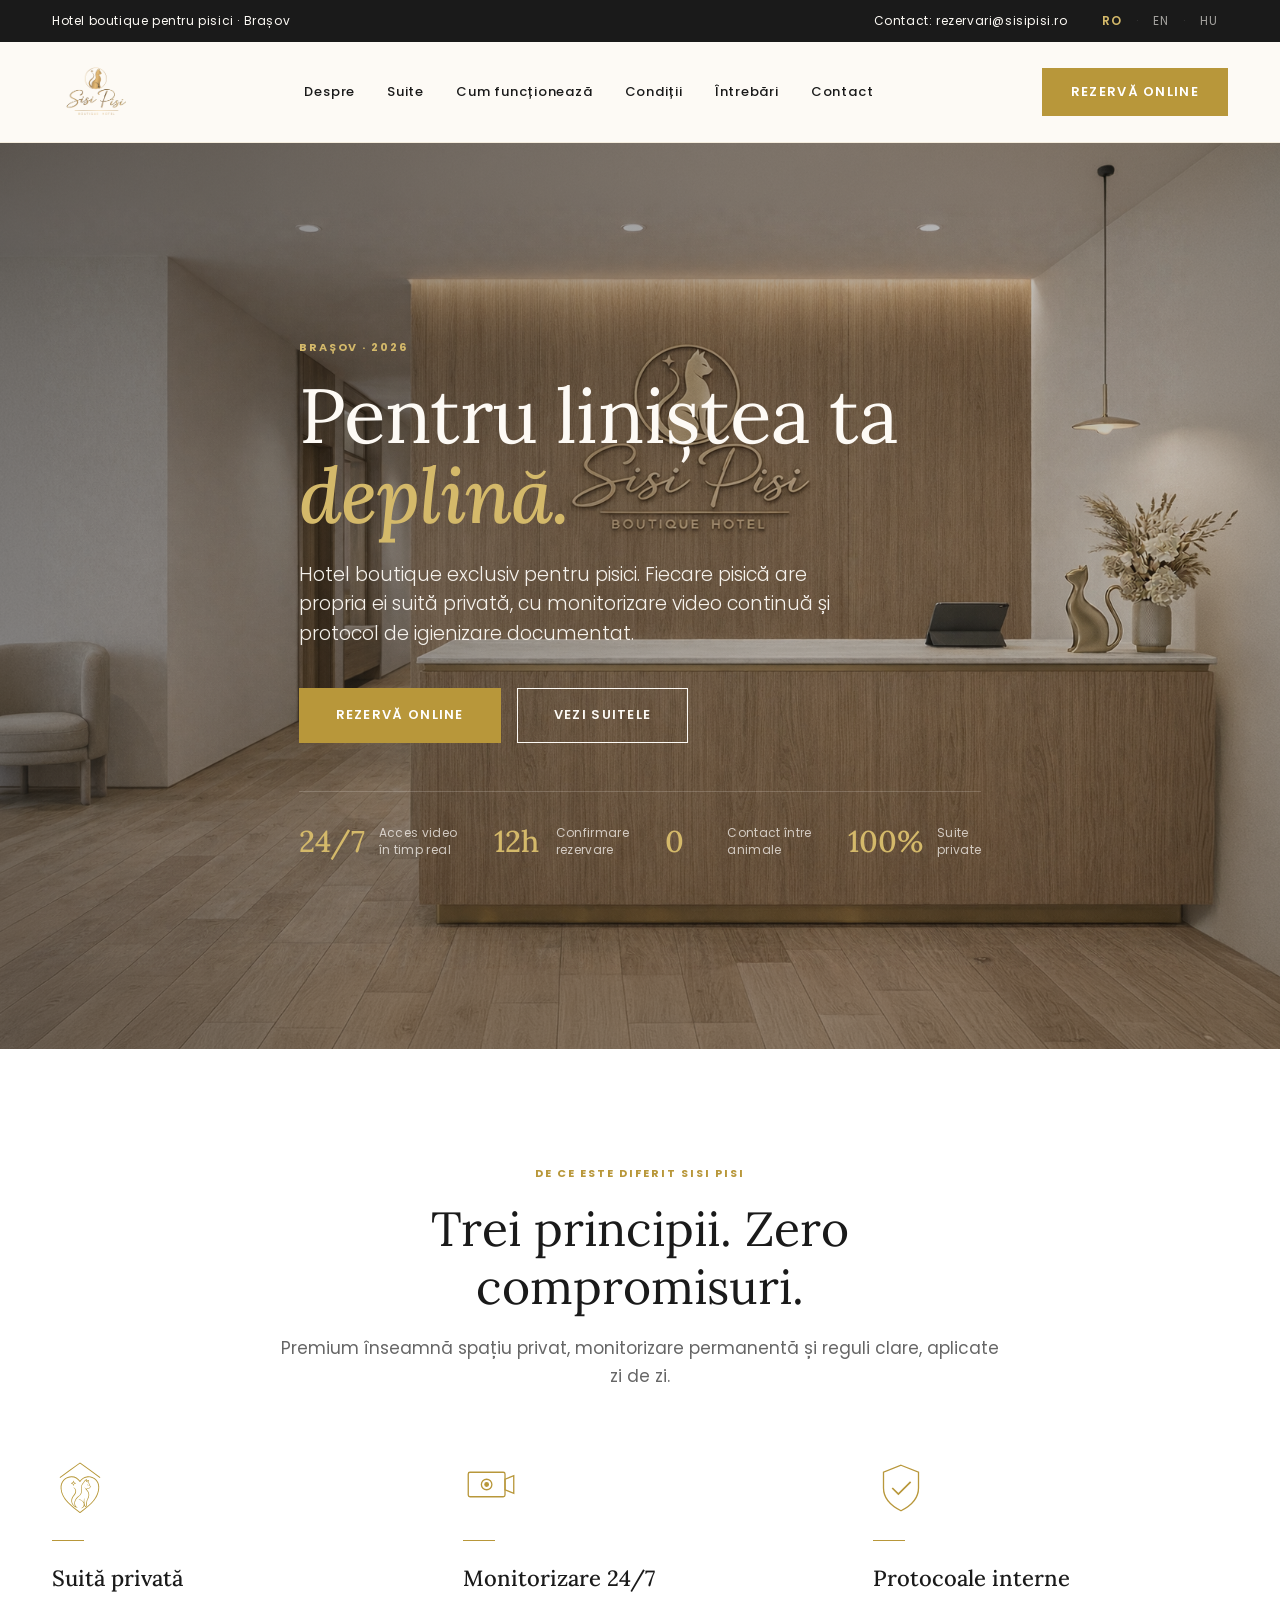
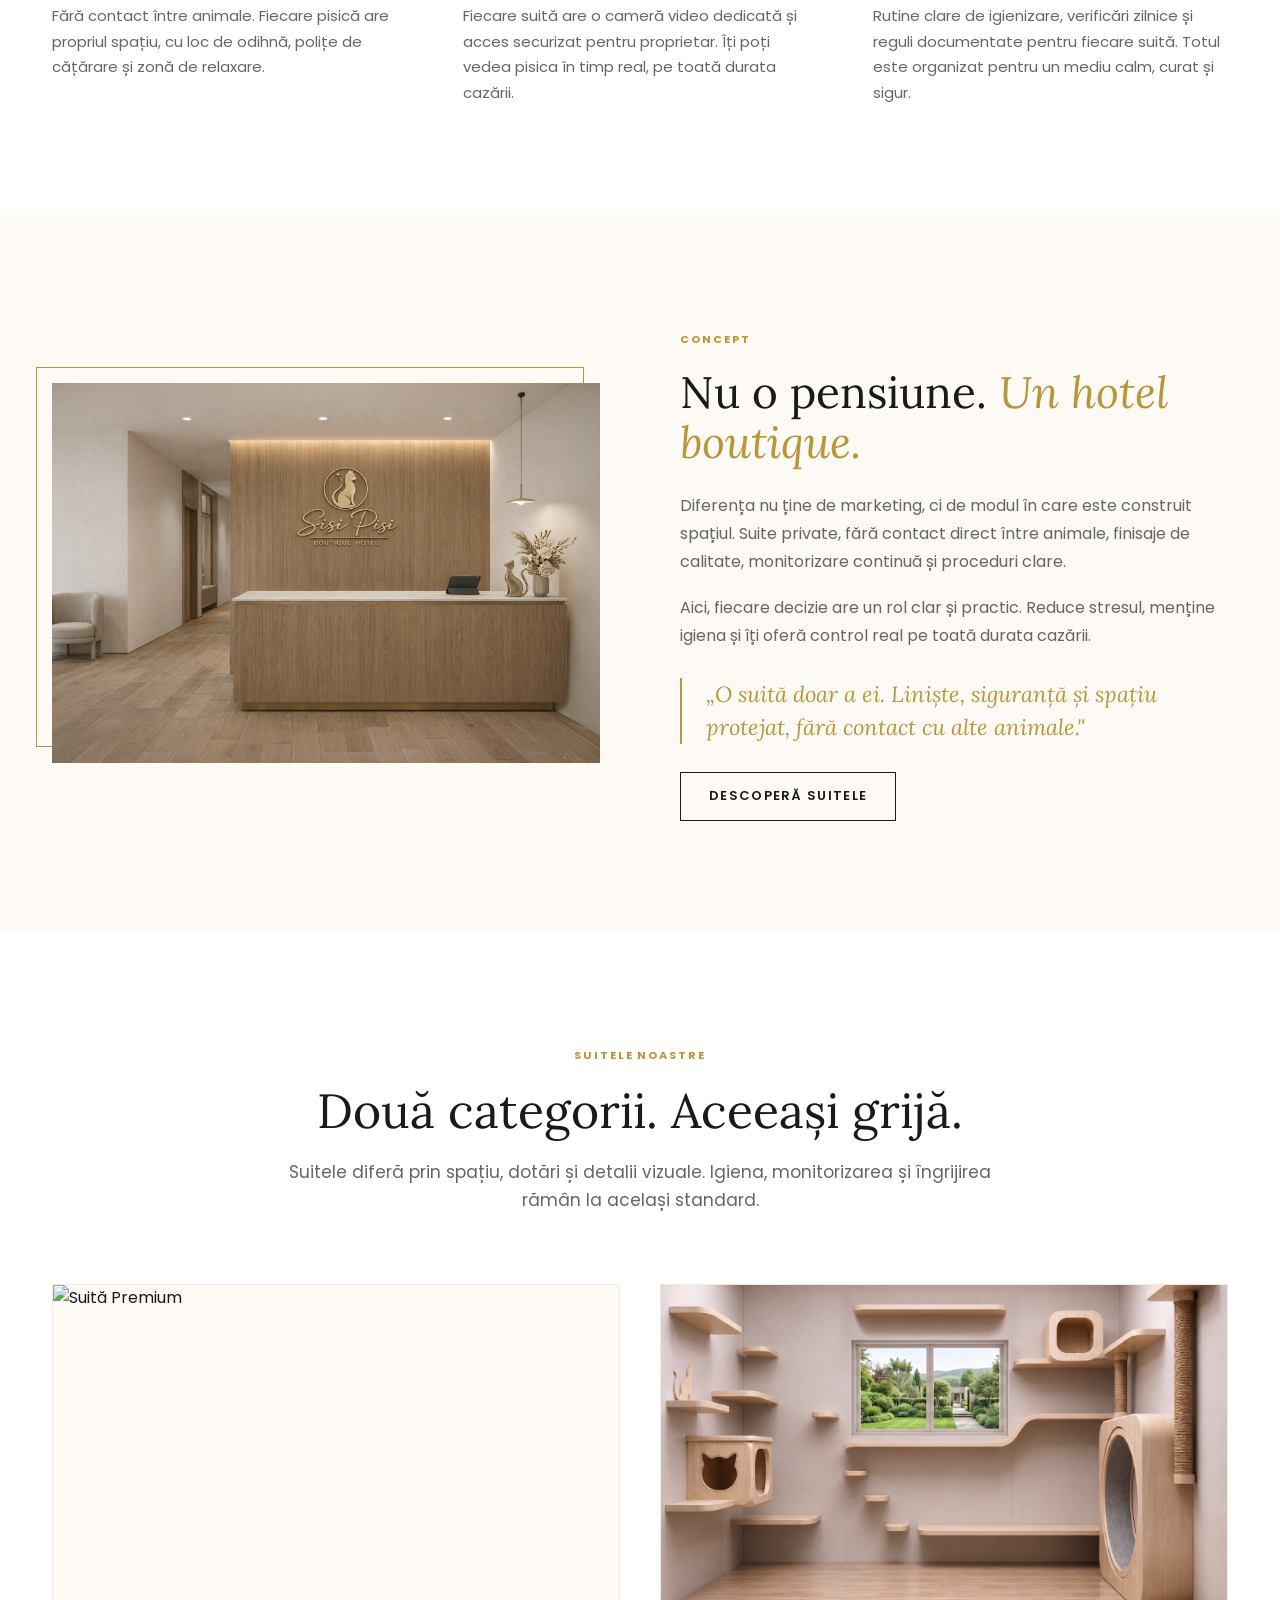
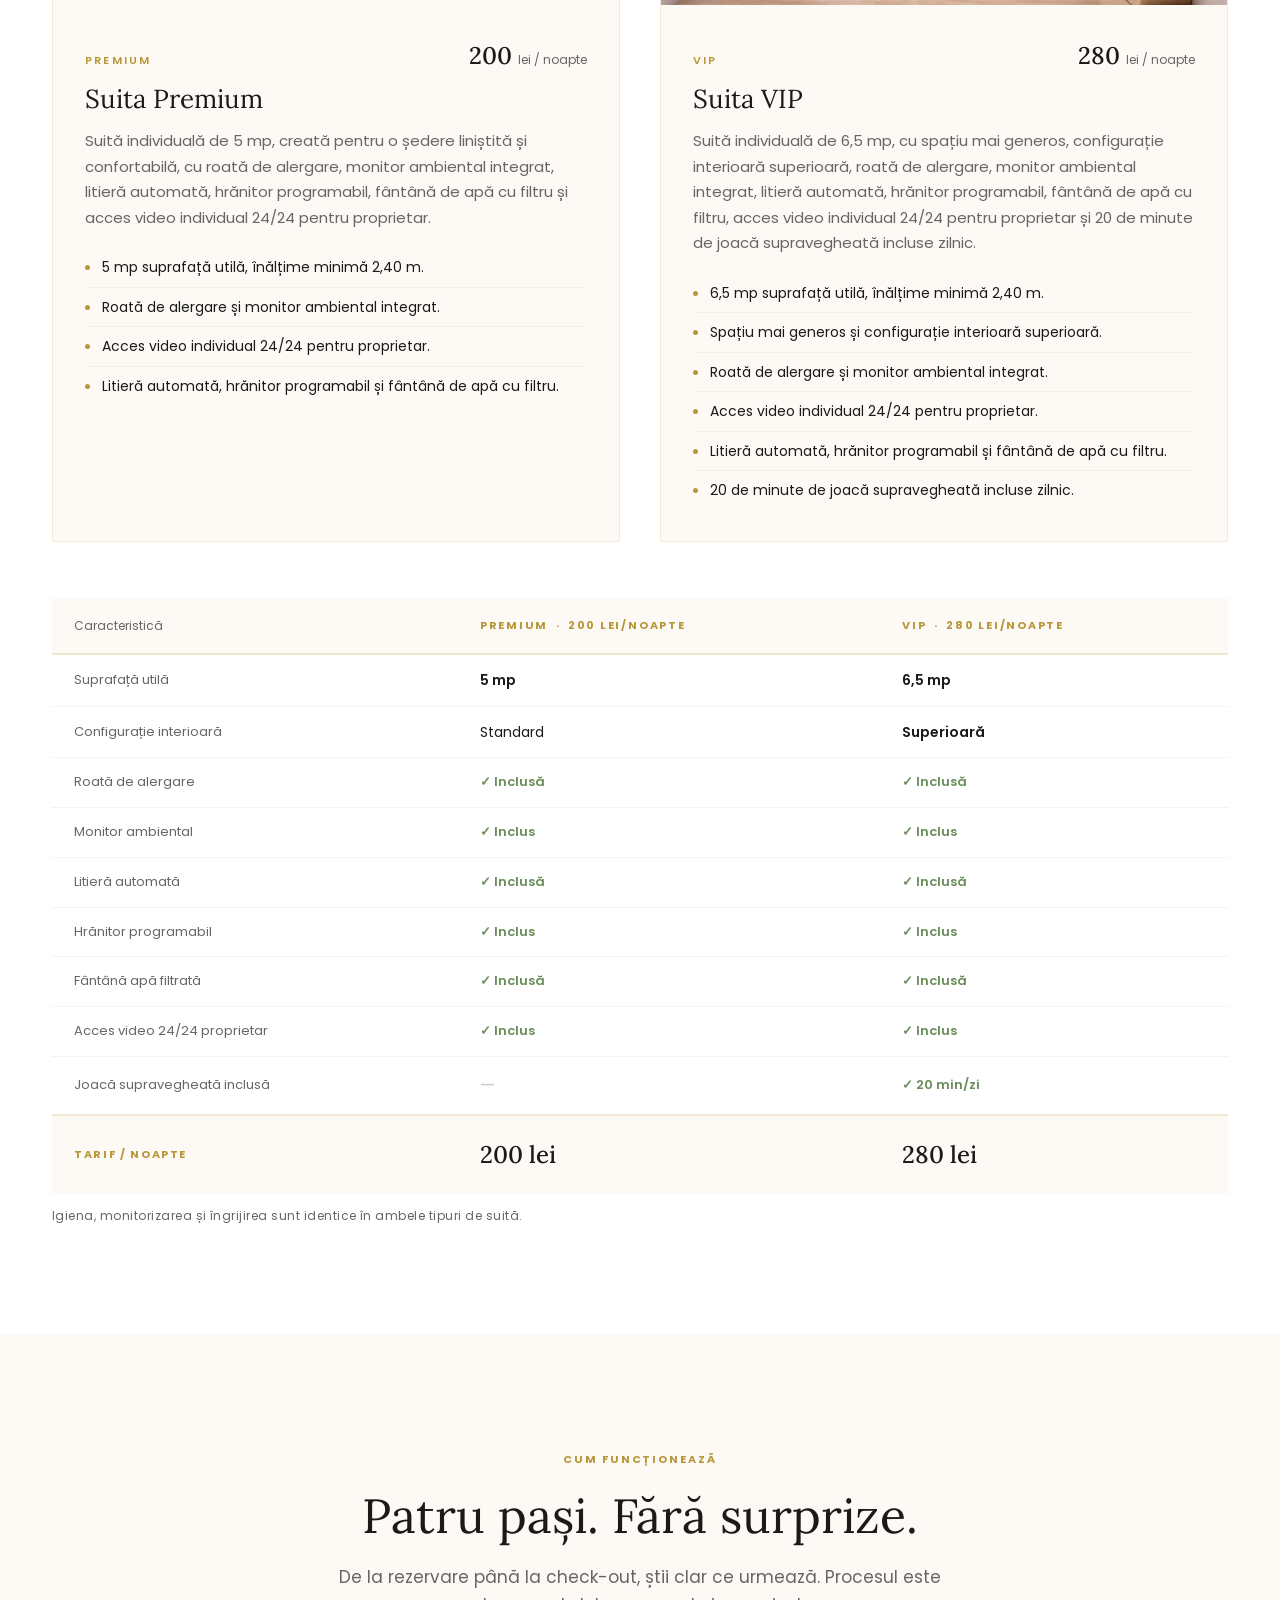
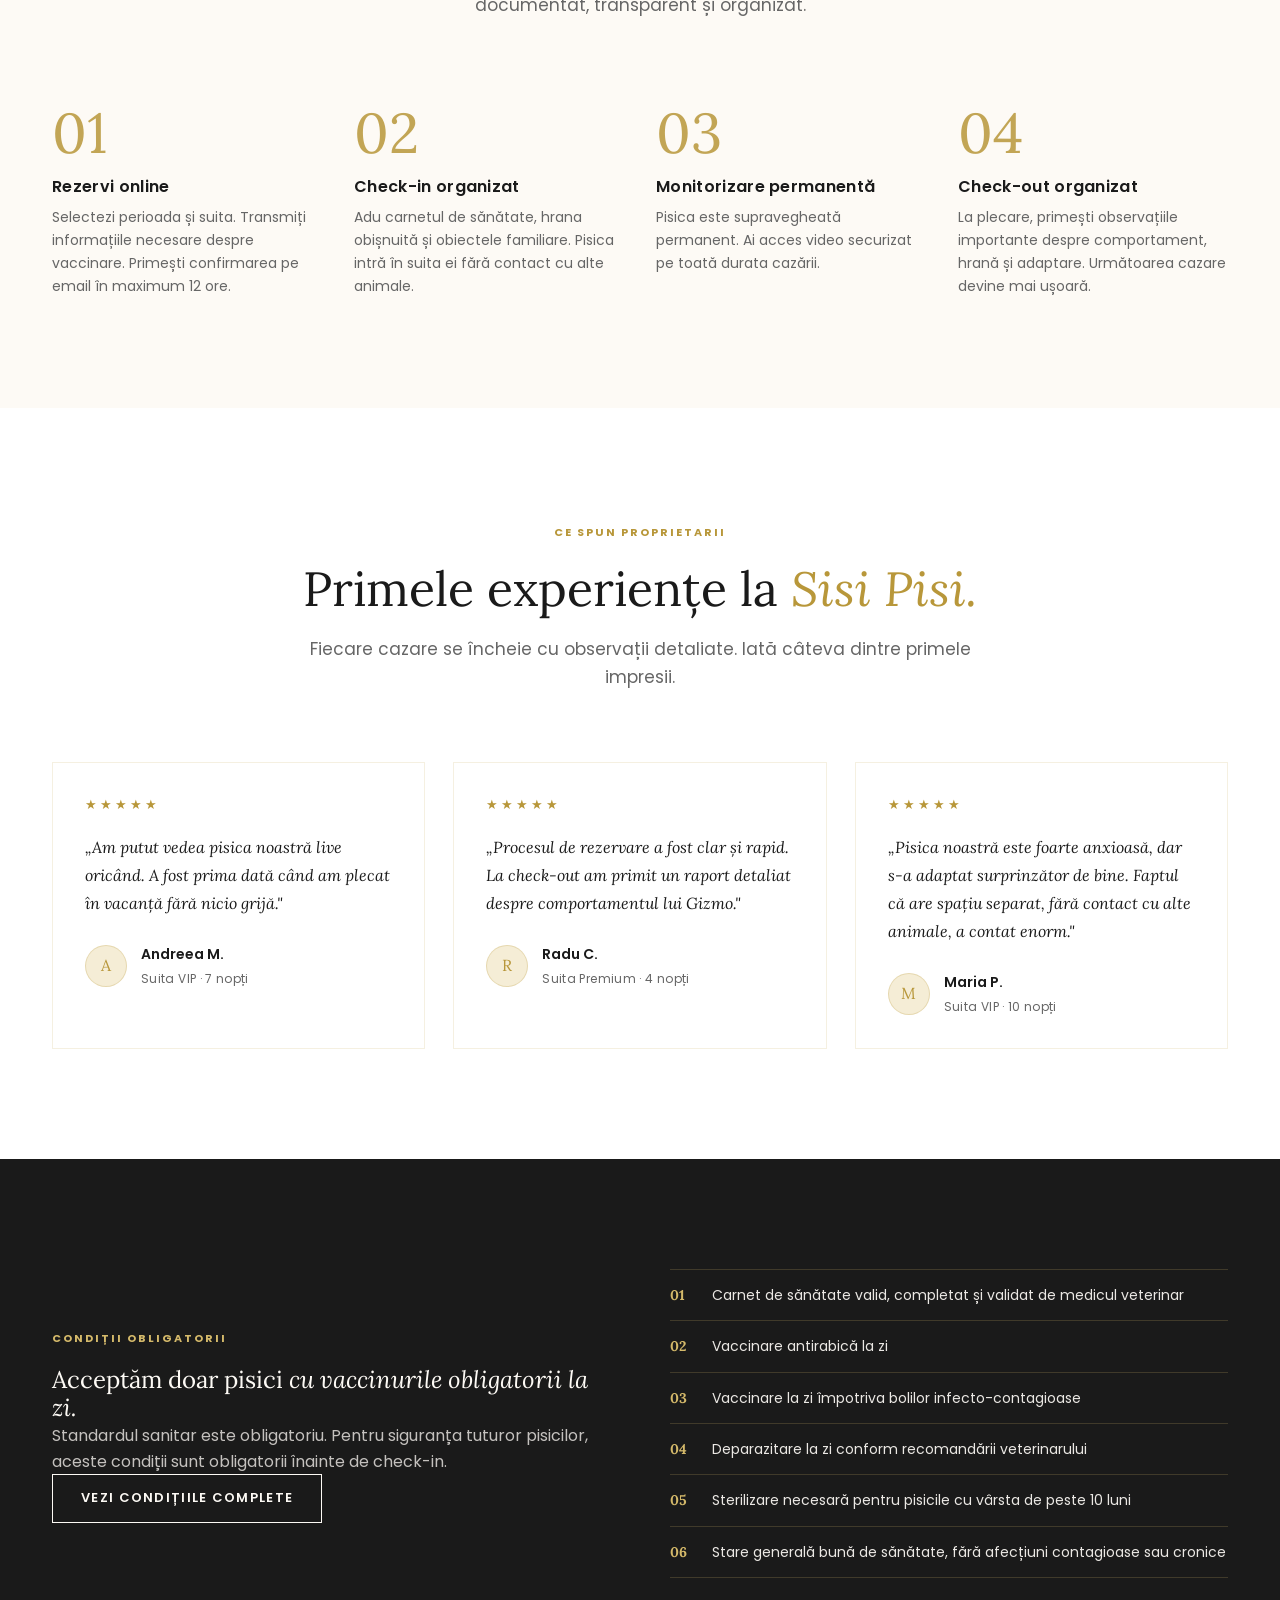
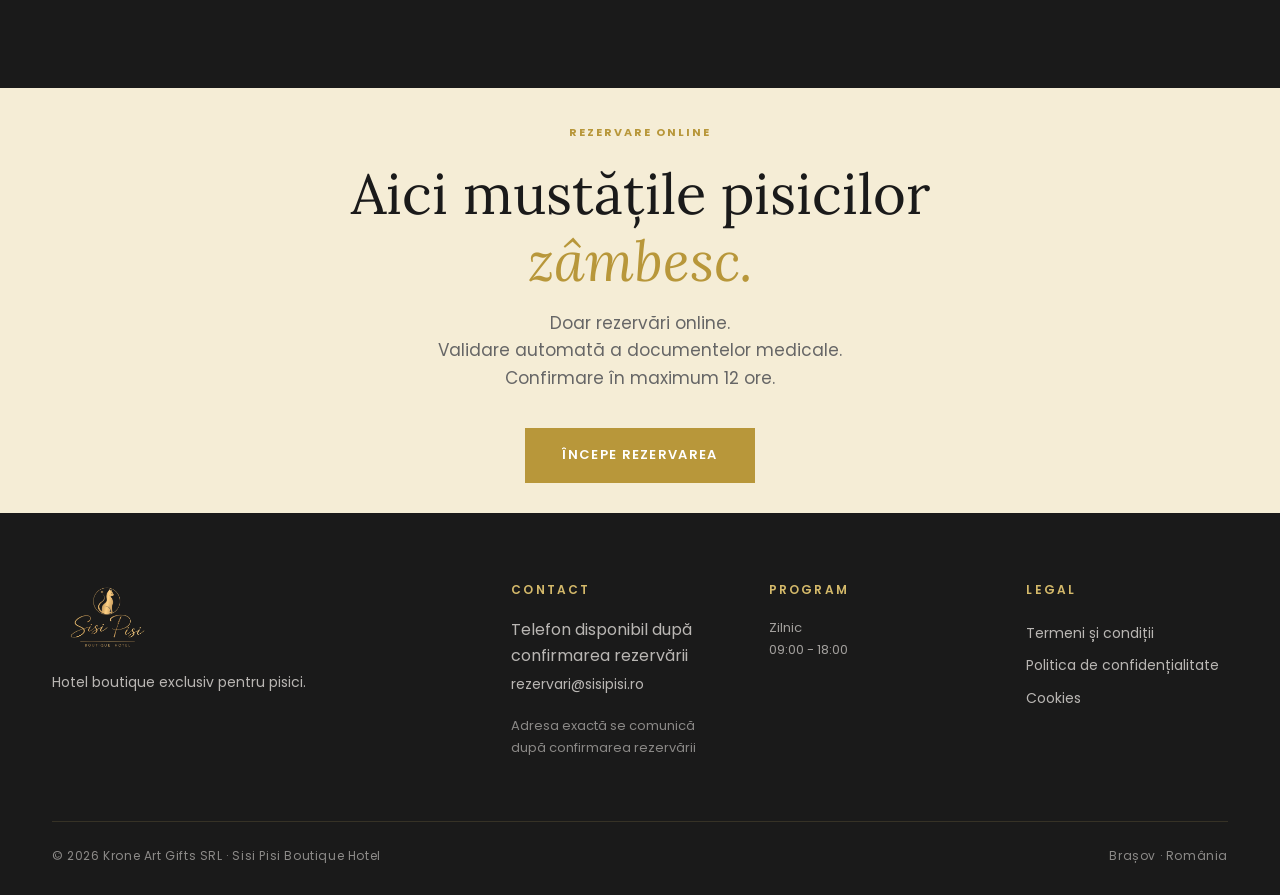
==== commit 693ae31c: "visual: hero receptie full-bleed, trust signals, testimoniale, tabel comparativ, autocomplete formul" ====
--- a/index.html
+++ b/index.html
@@ -44,7 +44,7 @@
   </div>
 </header>
 
-<section class="hero" style="background-image: url('assets/images/Intrare.png');">
+<section class="hero" style="background-image: url('assets/images/Recep%C8%9Bie.png');">
   <div class="container">
     <div class="hero-content reveal">
       <div class="eyebrow eyebrow-light" data-i18n="hero.eyebrow">Brașov · 2026</div>
@@ -57,6 +57,24 @@
         <a href="rezervare.html" class="btn-primary btn-large" data-i18n="hero.cta.book">Rezervă online</a>
         <a href="suite.html" class="btn-outline btn-large" data-i18n="hero.cta.tour">Vezi suitele</a>
       </div>
+      <div class="trust-bar">
+        <div class="trust-item">
+          <div class="trust-num">24/7</div>
+          <div class="trust-label">Acces video<br>în timp real</div>
+        </div>
+        <div class="trust-item">
+          <div class="trust-num">12h</div>
+          <div class="trust-label">Confirmare<br>rezervare</div>
+        </div>
+        <div class="trust-item">
+          <div class="trust-num">0</div>
+          <div class="trust-label">Contact între<br>animale</div>
+        </div>
+        <div class="trust-item">
+          <div class="trust-num">100%</div>
+          <div class="trust-label">Suite<br>private</div>
+        </div>
+      </div>
     </div>
   </div>
 </section>
@@ -149,9 +167,34 @@
             <li data-i18n="suite.vip.f5">Litieră automată, hrănitor programabil și fântână de apă cu filtru.</li>
             <li data-i18n="suite.vip.f6">20 de minute de joacă supravegheată incluse zilnic.</li>
           </ul>
-          </ul>
         </div>
       </article>
+    </div>
+
+    <!-- Tabel comparativ Premium vs VIP -->
+    <div class="suite-comparison-wrap reveal" style="margin-top: 56px;">
+      <table class="suite-comparison">
+        <thead>
+          <tr>
+            <th>Caracteristică</th>
+            <th>Premium &nbsp;·&nbsp; 200 lei/noapte</th>
+            <th>VIP &nbsp;·&nbsp; 280 lei/noapte</th>
+          </tr>
+        </thead>
+        <tbody>
+          <tr><td>Suprafață utilă</td><td class="cmp-val">5 mp</td><td class="cmp-val">6,5 mp</td></tr>
+          <tr><td>Configurație interioară</td><td>Standard</td><td class="cmp-val">Superioară</td></tr>
+          <tr><td>Roată de alergare</td><td class="cmp-yes">✓ Inclusă</td><td class="cmp-yes">✓ Inclusă</td></tr>
+          <tr><td>Monitor ambiental</td><td class="cmp-yes">✓ Inclus</td><td class="cmp-yes">✓ Inclus</td></tr>
+          <tr><td>Litieră automată</td><td class="cmp-yes">✓ Inclusă</td><td class="cmp-yes">✓ Inclusă</td></tr>
+          <tr><td>Hrănitor programabil</td><td class="cmp-yes">✓ Inclus</td><td class="cmp-yes">✓ Inclus</td></tr>
+          <tr><td>Fântână apă filtrată</td><td class="cmp-yes">✓ Inclusă</td><td class="cmp-yes">✓ Inclusă</td></tr>
+          <tr><td>Acces video 24/24 proprietar</td><td class="cmp-yes">✓ Inclus</td><td class="cmp-yes">✓ Inclus</td></tr>
+          <tr><td>Joacă supravegheată inclusă</td><td class="cmp-no">—</td><td class="cmp-yes">✓ 20 min/zi</td></tr>
+          <tr class="cmp-price"><td>Tarif / noapte</td><td>200 lei</td><td>280 lei</td></tr>
+        </tbody>
+      </table>
+      <p class="suite-comparison-note">Igiena, monitorizarea și îngrijirea sunt identice în ambele tipuri de suită.</p>
     </div>
   </div>
 </section>
@@ -168,6 +211,51 @@
       <div class="step reveal"><div class="num">02</div><h4 data-i18n="step.2.title">Check-in organizat</h4><p data-i18n="step.2.text">Adu carnetul de sănătate, hrana obișnuită și obiectele familiare. Pisica intră în suita ei fără contact cu alte animale.</p></div>
       <div class="step reveal"><div class="num">03</div><h4 data-i18n="step.3.title">Monitorizare permanentă</h4><p data-i18n="step.3.text">Pisica este supravegheată permanent. Ai acces video securizat pe toată durata cazării.</p></div>
       <div class="step reveal"><div class="num">04</div><h4 data-i18n="step.4.title">Check-out organizat</h4><p data-i18n="step.4.text">La plecare, primești observațiile importante despre comportament, hrană și adaptare. Următoarea cazare devine mai ușoară.</p></div>
+    </div>
+  </div>
+</section>
+
+<section class="bg-white">
+  <div class="container">
+    <div class="section-head reveal">
+      <div class="eyebrow">CE SPUN PROPRIETARII</div>
+      <h2>Primele experiențe la <em>Sisi Pisi.</em></h2>
+      <p>Fiecare cazare se încheie cu observații detaliate. Iată câteva dintre primele impresii.</p>
+    </div>
+    <div class="testimonials-grid">
+      <div class="testimonial-card reveal">
+        <div class="testimonial-stars">★★★★★</div>
+        <p class="testimonial-text">„Am putut vedea pisica noastră live oricând. A fost prima dată când am plecat în vacanță fără nicio grijă."</p>
+        <div class="testimonial-author">
+          <div class="testimonial-avatar">A</div>
+          <div>
+            <div class="testimonial-name">Andreea M.</div>
+            <div class="testimonial-detail">Suita VIP · 7 nopți</div>
+          </div>
+        </div>
+      </div>
+      <div class="testimonial-card reveal">
+        <div class="testimonial-stars">★★★★★</div>
+        <p class="testimonial-text">„Procesul de rezervare a fost clar și rapid. La check-out am primit un raport detaliat despre comportamentul lui Gizmo."</p>
+        <div class="testimonial-author">
+          <div class="testimonial-avatar">R</div>
+          <div>
+            <div class="testimonial-name">Radu C.</div>
+            <div class="testimonial-detail">Suita Premium · 4 nopți</div>
+          </div>
+        </div>
+      </div>
+      <div class="testimonial-card reveal">
+        <div class="testimonial-stars">★★★★★</div>
+        <p class="testimonial-text">„Pisica noastră este foarte anxioasă, dar s-a adaptat surprinzător de bine. Faptul că are spațiu separat, fără contact cu alte animale, a contat enorm."</p>
+        <div class="testimonial-author">
+          <div class="testimonial-avatar">M</div>
+          <div>
+            <div class="testimonial-name">Maria P.</div>
+            <div class="testimonial-detail">Suita VIP · 10 nopți</div>
+          </div>
+        </div>
+      </div>
     </div>
   </div>
 </section>
@@ -233,7 +321,7 @@
   </div>
 </footer>
 
-<script src="assets/i18n.js?v=1.5"></script>
+<script src="assets/i18n.js?v=1.6"></script>
 <script src="assets/i18n_extra.js"></script>
 <script src="assets/main.js"></script>
 </body>
--- a/assets/styles.css
+++ b/assets/styles.css
@@ -898,6 +898,9 @@
   .wizard { padding: 28px; }
   .wizard-progress .step-dot .label { display: none; }
   .summary-block dl { grid-template-columns: 1fr; gap: 8px; }
+  .testimonials-grid { grid-template-columns: 1fr; gap: 20px; }
+  .trust-bar { gap: 20px; margin-top: 32px; padding-top: 24px; }
+  .trust-num { font-size: 24px; }
 }
 
 @media (max-width: 560px) {
@@ -923,6 +926,180 @@
 }
 
 
+/* ===== Trust bar (hero) ===== */
+.trust-bar {
+  display: flex;
+  gap: 36px;
+  flex-wrap: wrap;
+  margin-top: 48px;
+  padding-top: 32px;
+  border-top: 1px solid rgba(253, 250, 245, 0.18);
+}
+.trust-item {
+  display: flex;
+  align-items: center;
+  gap: 14px;
+}
+.trust-num {
+  font-family: 'Lora', serif;
+  font-size: 30px;
+  color: var(--gold-medium);
+  font-weight: 500;
+  line-height: 1;
+  min-width: 48px;
+}
+.trust-label {
+  font-size: 12px;
+  color: rgba(253, 250, 245, 0.72);
+  line-height: 1.45;
+  letter-spacing: 0.03em;
+}
+
+/* ===== Testimoniale ===== */
+.testimonials-grid {
+  display: grid;
+  grid-template-columns: repeat(3, 1fr);
+  gap: 28px;
+}
+.testimonial-card {
+  background: var(--white);
+  padding: 32px;
+  border: 1px solid rgba(184, 151, 58, 0.15);
+  transition: transform 0.35s, box-shadow 0.35s;
+}
+.testimonial-card:hover {
+  transform: translateY(-3px);
+  box-shadow: 0 20px 50px -18px rgba(26,26,26,0.14);
+}
+.testimonial-stars {
+  color: var(--gold);
+  font-size: 13px;
+  letter-spacing: 3px;
+  margin-bottom: 18px;
+}
+.testimonial-text {
+  font-family: 'Lora', serif;
+  font-size: 16px;
+  font-style: italic;
+  color: var(--charcoal);
+  line-height: 1.75;
+  margin-bottom: 26px;
+}
+.testimonial-author {
+  display: flex;
+  align-items: center;
+  gap: 14px;
+}
+.testimonial-avatar {
+  width: 42px;
+  height: 42px;
+  border-radius: 50%;
+  background: var(--gold-pale);
+  border: 1px solid rgba(184, 151, 58, 0.25);
+  display: flex;
+  align-items: center;
+  justify-content: center;
+  font-family: 'Lora', serif;
+  font-size: 16px;
+  color: var(--gold);
+  flex-shrink: 0;
+}
+.testimonial-name {
+  font-size: 14px;
+  font-weight: 600;
+  color: var(--charcoal);
+  font-family: 'Poppins', sans-serif;
+}
+.testimonial-detail {
+  font-size: 12px;
+  color: var(--gray);
+  margin-top: 3px;
+  letter-spacing: 0.03em;
+}
+
+/* ===== Tabel comparativ suite ===== */
+.suite-comparison-wrap {
+  overflow-x: auto;
+  -webkit-overflow-scrolling: touch;
+}
+.suite-comparison {
+  width: 100%;
+  border-collapse: collapse;
+}
+.suite-comparison th,
+.suite-comparison td {
+  padding: 14px 22px;
+  text-align: left;
+  font-size: 14px;
+  border-bottom: 1px solid rgba(184, 151, 58, 0.1);
+  vertical-align: middle;
+}
+.suite-comparison thead th {
+  font-family: 'Poppins', sans-serif;
+  font-size: 11px;
+  letter-spacing: 0.16em;
+  text-transform: uppercase;
+  font-weight: 700;
+  color: var(--gold);
+  background: var(--cream);
+  border-bottom: 2px solid rgba(184, 151, 58, 0.22);
+  padding-top: 18px;
+  padding-bottom: 18px;
+}
+.suite-comparison thead th:first-child {
+  color: var(--gray);
+  font-weight: 400;
+  letter-spacing: 0;
+  text-transform: none;
+  font-size: 12px;
+}
+.suite-comparison td:first-child {
+  color: var(--gray);
+  font-size: 13px;
+  font-family: 'Poppins', sans-serif;
+}
+.suite-comparison td.cmp-yes {
+  color: var(--success);
+  font-weight: 600;
+  font-size: 13px;
+}
+.suite-comparison td.cmp-no {
+  color: var(--gray);
+  opacity: 0.35;
+  font-size: 18px;
+}
+.suite-comparison td.cmp-val {
+  font-weight: 600;
+  color: var(--charcoal);
+}
+.suite-comparison tr:hover td { background: rgba(245, 237, 214, 0.35); }
+.suite-comparison .cmp-price td {
+  padding-top: 20px;
+  padding-bottom: 20px;
+  background: var(--cream);
+  border-top: 2px solid rgba(184, 151, 58, 0.2);
+  border-bottom: none;
+}
+.suite-comparison .cmp-price td:not(:first-child) {
+  font-family: 'Lora', serif;
+  font-size: 24px;
+  color: var(--charcoal);
+  font-weight: 500;
+}
+.suite-comparison .cmp-price td:first-child {
+  font-size: 11px;
+  letter-spacing: 0.15em;
+  text-transform: uppercase;
+  font-weight: 700;
+  color: var(--gold);
+}
+.suite-comparison-note {
+  font-size: 12px;
+  color: var(--gray);
+  margin-top: 12px;
+  letter-spacing: 0.04em;
+}
+
 /* ===== v1.4 audit corrections ===== */
 .form-divider { margin: 28px 0 18px; border-top: 1px solid rgba(184, 151, 58, 0.18); }
 .form-divider span { display: inline-block; transform: translateY(-50%); background: var(--white); padding-right: 14px; font-size: 11px; letter-spacing: 0.18em; text-transform: uppercase; color: var(--gold); font-weight: 600; }
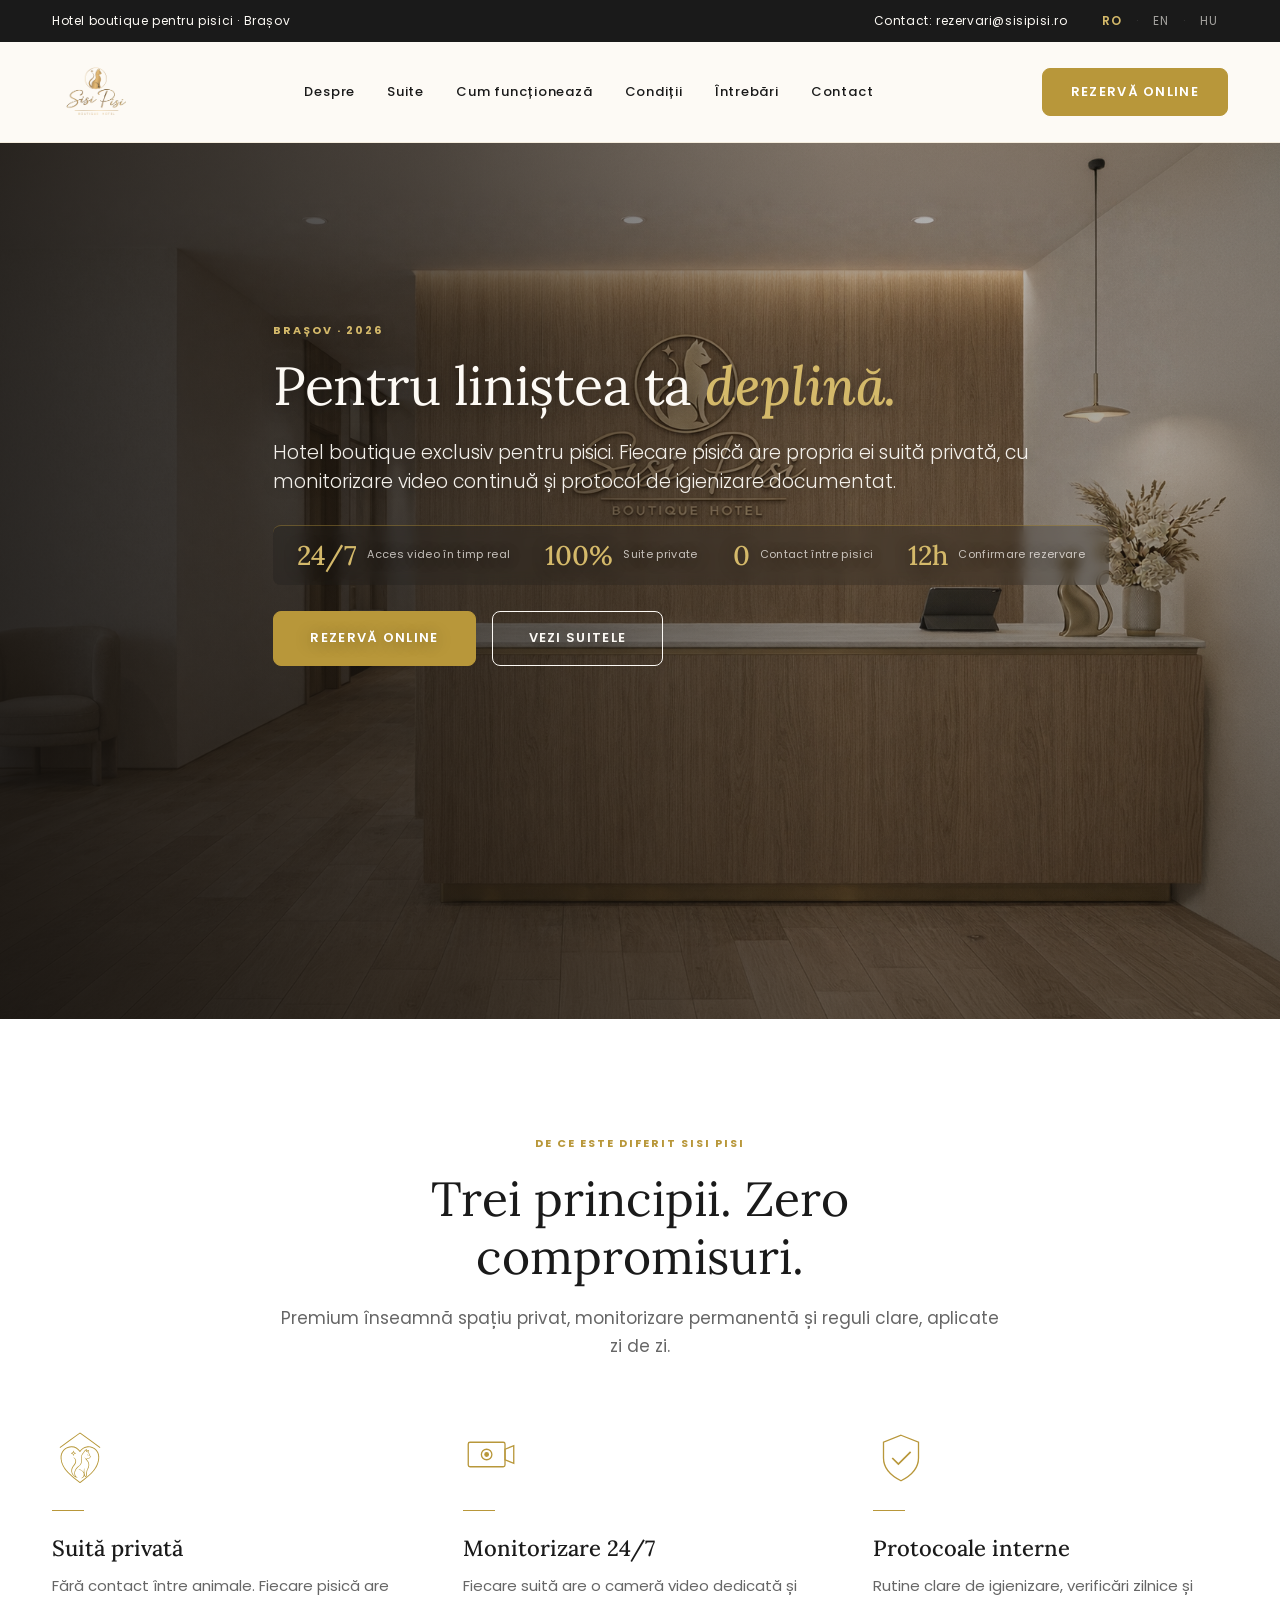
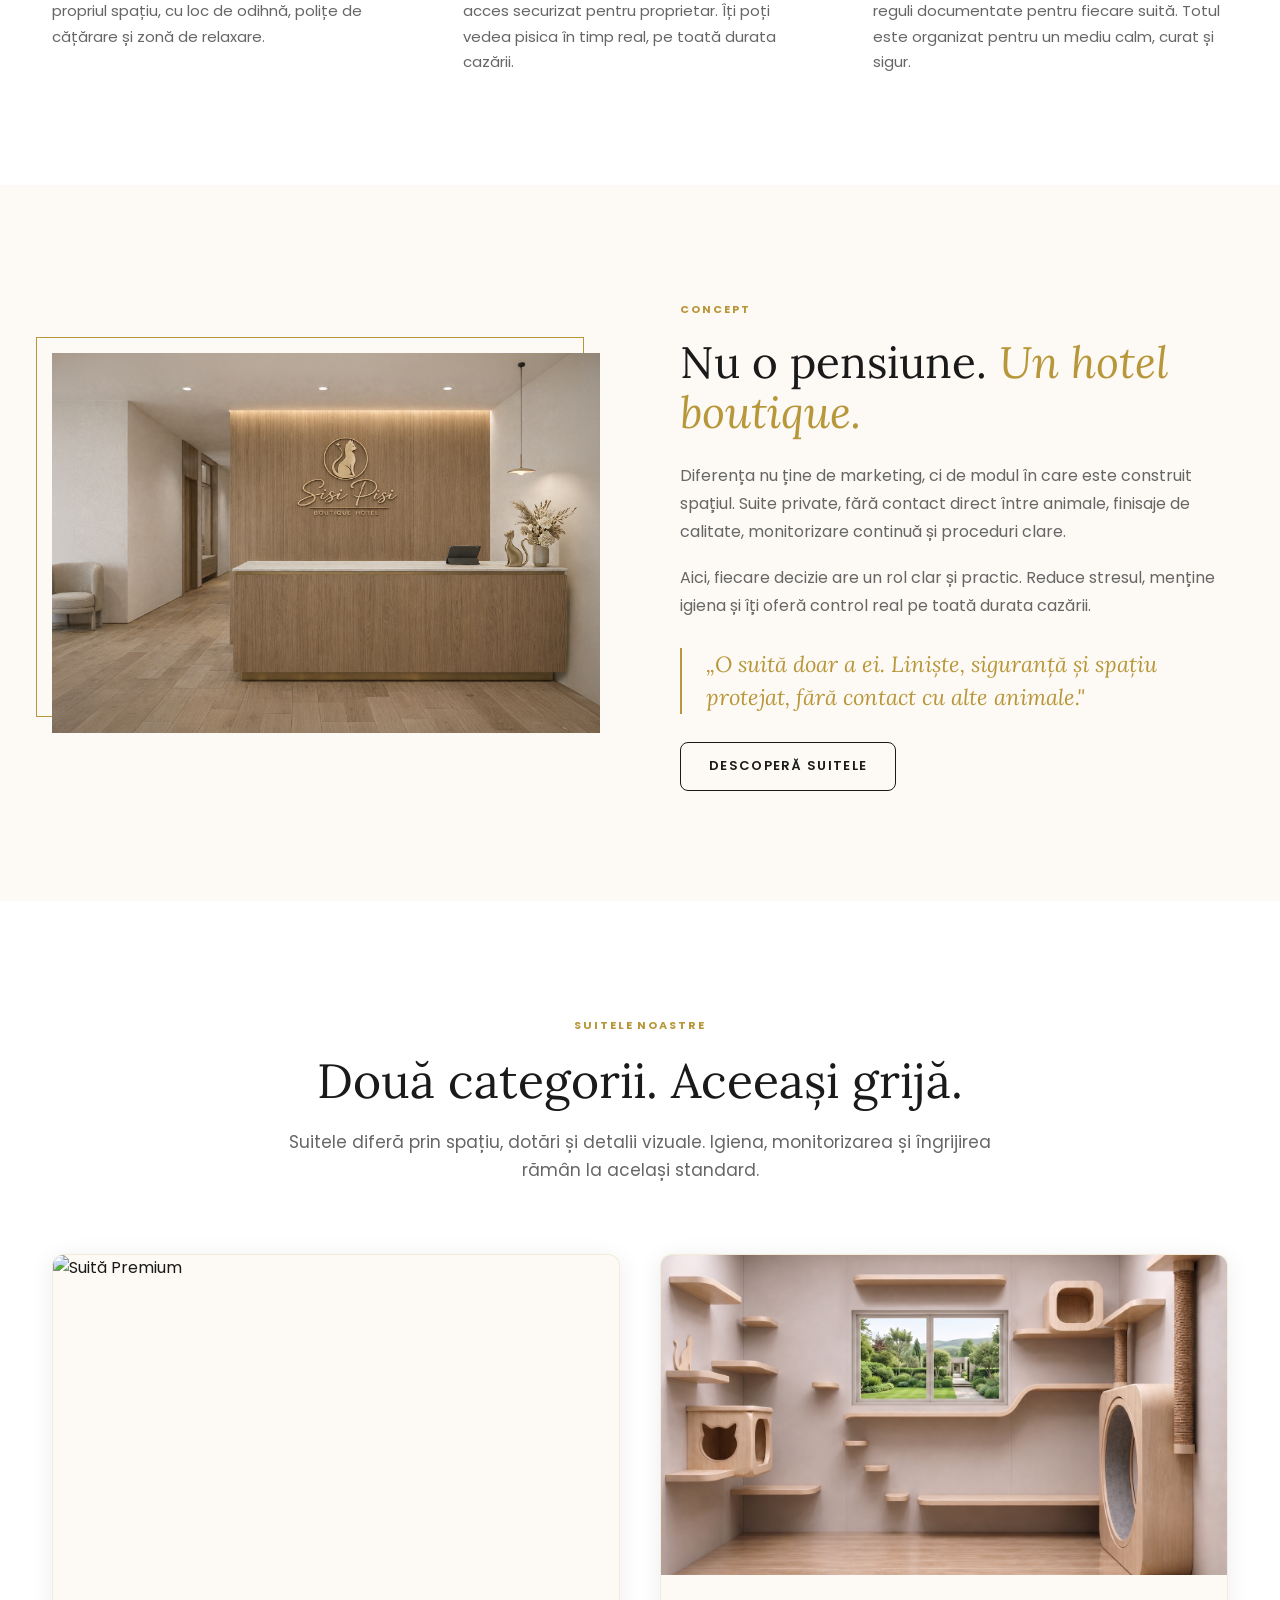
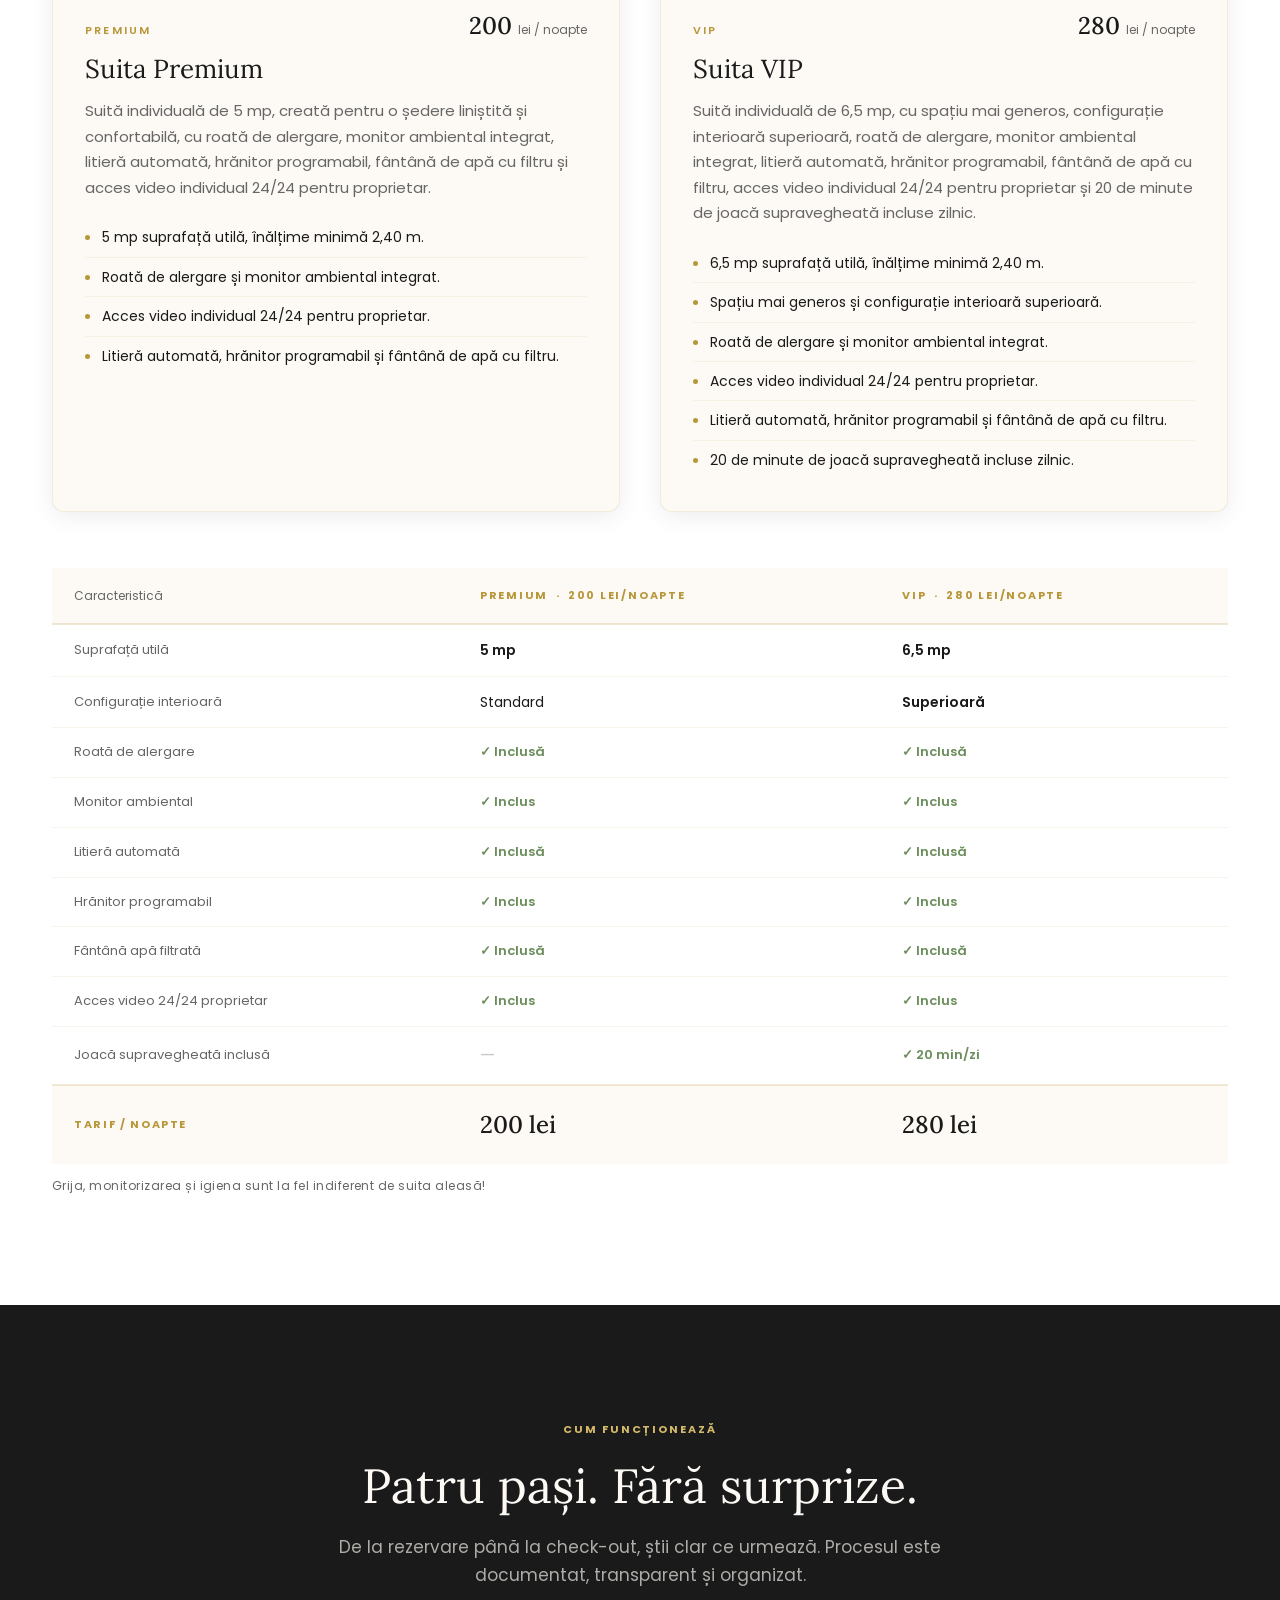
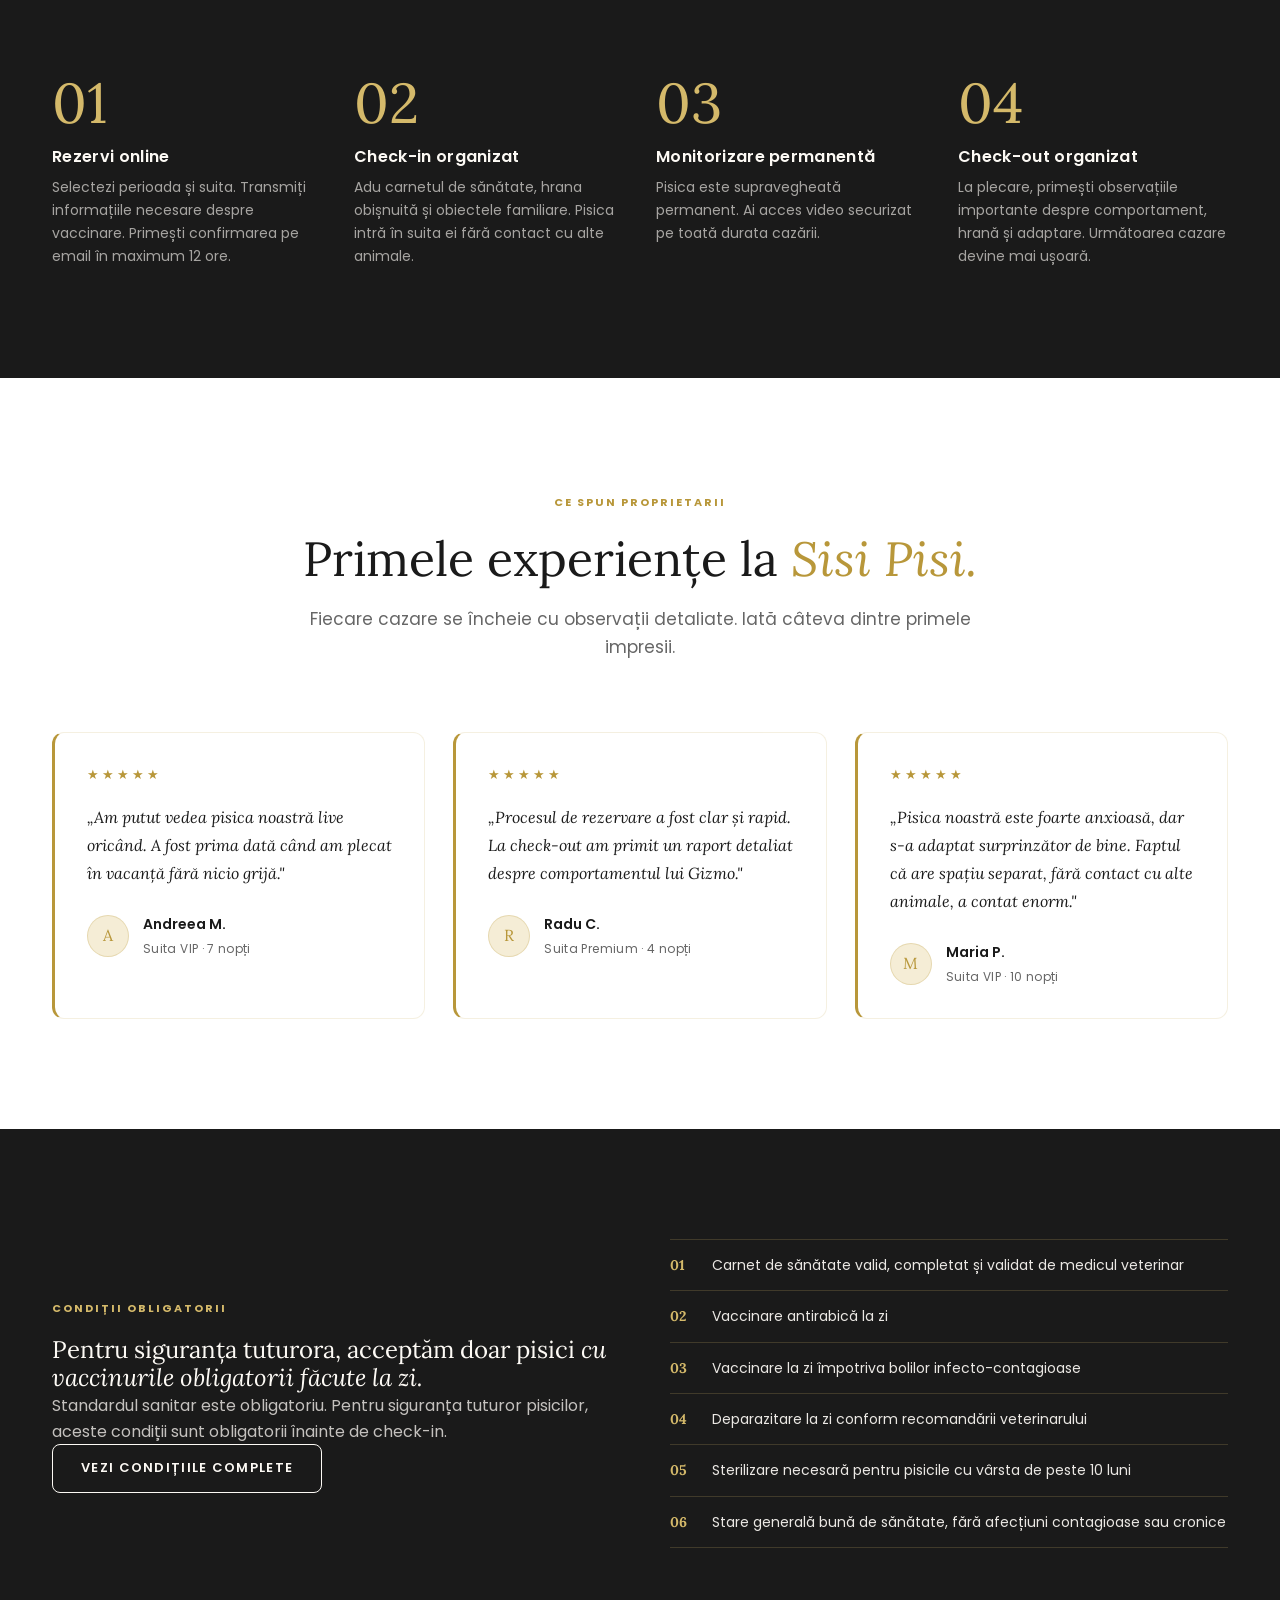
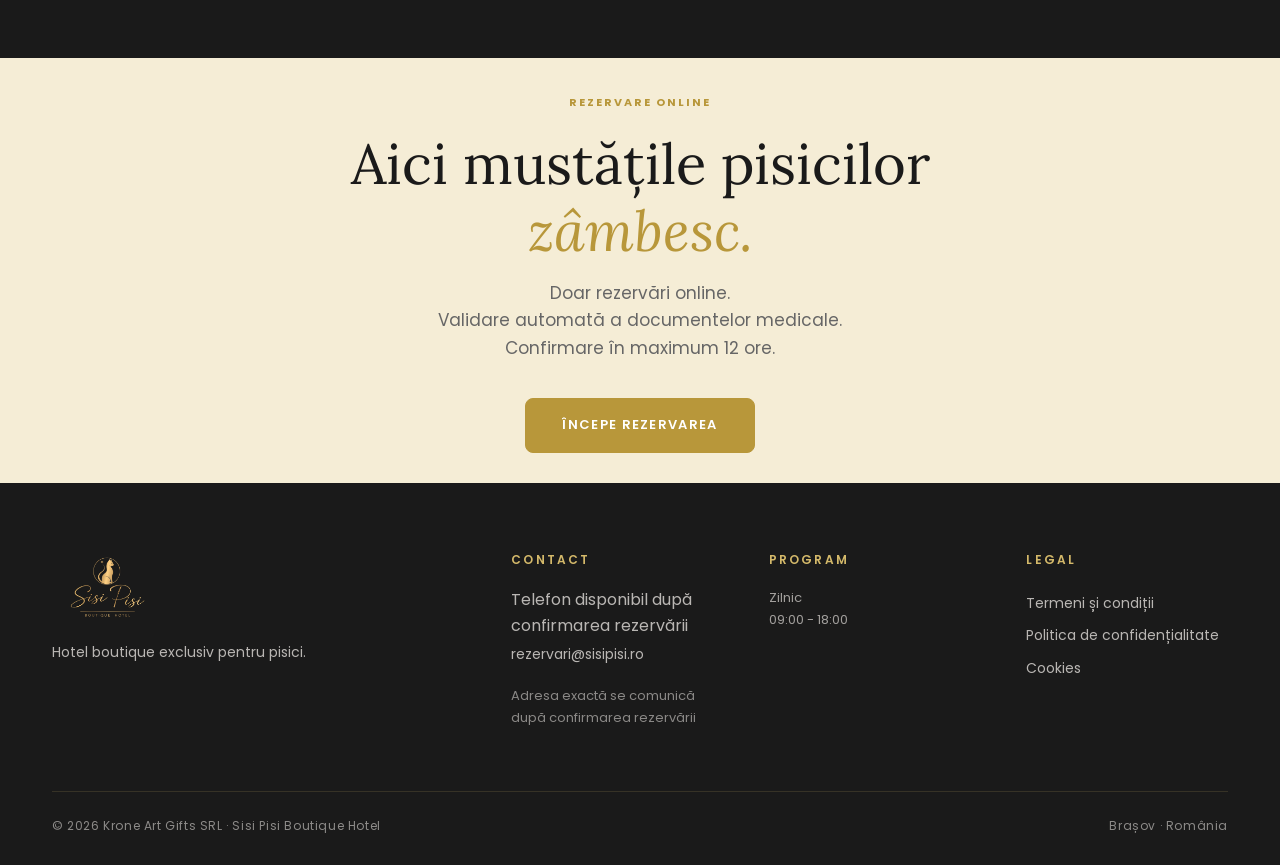
==== commit 068c7a82: "Update site copy and hero layout" ====
--- a/index.html
+++ b/index.html
@@ -49,31 +49,31 @@
     <div class="hero-content reveal">
       <div class="eyebrow eyebrow-light" data-i18n="hero.eyebrow">Brașov · 2026</div>
       <h1>
-        <span data-i18n="hero.title.line1">Pentru liniștea ta</span><br>
+        <span data-i18n="hero.title.line1">Pentru liniștea ta</span>
         <em data-i18n="hero.title.line2">deplină.</em>
       </h1>
       <p class="lead" data-i18n="hero.lead">Hotel boutique exclusiv pentru pisici. Fiecare pisică are propria ei suită privată, cu monitorizare video continuă și protocol de igienizare documentat.</p>
+      <div class="trust-bar">
+        <div class="trust-item">
+          <div class="trust-num">24/7</div>
+          <div class="trust-label" data-i18n="hero.trust.video">Acces video în timp real</div>
+        </div>
+        <div class="trust-item">
+          <div class="trust-num">100%</div>
+          <div class="trust-label" data-i18n="hero.trust.suites">Suite private</div>
+        </div>
+        <div class="trust-item">
+          <div class="trust-num">0</div>
+          <div class="trust-label" data-i18n="hero.trust.contact">Contact între pisici</div>
+        </div>
+        <div class="trust-item">
+          <div class="trust-num">12h</div>
+          <div class="trust-label" data-i18n="hero.trust.confirm">Confirmare rezervare</div>
+        </div>
+      </div>
       <div class="hero-actions">
         <a href="rezervare.html" class="btn-primary btn-large" data-i18n="hero.cta.book">Rezervă online</a>
         <a href="suite.html" class="btn-outline btn-large" data-i18n="hero.cta.tour">Vezi suitele</a>
-      </div>
-      <div class="trust-bar">
-        <div class="trust-item">
-          <div class="trust-num">24/7</div>
-          <div class="trust-label">Acces video<br>în timp real</div>
-        </div>
-        <div class="trust-item">
-          <div class="trust-num">12h</div>
-          <div class="trust-label">Confirmare<br>rezervare</div>
-        </div>
-        <div class="trust-item">
-          <div class="trust-num">0</div>
-          <div class="trust-label">Contact între<br>animale</div>
-        </div>
-        <div class="trust-item">
-          <div class="trust-num">100%</div>
-          <div class="trust-label">Suite<br>private</div>
-        </div>
       </div>
     </div>
   </div>
@@ -194,7 +194,7 @@
           <tr class="cmp-price"><td>Tarif / noapte</td><td>200 lei</td><td>280 lei</td></tr>
         </tbody>
       </table>
-      <p class="suite-comparison-note">Igiena, monitorizarea și îngrijirea sunt identice în ambele tipuri de suită.</p>
+      <p class="suite-comparison-note">Grija, monitorizarea și igiena sunt la fel indiferent de suita aleasă!</p>
     </div>
   </div>
 </section>
@@ -265,7 +265,7 @@
     <div class="req-banner-grid">
       <div class="reveal">
         <div class="eyebrow eyebrow-light" data-i18n="req.eyebrow">Condiții obligatorii</div>
-        <h2 style="color: var(--cream);"><span data-i18n="req.title.1">Acceptăm doar pisici</span> <em data-i18n="req.title.2">cu vaccinurile obligatorii la zi.</em></h2>
+        <h2 style="color: var(--cream);"><span data-i18n="req.title.1">Pentru siguranța tuturora, acceptăm doar pisici</span> <em data-i18n="req.title.2">cu vaccinurile obligatorii făcute la zi.</em></h2>
         <p style="color: rgba(253, 250, 245, 0.75);" data-i18n="req.p1">Standardul sanitar este obligatoriu. Pentru siguranța tuturor pisicilor, aceste condiții sunt obligatorii înainte de check-in.</p>
         <a href="conditii.html" class="btn-outline" data-i18n="req.cta">VEZI CONDIȚIILE COMPLETE</a>
       </div>
@@ -326,4 +326,3 @@
 <script src="assets/main.js"></script>
 </body>
 </html>
-                                                                                                           
--- a/assets/styles.css
+++ b/assets/styles.css
@@ -68,16 +68,16 @@
   background: var(--gold);
   color: var(--white);
   padding: 13px 28px;
-  font-family: 'Poppins';
+  font-family: 'Poppins', sans-serif;
   font-size: 13px;
   font-weight: 600;
   letter-spacing: 0.1em;
   text-transform: uppercase;
   text-decoration: none;
   border: 1px solid var(--gold);
+  border-radius: 8px;
   cursor: pointer;
   transition: all 0.25s;
-  font-family: 'Poppins', sans-serif;
 }
 .btn-primary:hover { background: var(--charcoal); border-color: var(--charcoal); color: var(--white); }
 .btn-primary:disabled { background: var(--gray); border-color: var(--gray); cursor: not-allowed; opacity: 0.6; }
@@ -94,6 +94,7 @@
   text-transform: uppercase;
   text-decoration: none;
   border: 1px solid var(--charcoal);
+  border-radius: 8px;
   cursor: pointer;
   transition: all 0.25s;
 }
@@ -111,6 +112,7 @@
   text-transform: uppercase;
   text-decoration: none;
   border: 1px solid var(--cream);
+  border-radius: 8px;
   cursor: pointer;
   transition: all 0.25s;
 }
@@ -367,12 +369,14 @@
   background: var(--cream);
   overflow: hidden;
   border: 1px solid rgba(184, 151, 58, 0.15);
+  border-radius: 12px;
+  box-shadow: 0 4px 24px rgba(0,0,0,0.08);
   transition: transform 0.4s, box-shadow 0.4s;
   position: relative;
 }
 .suite-card:hover {
   transform: translateY(-4px);
-  box-shadow: 0 30px 60px -20px rgba(26,26,26,0.18);
+  box-shadow: 0 24px 56px -16px rgba(26,26,26,0.18);
 }
 .suite-card img { width: 100%; height: 320px; object-fit: cover; display: block; }
 .suite-card .body { padding: 32px; }
@@ -446,6 +450,34 @@
 }
 .step p { color: var(--gray); font-size: 14px; line-height: 1.65; }
 
+/* Secțiunea Cum funcționează: fundal charcoal, text alb, iconițe aurii */
+.bg-cream:has(.steps) {
+  background: var(--charcoal);
+}
+.bg-cream:has(.steps) .eyebrow {
+  color: var(--gold-medium);
+}
+.bg-cream:has(.steps) .section-head h2 {
+  color: var(--cream);
+}
+.bg-cream:has(.steps) .section-head p {
+  color: rgba(253, 250, 245, 0.65);
+}
+.bg-cream:has(.steps) .step .num {
+  color: var(--gold-medium);
+  opacity: 1;
+}
+.bg-cream:has(.steps) .step h4 {
+  color: var(--cream);
+}
+.bg-cream:has(.steps) .step p {
+  color: rgba(253, 250, 245, 0.62);
+}
+.bg-cream:has(.steps) .pillar-icon,
+.bg-cream:has(.steps) .pillar-icon svg {
+  color: var(--gold);
+}
+
 /* ===== Requirements list ===== */
 .req-banner-grid { display: grid; grid-template-columns: 1fr 1fr; gap: 60px; align-items: center; }
 .req-banner h2 { font-size: clamp(30px, 3.5vw, 42px); color: var(--cream); margin-bottom: 18px; line-height: 1.2; }
@@ -633,9 +665,10 @@
   font-family: 'Poppins', sans-serif;
   font-size: 14px;
   background: var(--cream);
-  border: 1px solid rgba(184, 151, 58, 0.25);
-  color: var(--charcoal);
-  transition: border-color 0.2s, background 0.2s;
+  border: 1.5px solid var(--gold-pale);
+  border-radius: 8px;
+  color: var(--charcoal);
+  transition: border-color 0.2s, background 0.2s, box-shadow 0.2s;
 }
 .form-field input:focus,
 .form-field select:focus,
@@ -643,6 +676,7 @@
   outline: none;
   border-color: var(--gold);
   background: var(--white);
+  box-shadow: 0 0 0 3px rgba(184,151,58,0.12);
 }
 .form-field input.error,
 .form-field select.error,
@@ -932,8 +966,12 @@
   gap: 36px;
   flex-wrap: wrap;
   margin-top: 48px;
-  padding-top: 32px;
-  border-top: 1px solid rgba(253, 250, 245, 0.18);
+  padding: 24px 28px;
+  background: rgba(26, 26, 26, 0.32);
+  border-top: 1px solid rgba(184, 151, 58, 0.4);
+  border-radius: 8px;
+  backdrop-filter: blur(6px);
+  -webkit-backdrop-filter: blur(6px);
 }
 .trust-item {
   display: flex;
@@ -955,6 +993,153 @@
   letter-spacing: 0.03em;
 }
 
+/* ===== Hero visual balance ===== */
+.hero {
+  align-items: flex-end;
+  background-position: center center;
+}
+.hero::before {
+  background:
+    linear-gradient(90deg, rgba(18, 15, 12, 0.82) 0%, rgba(18, 15, 12, 0.58) 34%, rgba(18, 15, 12, 0.18) 66%, rgba(18, 15, 12, 0.08) 100%),
+    linear-gradient(180deg, rgba(18, 15, 12, 0.18) 0%, rgba(18, 15, 12, 0.42) 100%);
+}
+.hero .container {
+  padding-top: clamp(54px, 7vh, 92px);
+  padding-bottom: clamp(206px, 27vh, 300px);
+}
+.hero-content {
+  width: min(860px, 100%);
+  max-width: 860px;
+  margin-left: clamp(0px, 4vw, 72px);
+  text-shadow: 0 2px 16px rgba(0, 0, 0, 0.34);
+}
+.hero h1 {
+  max-width: 860px;
+  font-size: clamp(42px, 4.2vw, 62px);
+  white-space: nowrap;
+}
+.hero .lead {
+  max-width: 780px;
+  margin-bottom: 24px;
+}
+.trust-bar {
+  width: 100%;
+  max-width: 860px;
+  justify-content: space-between;
+  gap: 18px;
+  flex-wrap: nowrap;
+  margin-top: 28px;
+  padding: 16px 24px;
+  background: rgba(26, 26, 26, 0.24);
+}
+.hero-actions {
+  margin-top: 26px;
+}
+.trust-item {
+  flex: 0 0 auto;
+  gap: 10px;
+}
+.trust-num {
+  min-width: auto;
+  font-size: 27px;
+}
+.trust-label {
+  font-size: 11px;
+  white-space: nowrap;
+}
+
+@media (max-width: 900px) {
+  .hero {
+    align-items: center;
+    background-position: 54% center;
+  }
+  .hero::before {
+    background: linear-gradient(180deg, rgba(18, 15, 12, 0.74) 0%, rgba(18, 15, 12, 0.56) 56%, rgba(18, 15, 12, 0.38) 100%);
+  }
+  .hero .container {
+    padding-top: 92px;
+    padding-bottom: 76px;
+  }
+  .hero-content {
+    margin-left: 0;
+    max-width: 620px;
+  }
+  .hero h1 {
+    white-space: normal;
+  }
+  .trust-bar {
+    flex-wrap: wrap;
+  }
+}
+
+@media (max-width: 700px) {
+  .hero {
+    align-items: flex-end;
+    min-height: calc(100vh - 92px);
+    background-position: 50% center;
+  }
+  .hero .container {
+    padding-top: 210px;
+    padding-bottom: 42px;
+  }
+  .hero-content {
+    width: 100%;
+    max-width: none;
+  }
+  .hero h1 {
+    font-size: clamp(34px, 10vw, 44px);
+    white-space: normal;
+  }
+  .hero .lead {
+    max-width: 100%;
+    font-size: 15px;
+    line-height: 1.45;
+  }
+  .trust-bar {
+    display: grid;
+    grid-template-columns: 1fr 1fr;
+    width: 100%;
+    max-width: none;
+    gap: 12px 16px;
+    padding: 14px 16px;
+  }
+  .trust-item {
+    min-width: 0;
+    gap: 8px;
+  }
+  .trust-num {
+    font-size: 24px;
+  }
+  .trust-label {
+    font-size: 10px;
+    line-height: 1.3;
+    white-space: normal;
+  }
+  .hero-actions {
+    display: grid;
+    grid-template-columns: 1fr 1fr;
+    width: 100%;
+    gap: 12px;
+  }
+  .hero-actions .btn-large {
+    width: 100%;
+    padding: 14px 12px;
+    text-align: center;
+  }
+}
+
+@media (max-width: 430px) {
+  .hero .container {
+    padding-top: 190px;
+  }
+  .hero h1 {
+    font-size: 34px;
+  }
+  .hero-actions {
+    grid-template-columns: 1fr;
+  }
+}
+
 /* ===== Testimoniale ===== */
 .testimonials-grid {
   display: grid;
@@ -965,6 +1150,8 @@
   background: var(--white);
   padding: 32px;
   border: 1px solid rgba(184, 151, 58, 0.15);
+  border-left: 3px solid var(--gold);
+  border-radius: 12px;
   transition: transform 0.35s, box-shadow 0.35s;
 }
 .testimonial-card:hover {
@@ -1109,5 +1296,217 @@
 .option-card input { margin-top: 3px; accent-color: var(--gold); }
 .option-card span { font-size: 14px; line-height: 1.5; }
 .option-card strong { font-family: 'Lora', serif; color: var(--gold); white-space: nowrap; font-size: 16px; }
+.option-hint { display: block; font-size: 12px; color: var(--gray); line-height: 1.5; margin: -8px 0 8px; padding: 6px 12px; background: rgba(184,151,58,0.06); border-left: 2px solid var(--gold-pale); }
 a:focus-visible, button:focus-visible, input:focus-visible, select:focus-visible, textarea:focus-visible { outline: 2px solid var(--gold); outline-offset: 3px; }
 @media (max-width: 700px) { .option-grid { grid-template-columns: 1fr; } .option-card { grid-template-columns: 22px 1fr; } .option-card strong { grid-column: 2; } }
+
+/* === MODUL AVANS REZERVARE === */
+.sumar-rezervare { background: var(--charcoal); color: #fff; padding: 20px 24px; border-radius: 8px; margin: 28px 0 0; }
+.sumar-rezervare .sumar-label { font-size: 12px; opacity: 0.65; text-transform: uppercase; letter-spacing: 0.06em; }
+.sumar-rezervare .sumar-ref { font-family: 'Courier New', monospace; font-size: 1.05rem; letter-spacing: 0.04em; color: var(--gold); }
+.sumar-rezervare .sumar-total-val { font-size: 1.35rem; color: var(--gold); font-family: 'Lora', serif; }
+.bloc-avans { background: var(--cream); border-left: 3px solid var(--gold); padding: 24px; margin: 20px 0 28px; border-radius: 0 8px 8px 0; }
+.bloc-avans h3 { margin-top: 0; color: var(--charcoal); font-size: 1.1rem; font-family: 'Lora', serif; }
+.text-avans { font-size: 1.02rem; line-height: 1.65; margin-bottom: 20px; }
+.text-avans strong { color: var(--charcoal); }
+.date-bancare { background: #fff; border: 1px solid rgba(184,151,58,0.25); padding: 16px 20px; margin: 20px 0; border-radius: 6px; }
+.date-bancare p { margin: 7px 0; font-size: 0.93rem; line-height: 1.5; }
+.date-bancare strong { display: inline-block; min-width: 150px; font-weight: 600; }
+.date-bancare .ref-highlight { font-family: 'Courier New', monospace; font-weight: 700; color: var(--charcoal); background: var(--gold-pale); padding: 1px 6px; border-radius: 3px; }
+.avertizare-sezon-varf { background: #FFF8E1; border: 1px solid var(--gold); padding: 14px 18px; margin: 16px 0; border-radius: 6px; font-size: 0.95rem; line-height: 1.6; }
+.diferenta-info { margin-top: 16px; font-size: 0.95rem; line-height: 1.6; }
+.instructiuni-transfer { margin-top: 20px; padding-top: 20px; border-top: 1px solid rgba(184,151,58,0.2); font-size: 0.93rem; line-height: 1.65; }
+.instructiuni-transfer a { color: var(--gold); font-weight: 500; text-decoration: none; }
+.instructiuni-transfer a:hover { text-decoration: underline; }
+
+/* =========================================================
+   AUTOCOMPLETE + TAG INPUT WIDGETS v1.5
+   ========================================================= */
+
+/* ----- highlight mark (comun combobox + tag dropdown) ----- */
+.ac-mark {
+  background: rgba(184, 151, 58, 0.22);
+  color: var(--charcoal);
+  border-radius: 2px;
+  font-style: normal;
+  font-weight: 700;
+  padding: 0 1px;
+}
+
+/* ---- Breed combobox ---- */
+.ac-wrap {
+  position: relative;
+}
+
+.ac-dropdown {
+  display: none;
+  position: absolute;
+  top: calc(100% - 2px);
+  left: 0;
+  right: 0;
+  background: var(--white);
+  border: 1.5px solid var(--gold);
+  border-top: none;
+  border-radius: 0 0 8px 8px;
+  max-height: 240px;
+  overflow-y: auto;
+  list-style: none;
+  z-index: 400;
+  box-shadow: 0 10px 28px -6px rgba(0,0,0,0.14);
+  padding: 4px 0;
+}
+.ac-dropdown.open { display: block; }
+
+.ac-dropdown li {
+  padding: 10px 16px;
+  font-size: 14px;
+  font-family: 'Poppins', sans-serif;
+  color: var(--charcoal);
+  cursor: pointer;
+  transition: background 0.12s;
+}
+.ac-dropdown li:hover,
+.ac-dropdown li.active { background: var(--gold-pale); }
+
+/* ---- Tag input wrapper ---- */
+.tag-input-wrap {
+  position: relative;
+}
+
+.tag-input-tags {
+  display: flex;
+  flex-wrap: wrap;
+  gap: 6px;
+  padding: 7px 10px;
+  border: 1.5px solid var(--gold-pale);
+  border-radius: 8px;
+  background: var(--cream);
+  min-height: 48px;
+  align-items: center;
+  cursor: text;
+  transition: border-color 0.2s, box-shadow 0.2s, background 0.2s;
+}
+.tag-input-tags:focus-within {
+  border-color: var(--gold);
+  background: var(--white);
+  box-shadow: 0 0 0 3px rgba(184, 151, 58, 0.12);
+}
+
+/* ---- Tag chips ---- */
+.tag-chip {
+  display: inline-flex;
+  align-items: center;
+  gap: 4px;
+  background: var(--gold-pale);
+  border: 1px solid rgba(184, 151, 58, 0.35);
+  border-radius: 6px;
+  padding: 4px 6px 4px 10px;
+  font-size: 12px;
+  font-family: 'Poppins', sans-serif;
+  font-weight: 500;
+  color: var(--charcoal);
+  line-height: 1.3;
+  max-width: 220px;
+  animation: chipIn 0.14s ease;
+}
+@keyframes chipIn {
+  from { transform: scale(0.85); opacity: 0; }
+  to   { transform: scale(1);    opacity: 1; }
+}
+.tag-chip > span {
+  overflow: hidden;
+  text-overflow: ellipsis;
+  white-space: nowrap;
+}
+.tag-remove {
+  display: flex;
+  align-items: center;
+  justify-content: center;
+  flex-shrink: 0;
+  width: 18px;
+  height: 18px;
+  background: none;
+  border: none;
+  border-radius: 4px;
+  padding: 0;
+  cursor: pointer;
+  color: rgba(184, 151, 58, 0.8);
+  font-size: 16px;
+  line-height: 1;
+  transition: color 0.14s, background 0.14s;
+}
+.tag-remove:hover {
+  color: var(--error);
+  background: rgba(181, 86, 43, 0.1);
+}
+
+/* ---- Text input inside tags area ---- */
+.form-field .tag-input-text {
+  flex: 1;
+  min-width: 110px;
+  width: auto;
+  padding: 4px 6px;
+  background: transparent;
+  border: none;
+  border-radius: 0;
+  font-size: 14px;
+  color: var(--charcoal);
+  box-shadow: none;
+}
+.form-field .tag-input-text:focus {
+  outline: none;
+  background: transparent;
+  border: none;
+  box-shadow: none;
+}
+.form-field .tag-input-text::placeholder { color: var(--gray); opacity: 0.7; }
+
+/* ---- Tag dropdown ---- */
+.tag-dropdown {
+  display: none;
+  position: absolute;
+  top: calc(100% - 2px);
+  left: 0;
+  right: 0;
+  background: var(--white);
+  border: 1.5px solid var(--gold);
+  border-top: none;
+  border-radius: 0 0 8px 8px;
+  max-height: 220px;
+  overflow-y: auto;
+  list-style: none;
+  z-index: 400;
+  box-shadow: 0 10px 28px -6px rgba(0,0,0,0.14);
+  padding: 4px 0;
+}
+.tag-dropdown.open { display: block; }
+
+.tag-dropdown li {
+  padding: 10px 16px;
+  font-size: 14px;
+  font-family: 'Poppins', sans-serif;
+  color: var(--charcoal);
+  cursor: pointer;
+  transition: background 0.12s;
+}
+.tag-dropdown li:hover,
+.tag-dropdown li.active { background: var(--gold-pale); }
+
+/* ---- Stare eroare pe tag input ---- */
+.form-field:has(input[type="hidden"].error) .tag-input-tags {
+  border-color: var(--error);
+  box-shadow: 0 0 0 3px rgba(181, 86, 43, 0.1);
+}
+
+/* ---- Scrollbar styling pentru dropdown-uri ---- */
+.ac-dropdown::-webkit-scrollbar,
+.tag-dropdown::-webkit-scrollbar { width: 6px; }
+.ac-dropdown::-webkit-scrollbar-track,
+.tag-dropdown::-webkit-scrollbar-track { background: transparent; }
+.ac-dropdown::-webkit-scrollbar-thumb,
+.tag-dropdown::-webkit-scrollbar-thumb {
+  background: rgba(184, 151, 58, 0.3);
+  border-radius: 3px;
+}
+.ac-dropdown::-webkit-scrollbar-thumb:hover,
+.tag-dropdown::-webkit-scrollbar-thumb:hover { background: rgba(184, 151, 58, 0.6); }
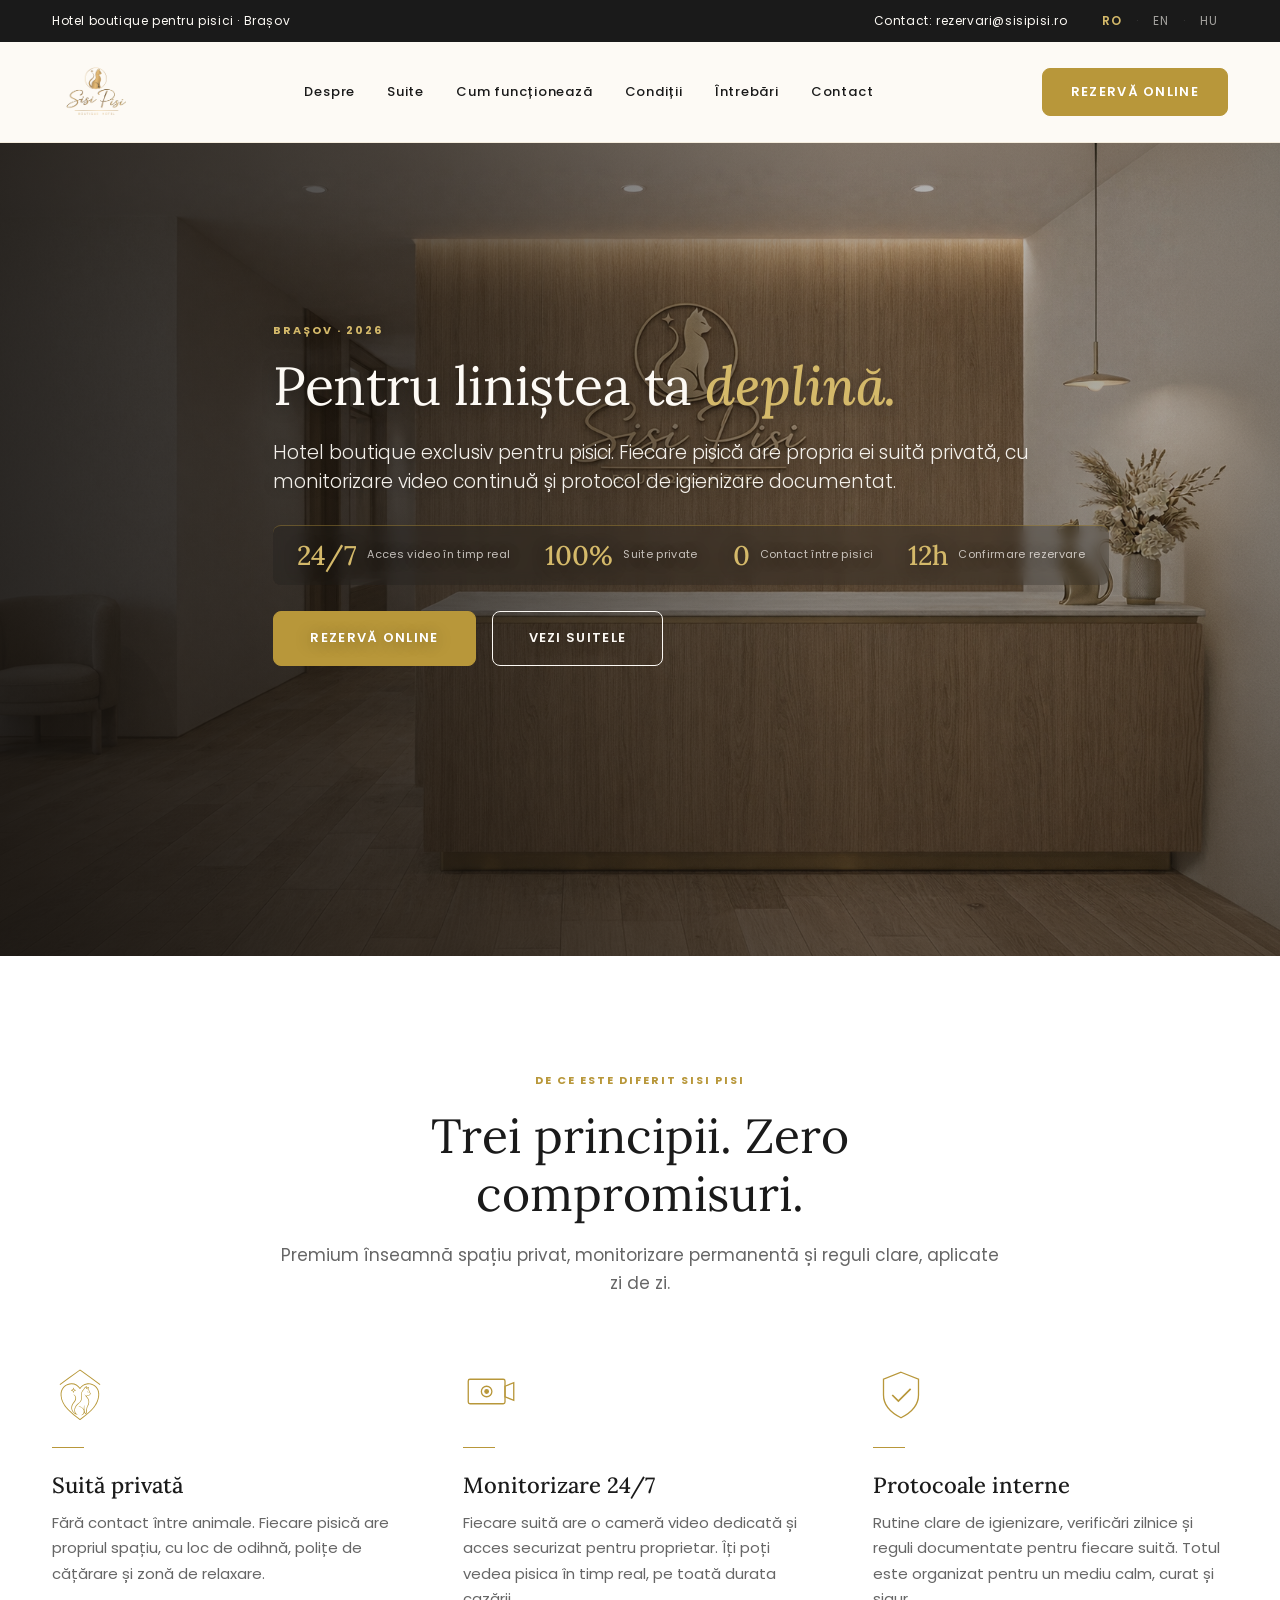
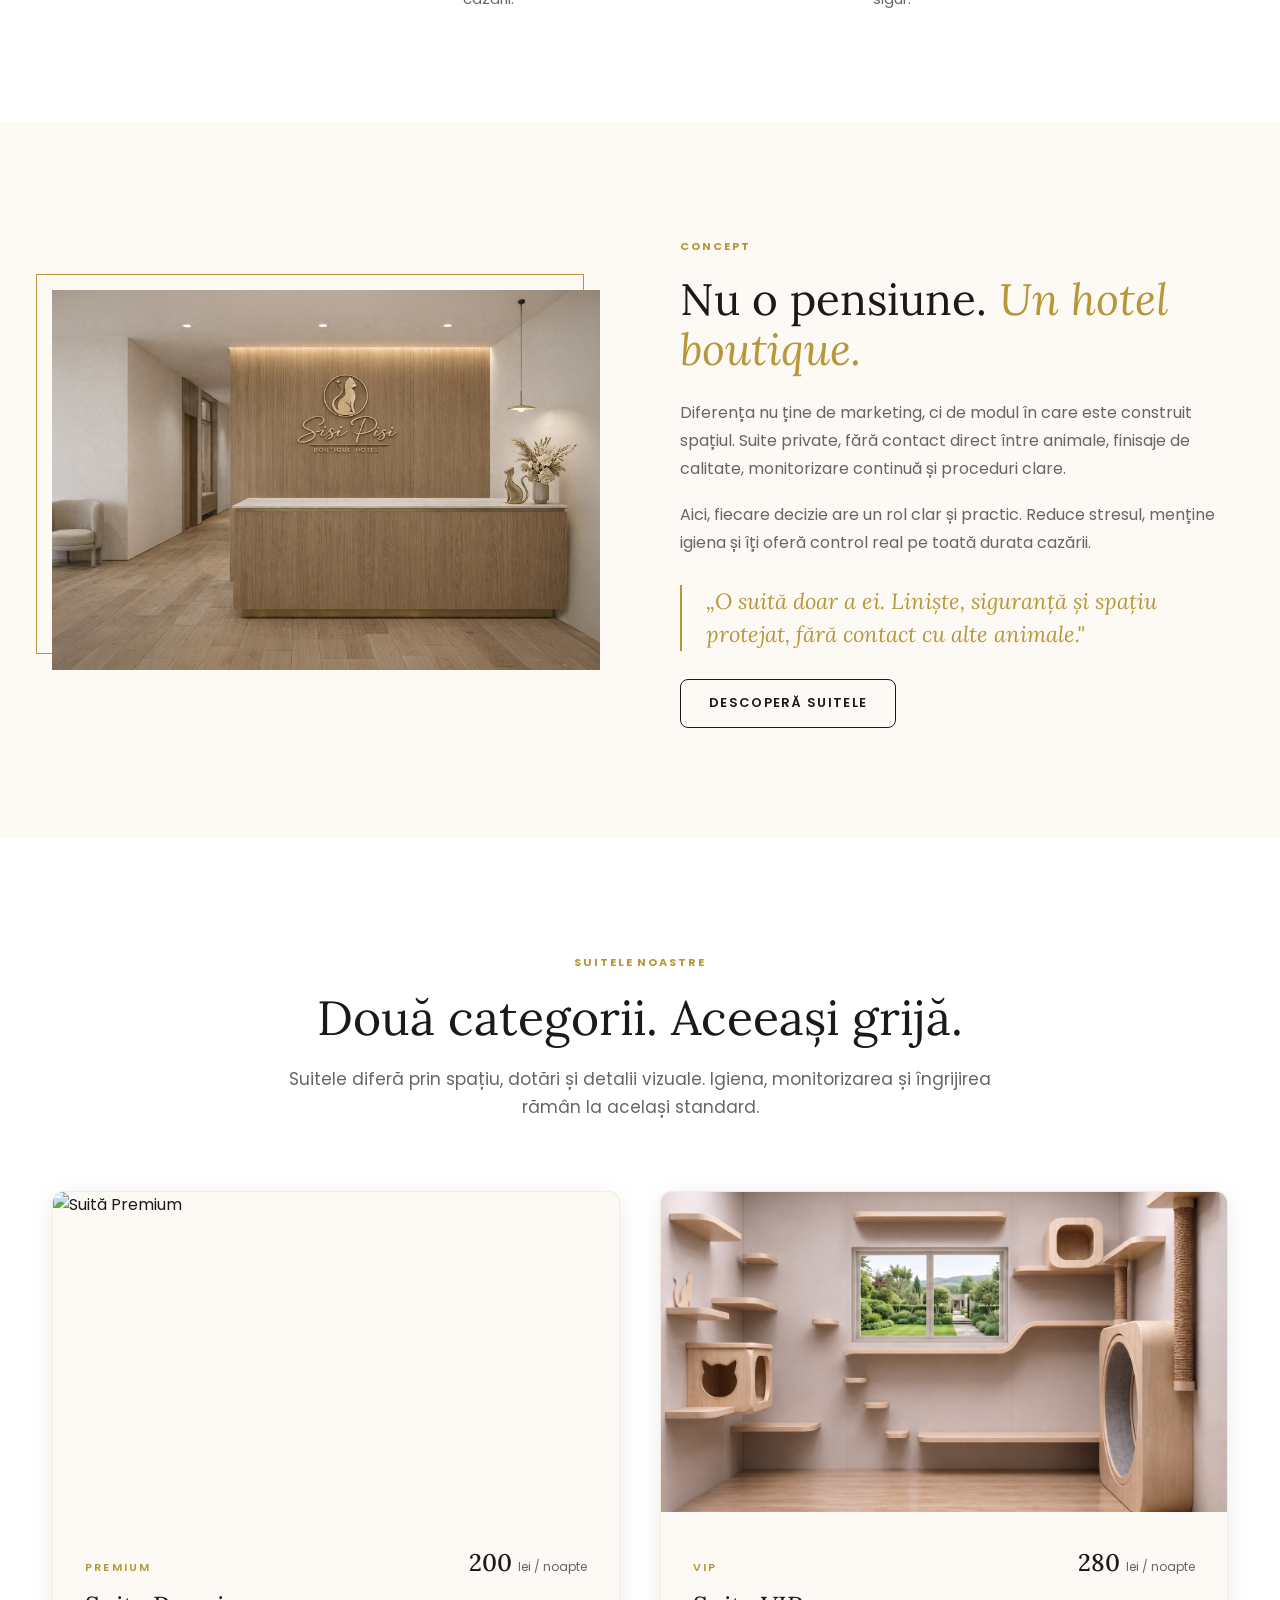
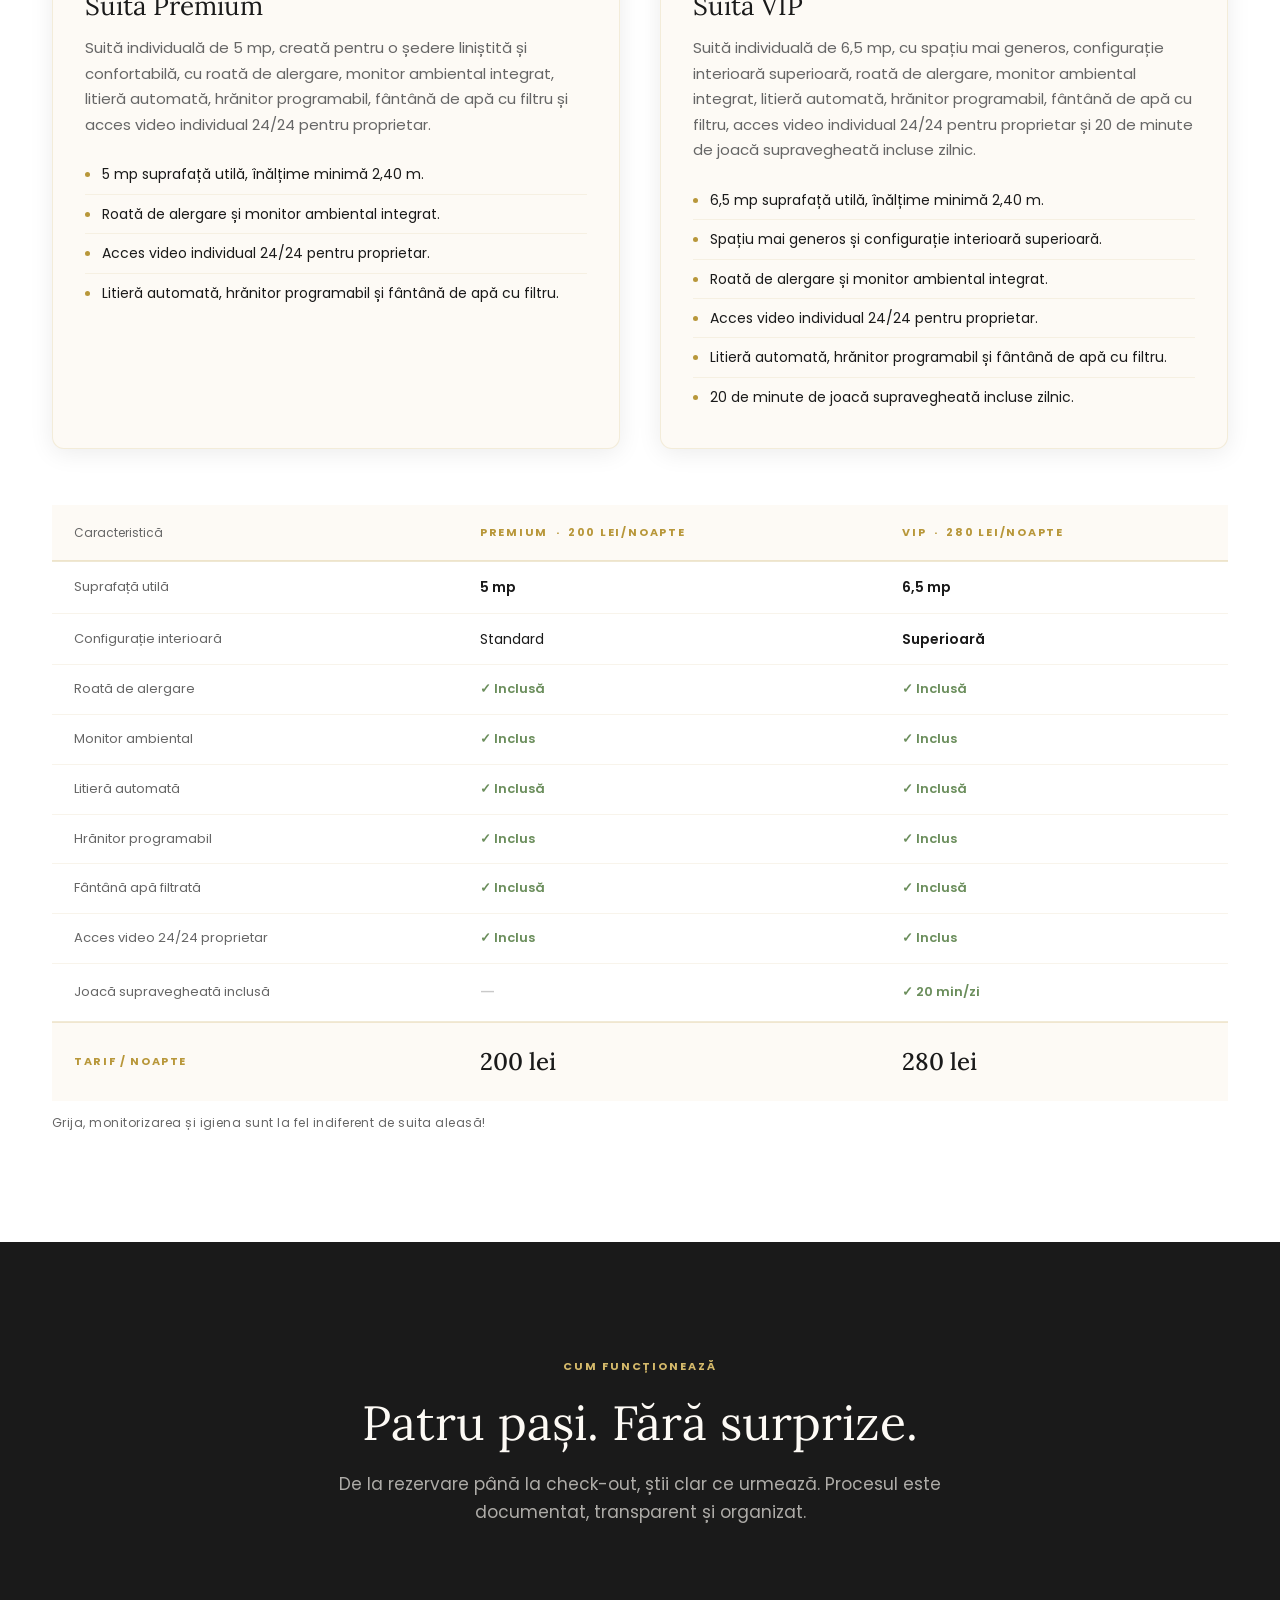
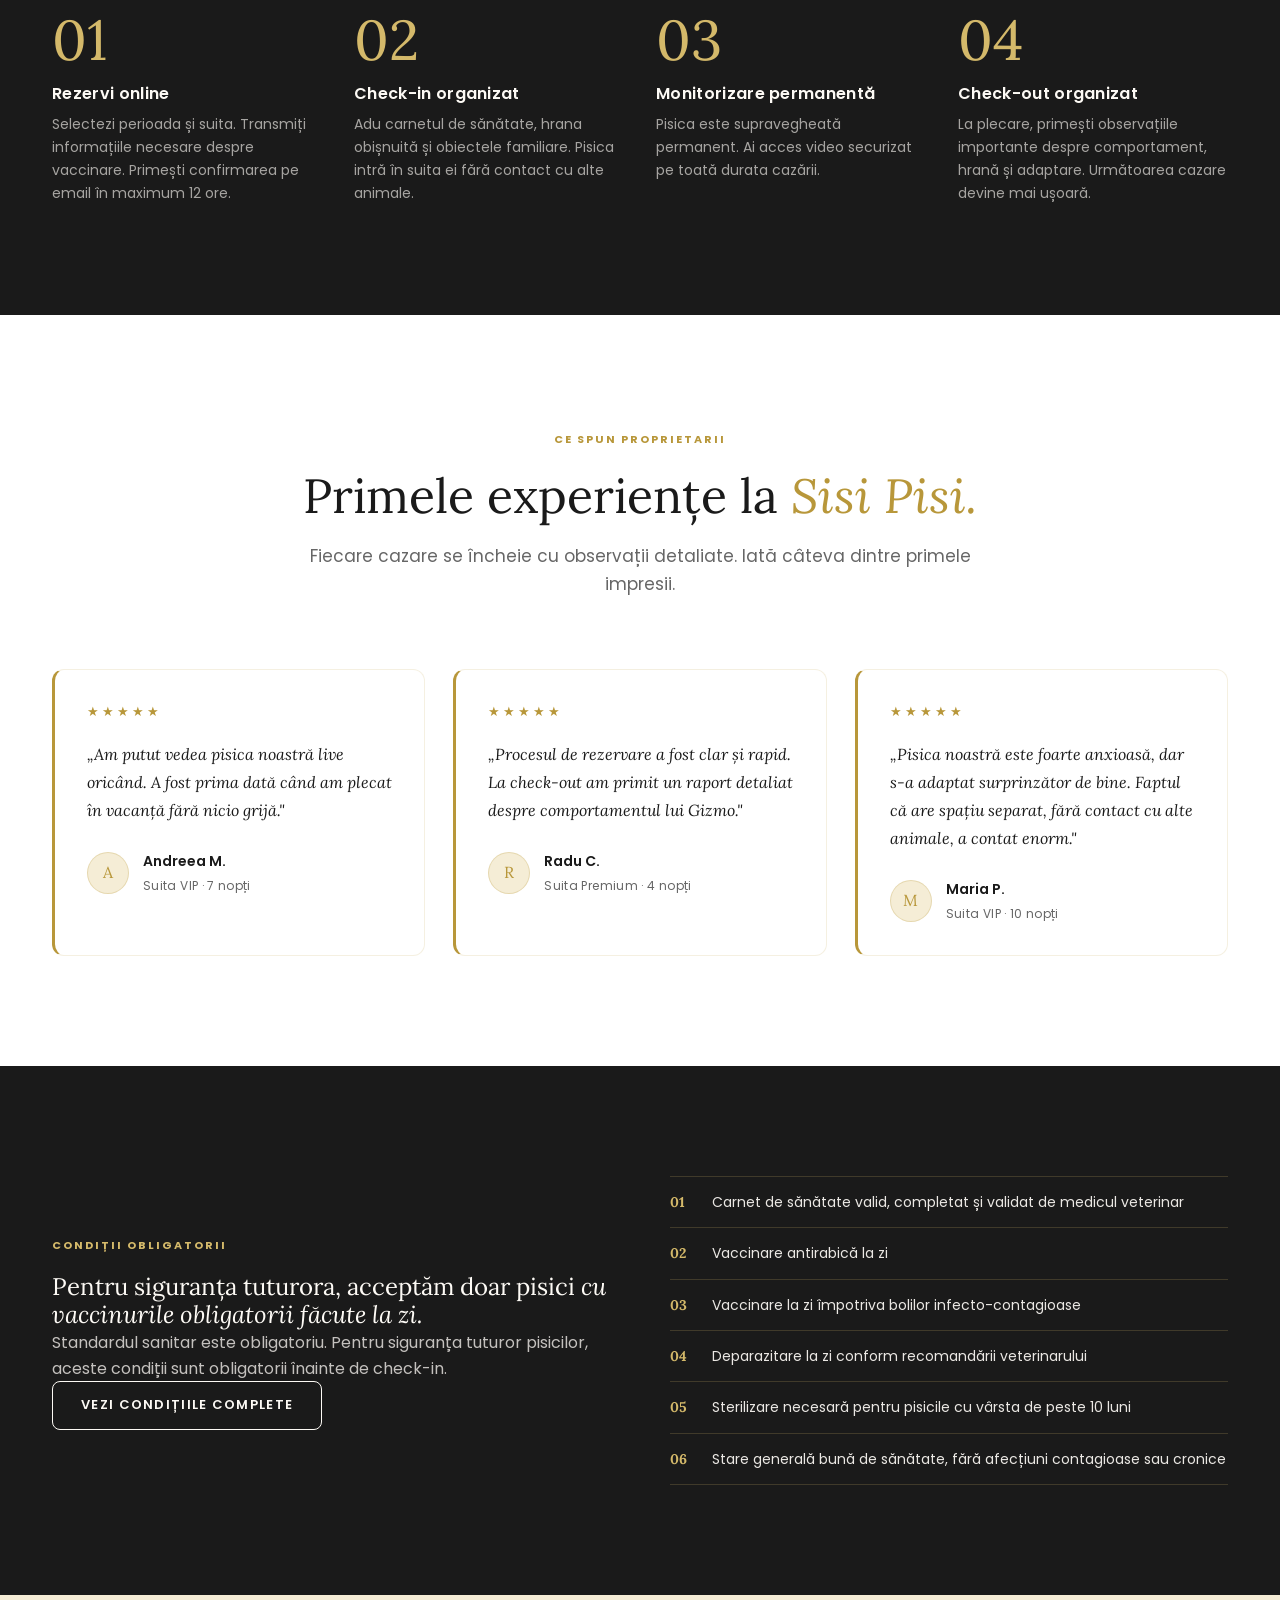
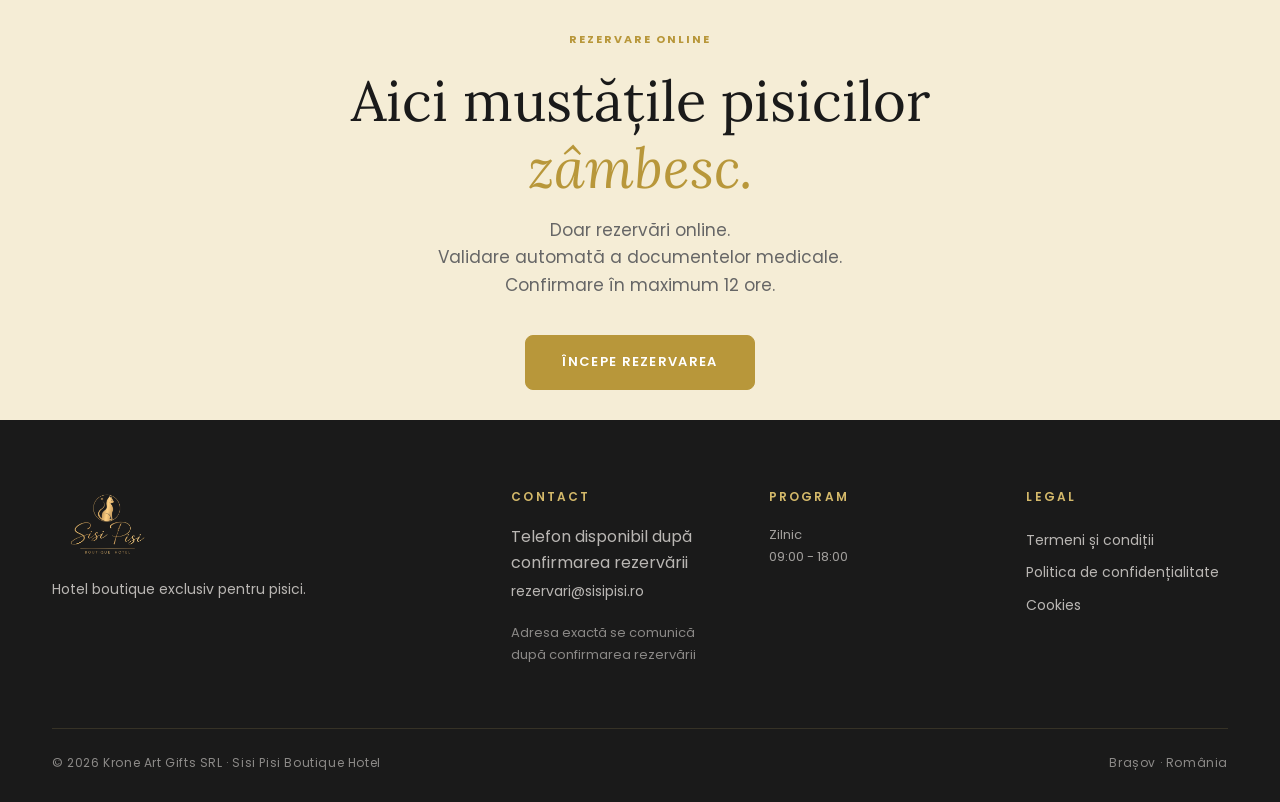
==== commit cee8f326: "Adaugă favicon cu logo-ul Sisi Pisi Iconița apare în tab-ul browserului, în bara de bookmark-uri și " ====
--- a/index.html
+++ b/index.html
@@ -9,6 +9,10 @@
 <link rel="preconnect" href="https://fonts.gstatic.com" crossorigin>
 <link href="https://fonts.googleapis.com/css2?family=Lora:ital,wght@0,400;0,500;0,600;1,400&family=Poppins:wght@300;400;500;600;700&display=swap" rel="stylesheet">
 <link rel="stylesheet" href="assets/styles.css">
+  <link rel="icon" href="/favicon.ico" sizes="any">
+  <link rel="icon" type="image/png" sizes="96x96" href="/favicon-96x96.png">
+  <link rel="icon" type="image/png" sizes="192x192" href="/favicon-192.png">
+  <link rel="apple-touch-icon" href="/apple-touch-icon.png">
 </head>
 <body>
 
--- a/assets/styles.css
+++ b/assets/styles.css
@@ -1005,7 +1005,7 @@
 }
 .hero .container {
   padding-top: clamp(54px, 7vh, 92px);
-  padding-bottom: clamp(206px, 27vh, 300px);
+  padding-bottom: clamp(126px, 20vh, 220px);
 }
 .hero-content {
   width: min(860px, 100%);
